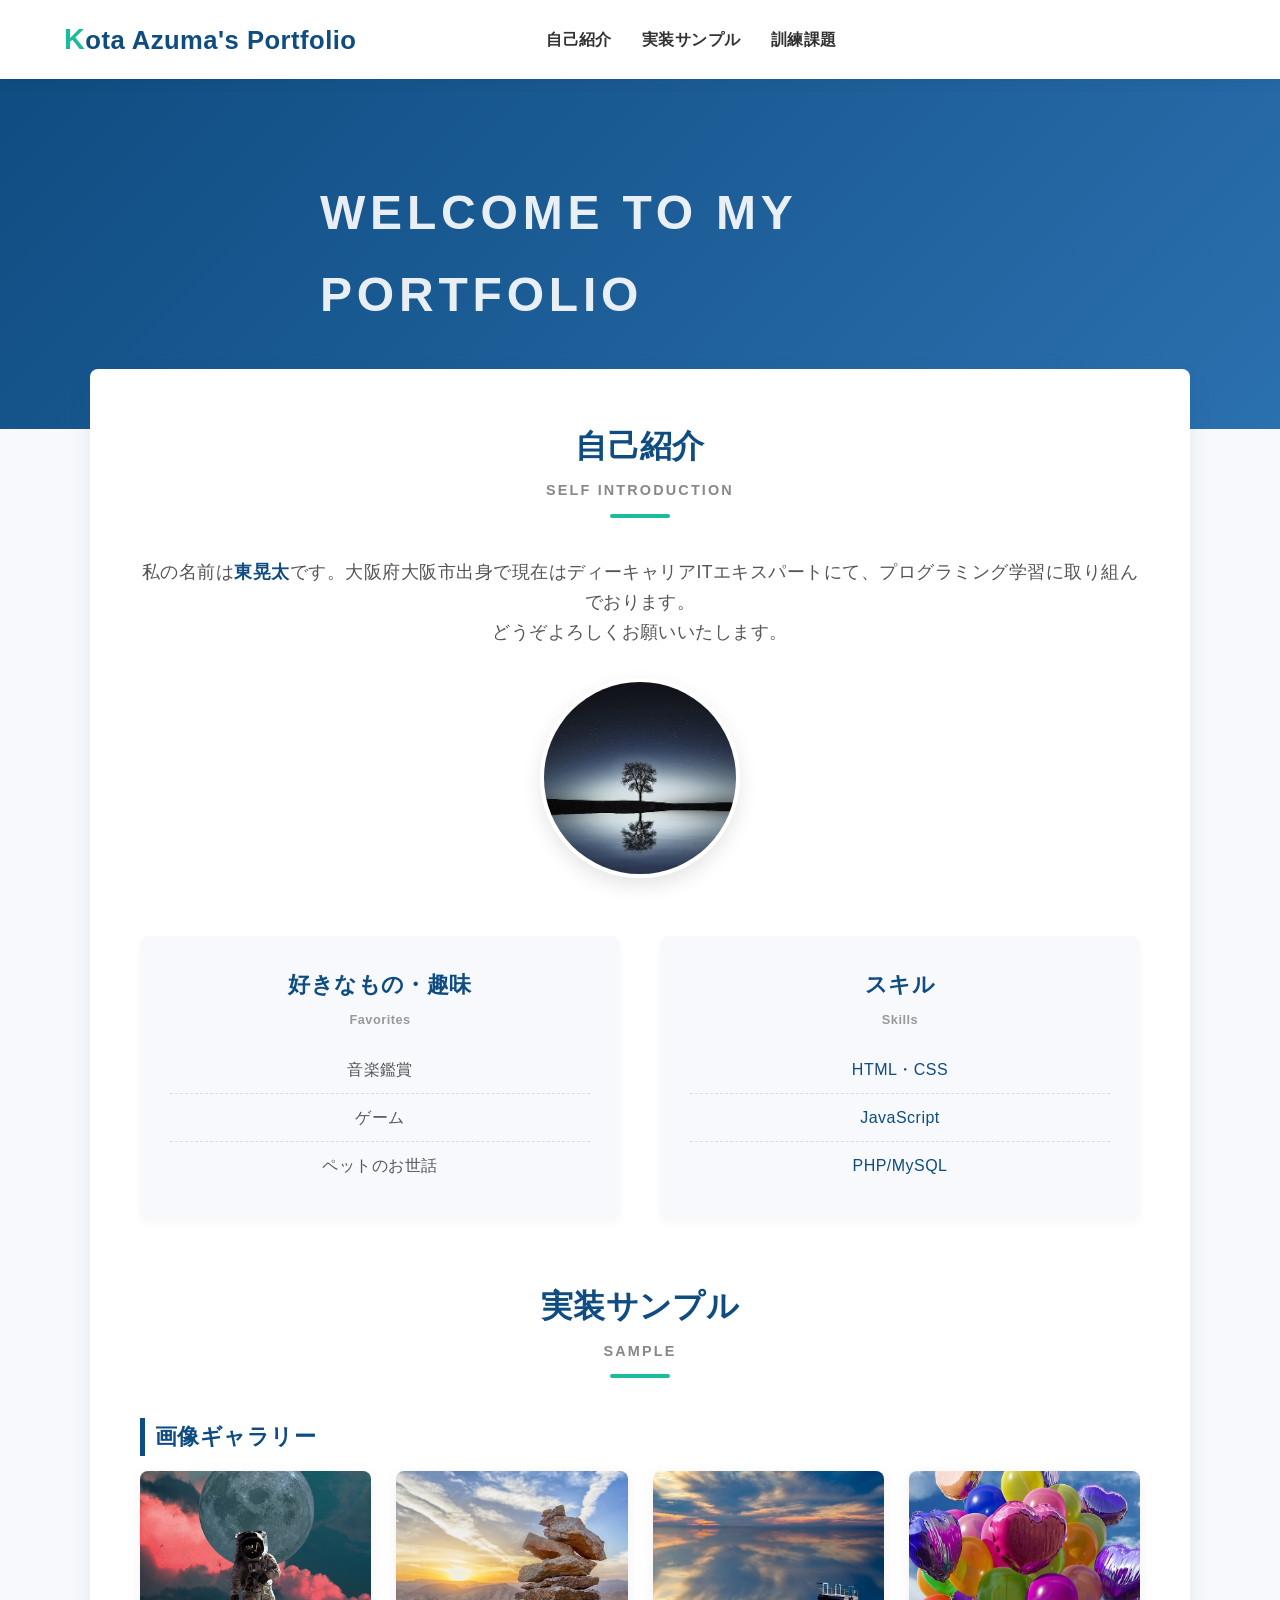
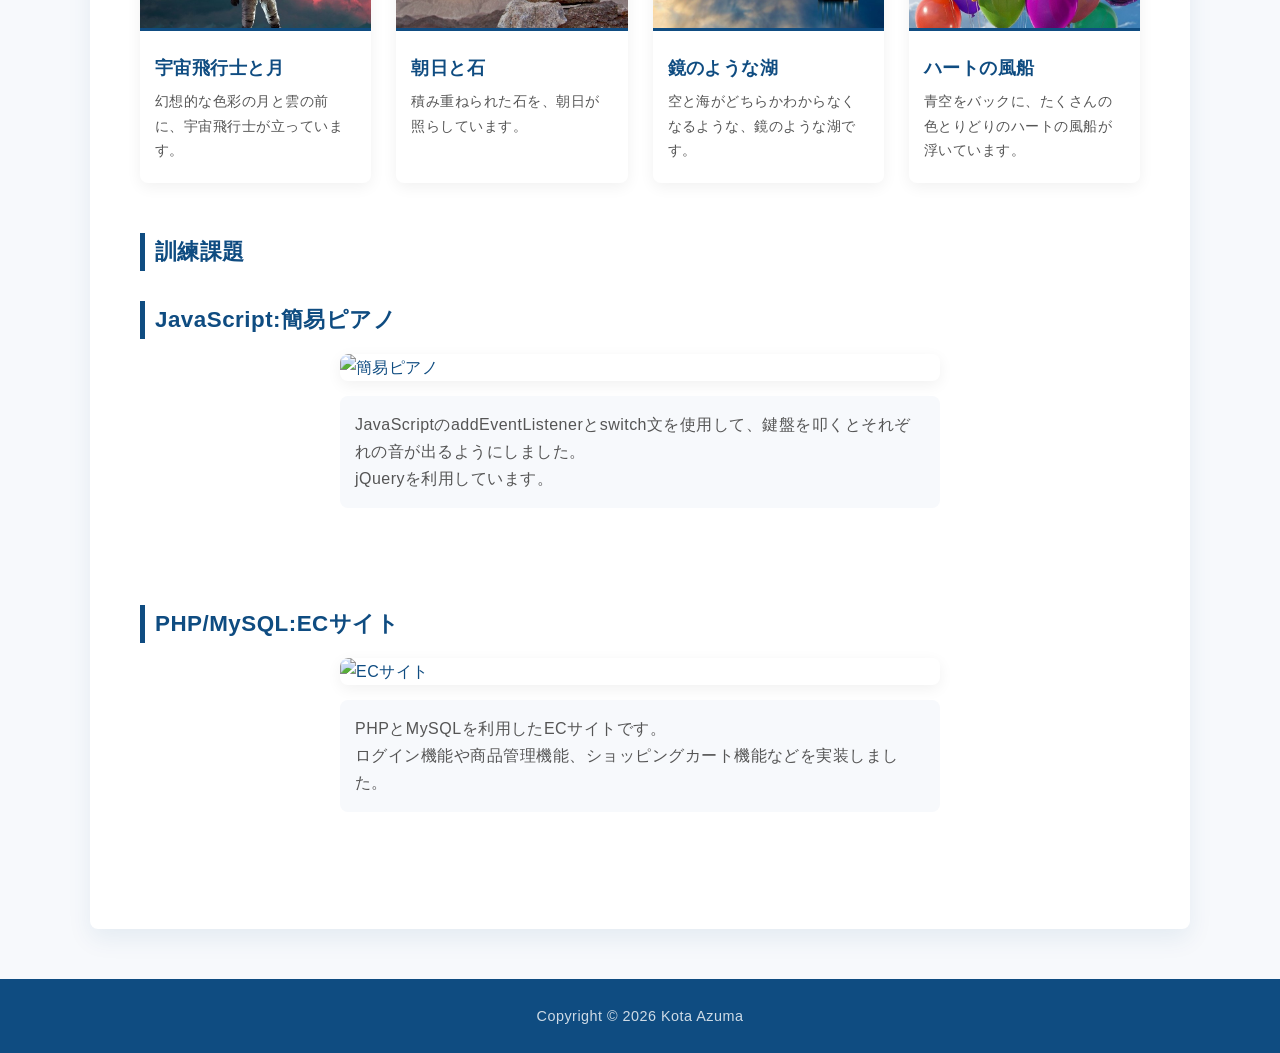
==== htdocs/index.html @ aebb52c9 "2605181500 ポートフォリオの提出に向けて要件の確認及びファイルパスの設定" ====
<!DOCTYPE html>
<html lang="ja">
<head>
  <meta charset="utf-8">
  <title>Kota Azuma's Portfolio</title>
  <meta name="viewport" content="width=device-width, initial-scale=1.0">
  <link rel="stylesheet" href="src/css/style.css">
  <script src="src/js/main.js"></script>
</head>
<body>
  <header class="clearfloat">
    <h1><span>K</span>ota Azuma's Portfolio</h1>
    <!-- ハンバーガーボタンを追加 -->
    <div class="hamburger" id="hamburger">
      <span></span>
      <span></span>
      <span></span>
    </div>
    <!-- メニューにIDを追加 -->
    <ul id="nav-menu">
      <li><a href="#SelfIntroduction">自己紹介</a></li>
      <li><a href="#Sample">実装サンプル</a></li>
      <li><a href="#Training">訓練課題</a></li>
    </ul>
    <div class="clear"></div>
  </header>
  <main>
    <div class="main_img">
    </div>
    <div class="container"> <!-- ここに主要なコンテンツを格納する -->
      <div class="titleSI">
        <h2 class="section-title" id="SelfIntroduction">自己紹介<br>
        <span>Self Introduction</span>
        </h2>
        <p>私の名前は<span>東晃太</span>です。大阪府大阪市出身で現在はディーキャリアITエキスパートにて、プログラミング学習に取り組んでおります。<br>どうぞよろしくお願いいたします。</p>
        <img src="src/images/img01.jpg" alt="木">
      </div>
      <div class="introduction_flexbox">
        <div class="list-card">
          <h3>好きなもの・趣味<br>
          <span>Favorites</span>
          </h3>
          <ul class="Favo">
            <li>音楽鑑賞</li>
            <li>ゲーム</li>
            <li>ペットのお世話</li>
          </ul>
        </div>
        <div class="list-card">
          <h3>スキル<br>
          <span>Skills</span>
          </h3>
          <ul class="Web">
            <li><a href="#">HTML・CSS</a></li>
            <li><a href="#javascript">JavaScript</a></li>
            <li><a href="#php-mysql">PHP/MySQL</a></li>
            <!--
            <li><a href="#wordpress">WordPress</a></li> 
            -->
          </ul>
        </div>
      </div>
      <div class="titleSample">
        <h2 class="section-title" id="Sample">実装サンプル<br>
        <span>Sample</span>
        </h2>
        <h3>画像ギャラリー</h3>
        <div class="gallery_flexbox">
          <div class="image">
            <img src="src/images/gallery01.jpg" alt="宇宙飛行士と月">
            <h4>宇宙飛行士と月</h4>
            <p>幻想的な色彩の月と雲の前に、宇宙飛行士が立っています。</p>
          </div>
          <div class="image">
            <img src="src/images/gallery02.jpg" alt="朝日と石">
            <h4>朝日と石</h4>
            <p>積み重ねられた石を、朝日が照らしています。</p>
          </div>
          <div class="image">
            <img src="src/images/gallery03.jpg" alt="鏡のような湖">
            <h4>鏡のような湖</h4> 
            <p>空と海がどちらかわからなくなるような、鏡のような湖です。</p>
          </div>
          <div class="image">
            <img src="src/images/gallery04.jpg" alt="ハートの風船">
            <h4>ハートの風船</h4>
            <p>青空をバックに、たくさんの色とりどりのハートの風船が浮いています。</p>
          </div>
        </div>
        <h3 id="Training">訓練課題</h3>
        <h3 id="javascript">JavaScript:簡易ピアノ</h3>
        <a href="js/index.html"><img src="src/images/" alt="簡易ピアノ"></a>
        <p>
          JavaScriptのaddEventListenerとswitch文を使用して、鍵盤を叩くとそれぞれの音が出るようにしました。<br>jQueryを利用しています。
        </p>
        <br>  
        <h3 id="php-mysql">PHP/MySQL:ECサイト</h3>
        <a href="ec_site/index.php"><img src="src/images/" alt="ECサイト"></a>
        <p>
          PHPとMySQLを利用したECサイトです。<br>
          ログイン機能や商品管理機能、ショッピングカート機能などを実装しました。
        </p>  
        <br>
        <!--
        <h3 id="wordpress">WordPress</h3>
        <a href="wordpress/index.html"><img src="src/images/" alt="WordPress"></a>
        <p>
          WordPressで作成したサイトです。<br>
          
        </p>  
        <br>
        -->
      </div>
    </div>
  </main>
  <footer>
    <p>Copyright © 2026 Kota Azuma</p>
  </footer>
</body>
</html>
---- htdocs/src/css/style.css ----
@charset "UTF-8";

/* ==========================================================================
   Base & Reset (Stylish Business Theme: Blue & White)
   ========================================================================== */
:root {
  --primary-color: #0f4c81; /* Classic Blue */
  --secondary-color: #2b70af; /* Lighter Blue */
  --accent-color: #1abc9c; /* Subtle Teal */
  --text-main: #333333;
  --text-light: #555555;
  --bg-color: #f7f9fc; /* Very light cool grey */
  --white: #ffffff;
  --border-radius: 8px;
  --box-shadow: 0 10px 25px rgba(15, 76, 129, 0.08);
}

* {
  margin: 0;
  padding: 0;
  box-sizing: border-box;
}

body {
  font-family: "Helvetica Neue", Arial, "Hiragino Kaku Gothic ProN", "Hiragino Sans", Meiryo, sans-serif;
  color: var(--text-main);
  background-color: var(--bg-color);
  line-height: 1.7;
  letter-spacing: 0.03em;
}

a {
  text-decoration: none;
  color: var(--primary-color);
  transition: color 0.3s ease;
}

a:hover {
  color: var(--accent-color);
}

img {
  max-width: 100%;
  height: auto;
  border-radius: var(--border-radius);
}

ul {
  list-style: none;
}

.clearfloat::after {
  content: "";
  display: block;
  clear: both;
}

/* ==========================================================================
   Header & Navigation
   ========================================================================== */
header {
  background-color: var(--white);
  padding: 15px 5%;
  position: sticky;
  top: 0;
  z-index: 999;
  box-shadow: 0 2px 15px rgba(0, 0, 0, 0.05);
  display: flex;
  justify-content: space-between;
  align-items: center;
}

header h1 {
  font-size: 1.6rem;
  font-weight: 700;
  color: var(--primary-color);
}

header h1 span {
  color: var(--accent-color);
  font-size: 1.8rem;
}

header ul {
  display: flex;
  gap: 30px;
}

header ul li a {
  font-size: 1rem;
  font-weight: 600;
  color: var(--text-main);
  position: relative;
}

header ul li a::after {
  content: '';
  position: absolute;
  width: 0;
  height: 2px;
  background-color: var(--primary-color);
  bottom: -5px;
  left: 0;
  transition: width 0.3s ease;
}

header ul li a:hover::after {
  width: 100%;
}

/* ハンバーガーメニュー用のCSS */
.hamburger {
  display: none;
  flex-direction: column;
  cursor: pointer;
  gap: 6px;
}

.hamburger span {
  width: 30px;
  height: 3px;
  background-color: var(--primary-color);
  border-radius: 3px;
  transition: 0.3s;
}

/* ==========================================================================
   Main & Layout Container
   ========================================================================== */
.main_img {
  width: 100%;
  height: 350px;
  background: linear-gradient(135deg, var(--primary-color) 0%, var(--secondary-color) 100%);
  position: relative;
}

.main_img::after {
  content: "Welcome to My Portfolio";
  position: absolute;
  top: 50%;
  left: 50%;
  transform: translate(-50%, -50%);
  color: rgba(255, 255, 255, 0.9);
  font-size: 3rem;
  font-weight: 700;
  letter-spacing: 0.1em;
  text-transform: uppercase;
}

.container {
  max-width: 1100px;
  margin: -60px auto 50px;
  background-color: var(--white);
  padding: 50px;
  border-radius: var(--border-radius);
  box-shadow: var(--box-shadow);
  position: relative;
  z-index: 10;
}

/* ==========================================================================
   Typography & Titles
   ========================================================================== */
.section-title {
  font-size: 2rem;
  text-align: center;
  margin-bottom: 40px;
  color: var(--primary-color);
  position: relative;
  padding-bottom: 15px;
}

.section-title::after {
  content: '';
  width: 60px;
  height: 4px;
  background-color: var(--accent-color);
  position: absolute;
  bottom: 0;
  left: 50%;
  transform: translateX(-50%);
  border-radius: 2px;
}

.section-title span {
  display: block;
  font-size: 0.9rem;
  color: #888;
  text-transform: uppercase;
  margin-top: 5px;
  letter-spacing: 0.15em;
}

h3 {
  font-size: 1.4rem;
  color: var(--primary-color);
  margin-top: 30px;
  margin-bottom: 15px;
  border-left: 5px solid var(--primary-color);
  padding-left: 10px;
}

/* ==========================================================================
   Self Introduction
   ========================================================================== */
.titleSI {
  text-align: center;
  margin-bottom: 50px;
}

.titleSI p {
  font-size: 1.1rem;
  color: var(--text-light);
  margin-bottom: 30px;
}

.titleSI p span {
  font-weight: bold;
  color: var(--primary-color);
}

.titleSI img {
  width: 200px;
  height: 200px;
  object-fit: cover;
  border-radius: 50%;
  box-shadow: 0 8px 20px rgba(0,0,0,0.1);
  border: 4px solid var(--white);
}

/* Flexbox for Lists */
.introduction_flexbox {
  display: flex;
  justify-content: center;
  gap: 40px;
  margin-bottom: 60px;
}

.list-card {
  flex: 1;
  background-color: var(--bg-color);
  padding: 30px;
  border-radius: var(--border-radius);
  box-shadow: 0 4px 10px rgba(0,0,0,0.03);
  text-align: center;
}

.list-card h3 {
  border: none;
  padding: 0;
  margin-top: 0;
}

.list-card h3 span {
  display: block;
  font-size: 0.8rem;
  color: #999;
  margin-top: 5px;
}

.list-card ul li {
  padding: 10px 0;
  border-bottom: 1px dashed #dcdcdc;
  color: var(--text-light);
  font-weight: 500;
}

.list-card ul li:last-child {
  border-bottom: none;
}

/* ==========================================================================
   Gallery (Sample Implementations)
   ========================================================================== */
.gallery_flexbox {
  display: grid;
  grid-template-columns: repeat(auto-fit, minmax(220px, 1fr));
  gap: 25px;
  margin-bottom: 50px;
}

.image {
  background-color: var(--white);
  border-radius: var(--border-radius);
  overflow: hidden;
  box-shadow: 0 4px 15px rgba(0,0,0,0.06);
  transition: transform 0.3s ease, box-shadow 0.3s ease;
}

.image:hover {
  transform: translateY(-5px);
  box-shadow: 0 12px 30px rgba(15, 76, 129, 0.15);
}

.image img {
  width: 100%;
  height: 160px;
  object-fit: cover;
  border-radius: 0;
  border-bottom: 3px solid var(--primary-color);
}

.image h4 {
  padding: 15px 15px 5px;
  font-size: 1.1rem;
  color: var(--primary-color);
}

.image p {
  padding: 0 15px 20px;
  font-size: 0.9rem;
  color: var(--text-light);
}

/* ==========================================================================
   Training (Projects)
   ========================================================================== */
.titleSample > a {
  display: block;
  max-width: 600px;
  margin: 0 auto 15px;
  border-radius: var(--border-radius);
  overflow: hidden;
  box-shadow: 0 4px 15px rgba(0,0,0,0.06);
  transition: transform 0.3s ease;
}

.titleSample > a:hover {
  transform: scale(1.02);
}

.titleSample > a img {
  width: 100%;
  display: block;
}

.titleSample > p {
  max-width: 600px;
  margin: 0 auto 40px;
  padding: 15px;
  background-color: var(--bg-color);
  border-radius: var(--border-radius);
  color: var(--text-light);
}

/* ==========================================================================
   Footer
   ========================================================================== */
footer {
  background-color: var(--primary-color);
  color: rgba(255, 255, 255, 0.8);
  text-align: center;
  padding: 25px 0;
  font-size: 0.9rem;
}

/* ==========================================================================
   Responsive (Mobile)
   ========================================================================== */
@media (max-width: 768px) {
  .hamburger {
    display: flex;
    z-index: 100;
  }
  
  header ul {
    display: none;
    flex-direction: column;
    position: absolute;
    top: 70px;
    right: 0;
    background-color: var(--white);
    width: 100%;
    text-align: center;
    box-shadow: 0 10px 20px rgba(0,0,0,0.1);
    padding: 20px 0;
    gap: 0;
  }
  
  header ul.active {
    display: flex;
  }
  
  header ul li {
    margin: 15px 0;
  }
  
  /* Hamburger Animation */
  .hamburger.active span:nth-child(1) {
    transform: translateY(9px) rotate(45deg);
  }
  .hamburger.active span:nth-child(2) {
    opacity: 0;
  }
  .hamburger.active span:nth-child(3) {
    transform: translateY(-9px) rotate(-45deg);
  }

  .main_img {
    height: 250px;
  }
  .main_img::after {
    font-size: 1.8rem;
  }

  .container {
    margin: -30px 15px 30px;
    padding: 30px 20px;
  }

  .introduction_flexbox {
    flex-direction: column;
    gap: 20px;
  }
}
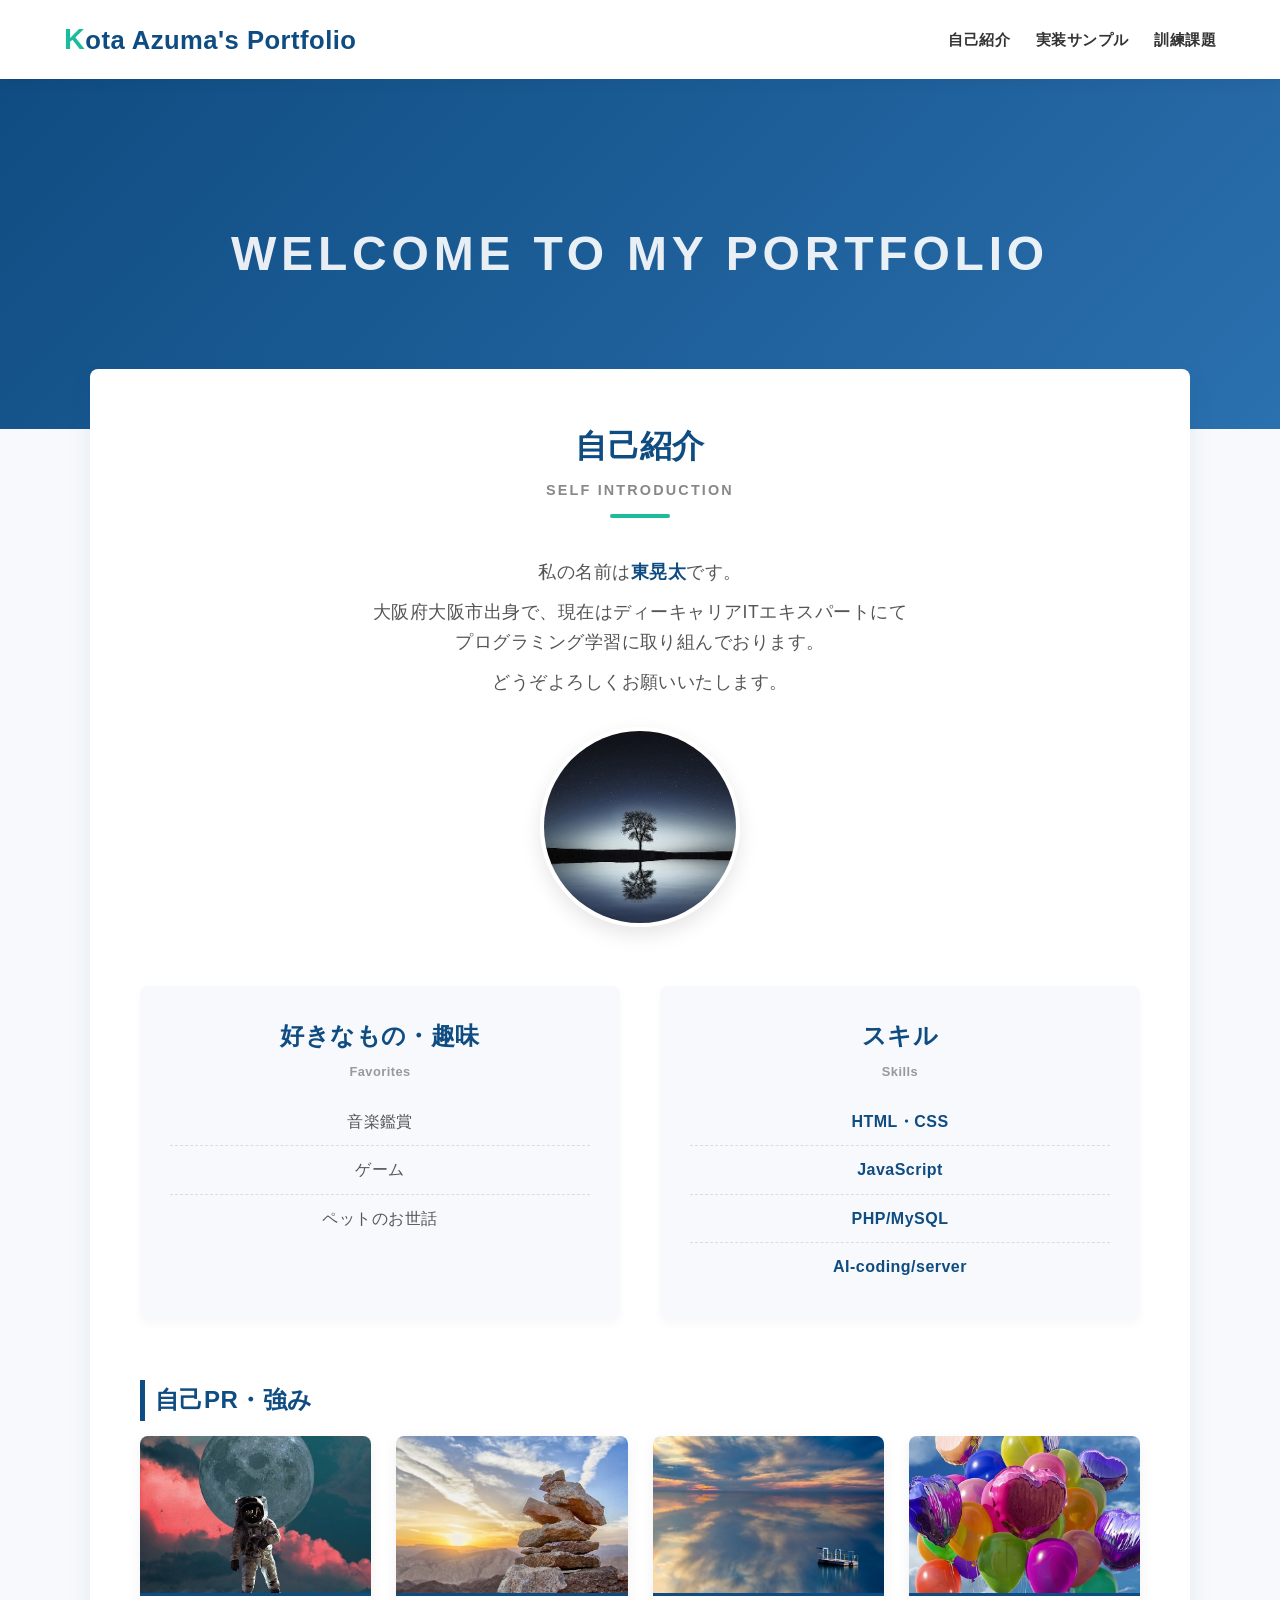
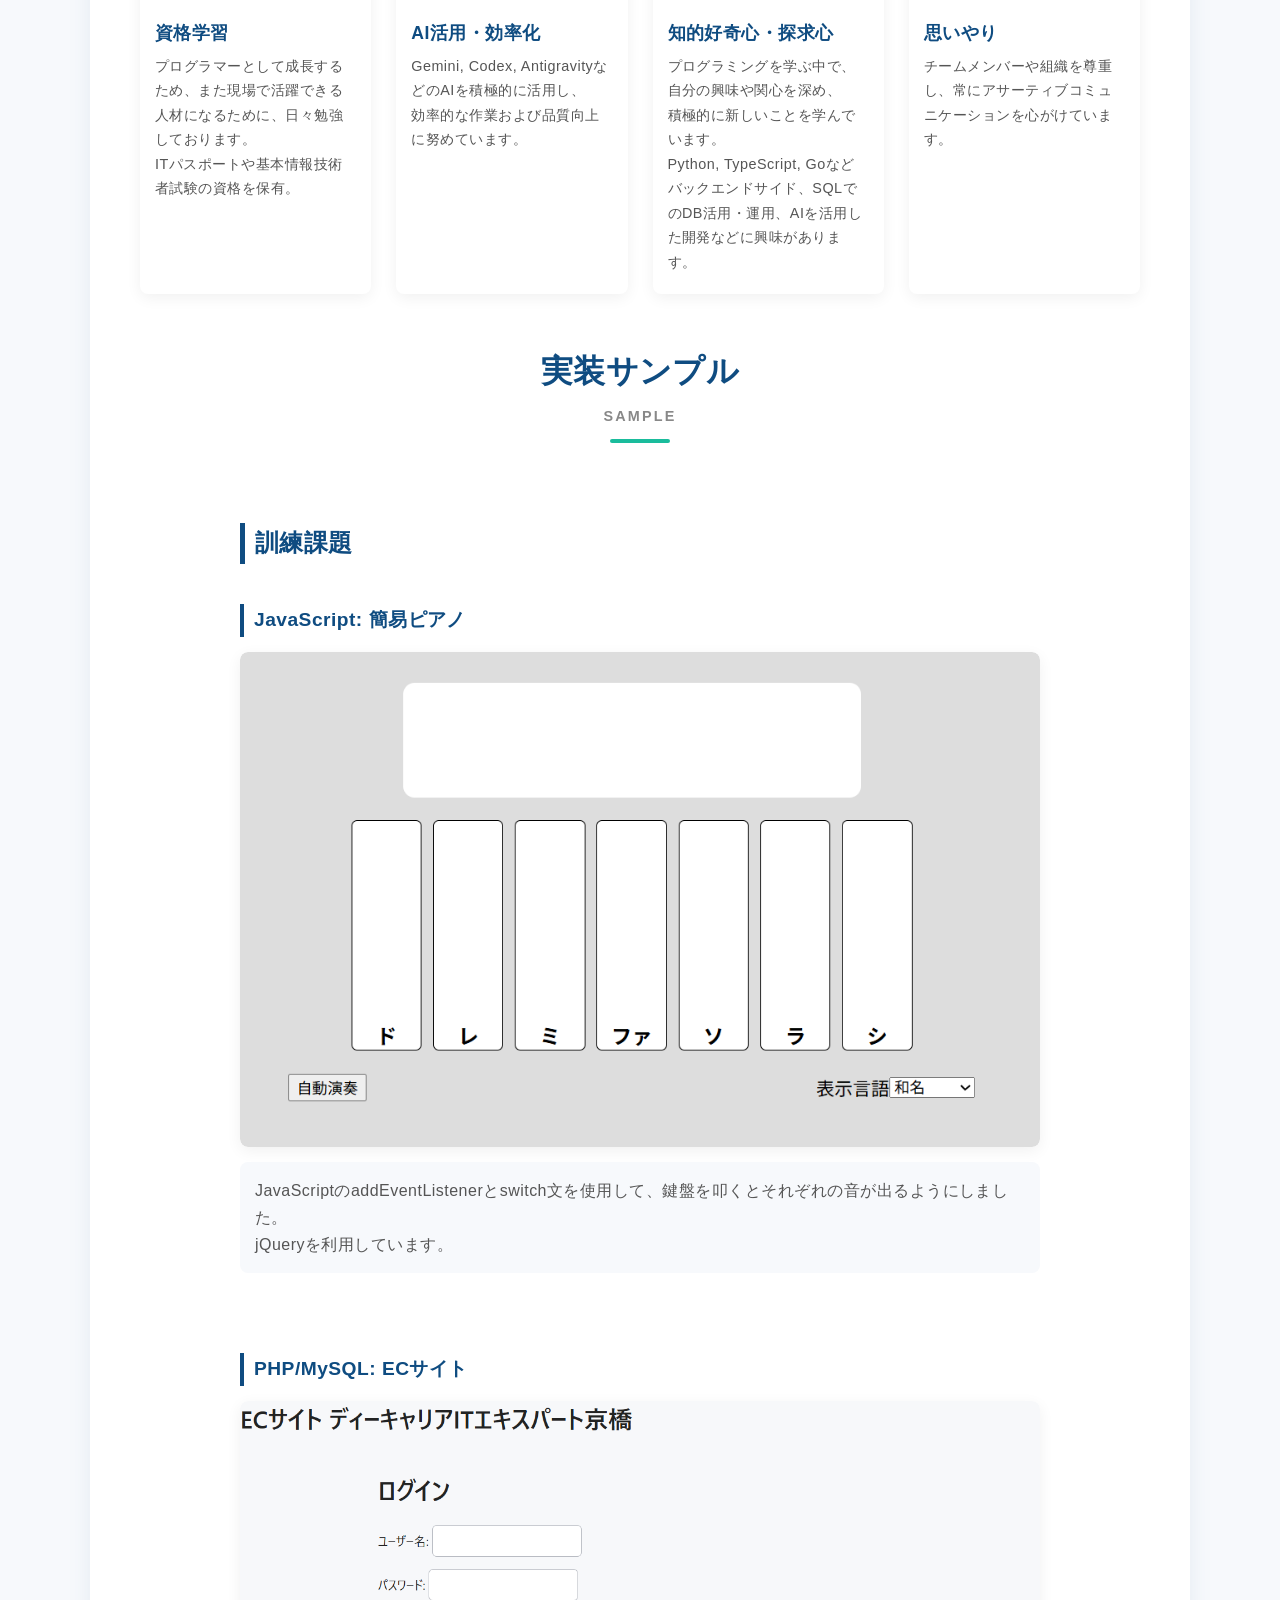
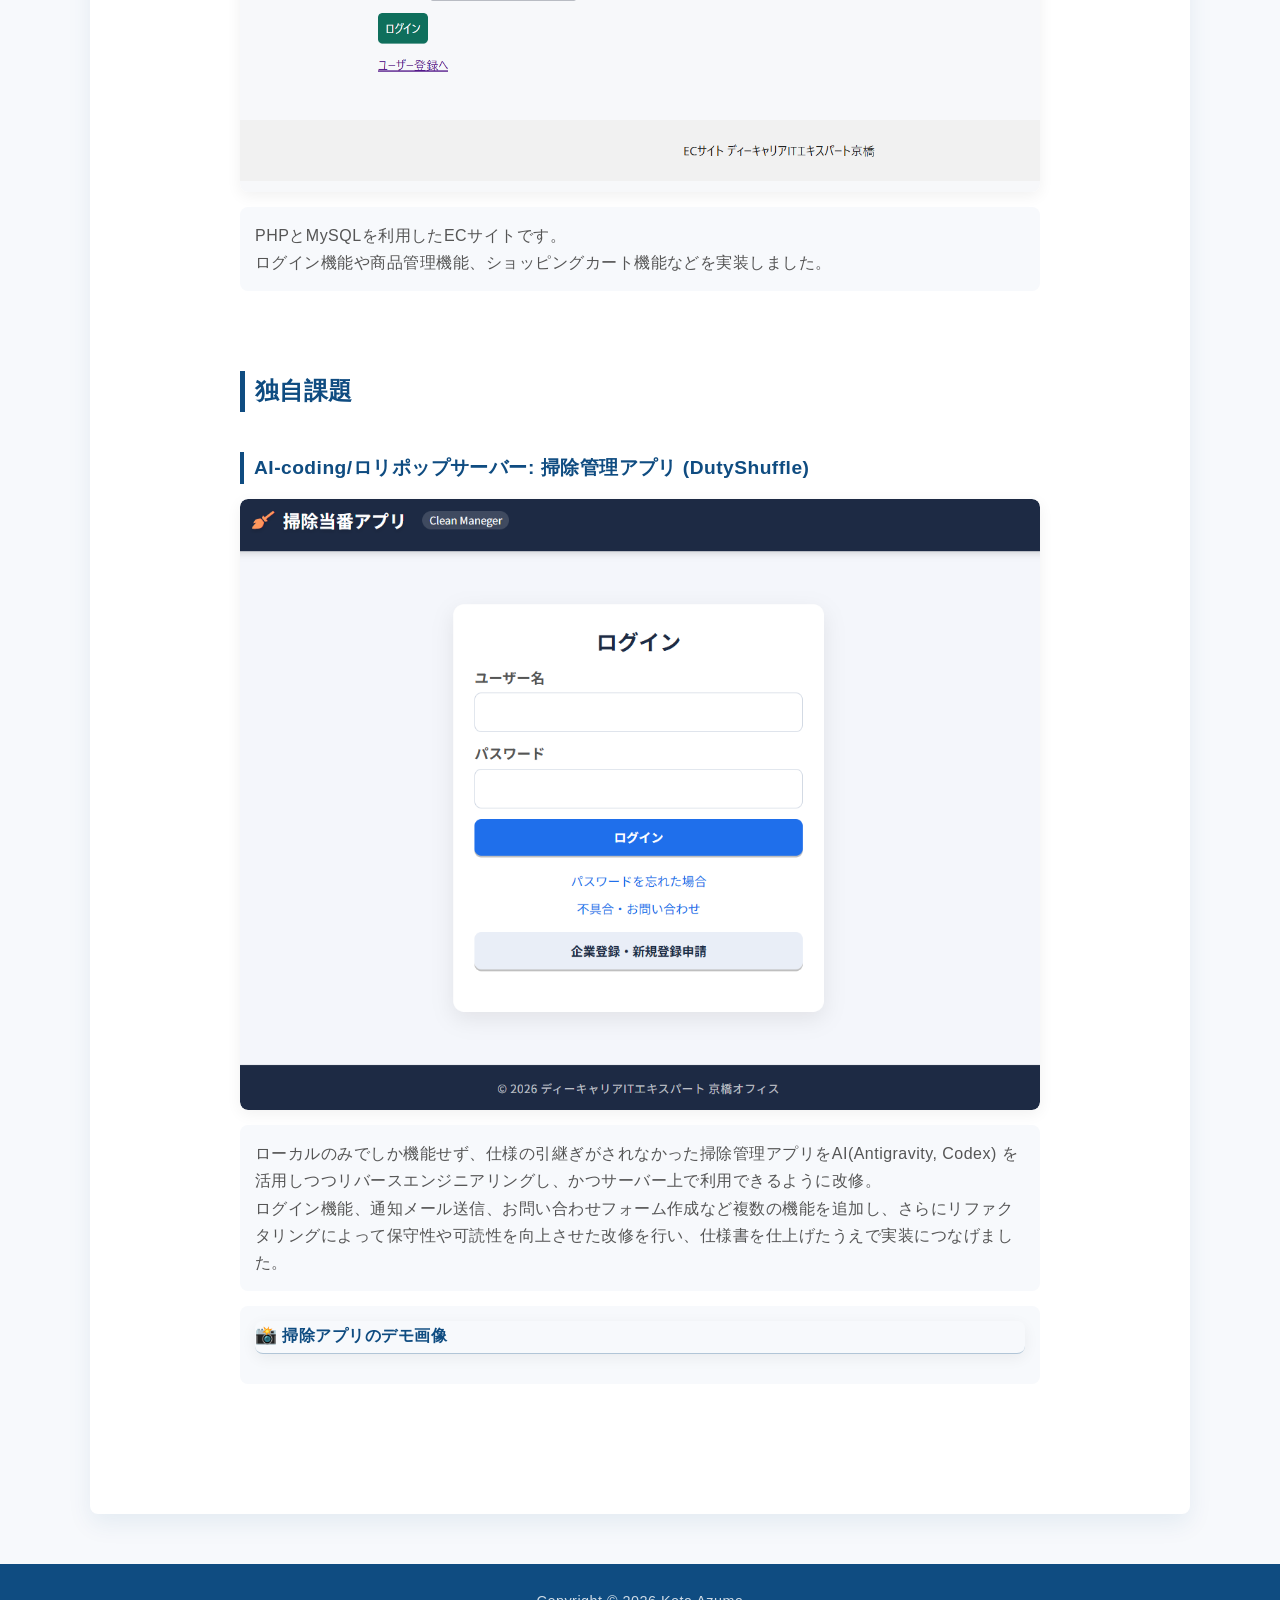
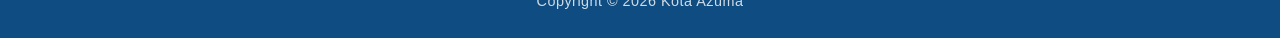
==== commit 2c3a3afd: "2605231600 ポートフォリオ途中" ====
--- a/htdocs/index.html
+++ b/htdocs/index.html
@@ -5,11 +5,11 @@
   <title>Kota Azuma's Portfolio</title>
   <meta name="viewport" content="width=device-width, initial-scale=1.0">
   <link rel="stylesheet" href="src/css/style.css">
-  <script src="src/js/main.js"></script>
+  <script src="src/js/main.js" defer></script>
 </head>
 <body>
-  <header class="clearfloat">
-    <h1><span>K</span>ota Azuma's Portfolio</h1>
+  <header>
+    <h1><a href="#"><span>K</span>ota Azuma's Portfolio</a></h1>
     <!-- ハンバーガーボタンを追加 -->
     <div class="hamburger" id="hamburger">
       <span></span>
@@ -22,7 +22,6 @@
       <li><a href="#Sample">実装サンプル</a></li>
       <li><a href="#Training">訓練課題</a></li>
     </ul>
-    <div class="clear"></div>
   </header>
   <main>
     <div class="main_img">
@@ -32,7 +31,9 @@
         <h2 class="section-title" id="SelfIntroduction">自己紹介<br>
         <span>Self Introduction</span>
         </h2>
-        <p>私の名前は<span>東晃太</span>です。大阪府大阪市出身で現在はディーキャリアITエキスパートにて、プログラミング学習に取り組んでおります。<br>どうぞよろしくお願いいたします。</p>
+        <p>私の名前は<span>東晃太</span>です。</p>
+        <p>大阪府大阪市出身で、現在はディーキャリアITエキスパートにて<br>プログラミング学習に取り組んでおります。</p>
+        <p>どうぞよろしくお願いいたします。</p>
         <img src="src/images/img01.jpg" alt="木">
       </div>
       <div class="introduction_flexbox">
@@ -54,67 +55,103 @@
             <li><a href="#">HTML・CSS</a></li>
             <li><a href="#javascript">JavaScript</a></li>
             <li><a href="#php-mysql">PHP/MySQL</a></li>
+            <li><a href="#clean-manager">AI-coding/server</a></li>
             <!--
             <li><a href="#wordpress">WordPress</a></li> 
             -->
           </ul>
         </div>
       </div>
+      <h3>自己PR・強み</h3>
+        <div class="gallery_flexbox">
+          <div class="image">
+            <img src="src/images/gallery01.jpg" alt="資格学習">
+            <h4>資格学習</h4>
+            <p>プログラマーとして成長するため、また現場で活躍できる人材になるために、日々勉強しております。<br>
+              ITパスポートや基本情報技術者試験の資格を保有。  
+            </p>
+          </div>
+          <div class="image">
+            <img src="src/images/gallery02.jpg" alt="AI">
+            <h4>AI活用・効率化</h4>
+            <p>Gemini, Codex, AntigravityなどのAIを積極的に活用し、<br>効率的な作業および品質向上に努めています。</p>
+          </div>  
+          <div class="image">
+            <img src="src/images/gallery03.jpg" alt="知識欲">
+            <h4>知的好奇心・探求心</h4> 
+            <p>プログラミングを学ぶ中で、自分の興味や関心を深め、<br>積極的に新しいことを学んでいます。
+              <br>
+              Python, TypeScript, Goなどバックエンドサイド、SQLでのDB活用・運用、AIを活用した開発などに興味があります。
+            </p>
+          </div>
+          <div class="image">
+            <img src="src/images/gallery04.jpg" alt="思いやり">
+            <h4>思いやり</h4>
+            <p>チームメンバーや組織を尊重し、常にアサーティブコミュニケーションを心がけています。</p>
+          </div>
+        </div>
       <div class="titleSample">
         <h2 class="section-title" id="Sample">実装サンプル<br>
         <span>Sample</span>
         </h2>
-        <h3>画像ギャラリー</h3>
-        <div class="gallery_flexbox">
-          <div class="image">
-            <img src="src/images/gallery01.jpg" alt="宇宙飛行士と月">
-            <h4>宇宙飛行士と月</h4>
-            <p>幻想的な色彩の月と雲の前に、宇宙飛行士が立っています。</p>
-          </div>
-          <div class="image">
-            <img src="src/images/gallery02.jpg" alt="朝日と石">
-            <h4>朝日と石</h4>
-            <p>積み重ねられた石を、朝日が照らしています。</p>
-          </div>
-          <div class="image">
-            <img src="src/images/gallery03.jpg" alt="鏡のような湖">
-            <h4>鏡のような湖</h4> 
-            <p>空と海がどちらかわからなくなるような、鏡のような湖です。</p>
-          </div>
-          <div class="image">
-            <img src="src/images/gallery04.jpg" alt="ハートの風船">
-            <h4>ハートの風船</h4>
-            <p>青空をバックに、たくさんの色とりどりのハートの風船が浮いています。</p>
-          </div>
+        <h3 id="Training">訓練課題</h3>
+
+        <div class="project-item" id="javascript">
+          <h4>JavaScript: 簡易ピアノ</h4>
+          <a href="js/index.html"><img src="src/images/piano_demo.png" alt="簡易ピアノ"></a>
+          <p>
+            JavaScriptのaddEventListenerとswitch文を使用して、鍵盤を叩くとそれぞれの音が出るようにしました。<br>jQueryを利用しています。
+          </p>
         </div>
-        <h3 id="Training">訓練課題</h3>
-        <h3 id="javascript">JavaScript:簡易ピアノ</h3>
-        <a href="js/index.html"><img src="src/images/" alt="簡易ピアノ"></a>
-        <p>
-          JavaScriptのaddEventListenerとswitch文を使用して、鍵盤を叩くとそれぞれの音が出るようにしました。<br>jQueryを利用しています。
-        </p>
-        <br>  
-        <h3 id="php-mysql">PHP/MySQL:ECサイト</h3>
-        <a href="ec_site/index.php"><img src="src/images/" alt="ECサイト"></a>
-        <p>
-          PHPとMySQLを利用したECサイトです。<br>
-          ログイン機能や商品管理機能、ショッピングカート機能などを実装しました。
-        </p>  
-        <br>
+
+        <div class="project-item" id="php-mysql">
+          <h4>PHP/MySQL: ECサイト</h4>
+          <a href="ec_site/index.php"><img src="src/images/ec_demo.png" alt="ECサイト"></a>
+          <p>
+            PHPとMySQLを利用したECサイトです。<br>
+            ログイン機能や商品管理機能、ショッピングカート機能などを実装しました。
+          </p>
+        </div>
         <!--
-        <h3 id="wordpress">WordPress</h3>
-        <a href="wordpress/index.html"><img src="src/images/" alt="WordPress"></a>
-        <p>
-          WordPressで作成したサイトです。<br>
-          
-        </p>  
-        <br>
+        <div class="project-item" id="wordpress">
+          <h4>WordPress: </h4>
+          <a href="wordpress/index.html"><img src="src/images/" alt="WordPress"></a>
+          <p>
+            WordPressで作成したサイトです。<br>
+            
+          </p>  
+        </div>
         -->
+        <h3 id="originalTraining">独自課題</h3>
+        <div class="project-item" id="clean-manager">
+          <h4>AI-coding/ロリポップサーバー: 掃除管理アプリ (DutyShuffle)</h4>
+          <a href="http://cleanmaneger-release.joinus-dc-kyobashi.com/" target="_blank" rel="noopener noreferrer"><img src="src/images/clean_manager_login.png" alt="掃除管理アプリ Clean Manager"></a>
+          <p>
+            ローカルのみでしか機能せず、仕様の引継ぎがされなかった掃除管理アプリをAI(Antigravity, Codex)
+            を活用しつつリバースエンジニアリングし、かつサーバー上で利用できるように改修。<br>
+            ログイン機能、通知メール送信、お問い合わせフォーム作成など複数の機能を追加し、さらにリファクタリングによって保守性や可読性を向上させた改修を行い、仕様書を仕上げたうえで実装につなげました。
+          </p>
+          <p class="demo-link-wrapper">
+            <a href="src/images/clean_manager_demo.png" class="popup-trigger" data-caption="掃除管理アプリ デモ画面 (DutyShuffle)">
+              <span class="icon-image">📸</span> 掃除アプリのデモ画像
+            </a>
+          </p>
+        </div>
       </div>
     </div>
   </main>
   <footer>
     <p>Copyright © 2026 Kota Azuma</p>
   </footer>
+  <!-- Image Popup Modal -->
+  <div id="imageModal" class="modal" aria-hidden="true" role="dialog">
+    <div class="modal-content-wrapper">
+      <div class="image-container">
+        <span class="modal-close" id="modalClose" aria-label="閉じる">&times;</span>
+        <img class="modal-content" id="modalImg" src="" alt="デモ画像">
+      </div>
+      <div id="modalCaption" class="modal-caption"></div>
+    </div>
+  </div>
 </body>
 </html>
--- a/htdocs/src/css/style.css
+++ b/htdocs/src/css/style.css
@@ -49,11 +49,6 @@
   list-style: none;
 }
 
-.clearfloat::after {
-  content: "";
-  display: block;
-  clear: both;
-}
 
 /* ==========================================================================
    Header & Navigation
@@ -71,26 +66,39 @@
 }
 
 header h1 {
-  font-size: 1.6rem;
+  font-size: clamp(1.25rem, 2.5vw, 1.6rem);
   font-weight: 700;
   color: var(--primary-color);
+  white-space: nowrap;
 }
 
 header h1 span {
   color: var(--accent-color);
-  font-size: 1.8rem;
+  font-size: clamp(1.4rem, 2.8vw, 1.8rem);
+}
+
+/* タイトルリンクのスタイル（色を継承し、下線を消す） */
+header h1 a {
+  color: inherit;
+}
+
+header h1 a:hover {
+  color: inherit;
+  opacity: 0.8;
 }
 
 header ul {
   display: flex;
-  gap: 30px;
+  gap: clamp(15px, 2vw, 30px);
+  margin-left: auto; /* 右寄せを強制 */
 }
 
 header ul li a {
-  font-size: 1rem;
+  font-size: clamp(0.9rem, 1.2vw, 1rem);
   font-weight: 600;
   color: var(--text-main);
   position: relative;
+  white-space: nowrap;
 }
 
 header ul li a::after {
@@ -114,6 +122,7 @@
   flex-direction: column;
   cursor: pointer;
   gap: 6px;
+  margin-left: auto; /* 右端へ寄せる */
 }
 
 .hamburger span {
@@ -141,17 +150,21 @@
   left: 50%;
   transform: translate(-50%, -50%);
   color: rgba(255, 255, 255, 0.9);
-  font-size: 3rem;
+  font-size: clamp(1.8rem, 5vw, 3rem); /* 画面幅に合わせて文字サイズを自動調整 */
   font-weight: 700;
   letter-spacing: 0.1em;
   text-transform: uppercase;
+  text-align: center;
+  width: 90%; /* 画面幅を超えないように制限 */
+  line-height: 1.3;
 }
 
 .container {
   max-width: 1100px;
+  width: calc(100% - 40px); /* 1100px未満の画面で左右に20pxずつの安全余白を確保 */
   margin: -60px auto 50px;
   background-color: var(--white);
-  padding: 50px;
+  padding: clamp(30px, 5vw, 50px); /* コンテナの余白を 30px〜50px で流動化 */
   border-radius: var(--border-radius);
   box-shadow: var(--box-shadow);
   position: relative;
@@ -172,6 +185,7 @@
 
 .section-title::after {
   content: '';
+  display: block; /* 疑似要素を確実にブロック表示する */
   width: 60px;
   height: 4px;
   background-color: var(--accent-color);
@@ -192,7 +206,7 @@
 }
 
 h3 {
-  font-size: 1.4rem;
+  font-size: 1.5rem;
   color: var(--primary-color);
   margin-top: 30px;
   margin-bottom: 15px;
@@ -211,7 +225,11 @@
 .titleSI p {
   font-size: 1.1rem;
   color: var(--text-light);
-  margin-bottom: 30px;
+  margin-bottom: 10px; /* 3つのpタグの間隔を自然に */
+}
+
+.titleSI p:last-of-type {
+  margin-bottom: 30px; /* 最後のp（挨拶文）の後だけ広めに */
 }
 
 .titleSI p span {
@@ -232,14 +250,14 @@
 .introduction_flexbox {
   display: flex;
   justify-content: center;
-  gap: 40px;
+  gap: clamp(20px, 4vw, 40px); /* カード同士の隙間を 20px〜40px で流動化 */
   margin-bottom: 60px;
 }
 
 .list-card {
   flex: 1;
   background-color: var(--bg-color);
-  padding: 30px;
+  padding: clamp(20px, 3vw, 30px); /* カード内側余白を 20px〜30px で流動化 */
   border-radius: var(--border-radius);
   box-shadow: 0 4px 10px rgba(0,0,0,0.03);
   text-align: center;
@@ -267,6 +285,23 @@
 
 .list-card ul li:last-child {
   border-bottom: none;
+}
+
+/* Revert skill links to standard text links with overflow protection */
+.list-card ul.Web {
+  margin-top: 15px;
+}
+
+.list-card ul.Web li a {
+  display: inline-block;
+  max-width: 100%;
+  font-weight: 600;
+  word-break: break-all; /* Prevent overflow of long words like AI-coding/server */
+  transition: color 0.3s ease;
+}
+
+.list-card ul.Web li a:hover {
+  color: var(--accent-color);
 }
 
 /* ==========================================================================
@@ -315,32 +350,64 @@
 /* ==========================================================================
    Training (Projects)
    ========================================================================== */
-.titleSample > a {
+/* ==========================================================================
+   Project Items (Sample & Training)
+   ========================================================================== */
+.titleSample {
+  max-width: 80%;
+  margin: 0 auto;
+}
+
+.project-item {
+  width: 100%;
+  margin-bottom: 80px; /* Increase gap between items for visual breathing room */
+  text-align: left;
+}
+
+.project-item h4 {
+  font-size: 1.2rem;
+  color: var(--primary-color);
+  margin-top: 0;
+  margin-bottom: 15px;
+  border-left: 4px solid var(--primary-color);
+  padding-left: 10px;
+}
+
+.project-item a {
   display: block;
-  max-width: 600px;
-  margin: 0 auto 15px;
+  margin-bottom: 15px;
   border-radius: var(--border-radius);
   overflow: hidden;
   box-shadow: 0 4px 15px rgba(0,0,0,0.06);
   transition: transform 0.3s ease;
 }
 
-.titleSample > a:hover {
+.project-item a:hover {
   transform: scale(1.02);
 }
 
-.titleSample > a img {
+.project-item a img {
   width: 100%;
   display: block;
 }
 
-.titleSample > p {
-  max-width: 600px;
-  margin: 0 auto 40px;
+.project-item p {
   padding: 15px;
   background-color: var(--bg-color);
   border-radius: var(--border-radius);
   color: var(--text-light);
+  font-size: 1rem;
+  line-height: 1.7;
+}
+
+/* Spacing for h3 in training & original training section */
+#Training,
+#originalTraining {
+  font-size: 1.5rem;
+  color: var(--primary-color);
+  margin: 80px 0 40px; /* Increase margins and keep aligned with wrapper width */
+  border-left: 5px solid var(--primary-color);
+  padding-left: 10px;
 }
 
 /* ==========================================================================
@@ -370,11 +437,13 @@
     top: 70px;
     right: 0;
     background-color: var(--white);
-    width: 100%;
-    text-align: center;
-    box-shadow: 0 10px 20px rgba(0,0,0,0.1);
-    padding: 20px 0;
+    width: max-content; /* 文字がはみ出ないピッタリのサイズに自動調整 */
+    min-width: 160px; /* 最低限の幅を確保 */
+    text-align: right; /* テキストも右寄せ */
+    box-shadow: -5px 10px 20px rgba(0,0,0,0.1); /* 影の方向を左下へ */
+    padding: 20px 25px;
     gap: 0;
+    border-radius: 0 0 0 var(--border-radius); /* 左下だけ角丸 */
   }
   
   header ul.active {
@@ -383,6 +452,10 @@
   
   header ul li {
     margin: 15px 0;
+  }
+
+  header ul li a {
+    font-size: 0.95rem; /* モバイルドロップダウン内リンクの文字サイズ微調整 */
   }
   
   /* Hamburger Animation */
@@ -399,12 +472,10 @@
   .main_img {
     height: 250px;
   }
-  .main_img::after {
-    font-size: 1.8rem;
-  }
 
   .container {
-    margin: -30px 15px 30px;
+    width: calc(100% - 30px); /* 画面幅768px以下で左右に15pxずつのマージンを確保 */
+    margin: -30px auto 30px; /* 中央寄せ */
     padding: 30px 20px;
   }
 
@@ -412,4 +483,169 @@
     flex-direction: column;
     gap: 20px;
   }
-}
+
+  .list-card {
+    padding: 20px; /* 375px画面の圧迫感を減らすため余白をスリム化 */
+  }
+
+  .list-card ul.Web li a {
+    font-size: 0.9rem; /* Adjusted font size for mobile text links */
+  }
+
+  .titleSample {
+    max-width: 100%;
+  }
+
+  .project-item {
+    margin-bottom: 50px; /* Reduce vertical spacing on mobile screens */
+  }
+
+  #Training,
+  #originalTraining {
+    margin: 40px 0 20px;
+  }
+
+  footer {
+    /* 端末やブラウザの下部操作バー被りを防ぐ動的セーフエリア対応（未対応環境では 60px 相当の余白） */
+    padding: 25px 0 calc(35px + env(safe-area-inset-bottom, 25px));
+  }
+}
+
+/* ==========================================================================
+   Image Lightbox / Modal Popup
+   ========================================================================== */
+.demo-link-wrapper {
+  margin-top: 15px;
+}
+
+.popup-trigger {
+  display: inline-flex;
+  align-items: center;
+  gap: 8px;
+  font-weight: 600;
+  color: var(--primary-color);
+  text-decoration: none;
+  border-bottom: 1.5px solid rgba(15, 76, 129, 0.3);
+  padding-bottom: 2px;
+  transition: all 0.3s ease;
+}
+
+.popup-trigger:hover {
+  color: var(--accent-color);
+  border-color: var(--accent-color);
+  transform: translateY(-1px);
+}
+
+.popup-trigger .icon-image {
+  font-size: 1.1rem;
+}
+
+/* Lightbox overlay background */
+.modal {
+  display: none; /* Hidden by default */
+  position: fixed;
+  z-index: 10000; /* Sit on top of everything, including sticky header */
+  left: 0;
+  top: 0;
+  width: 100%;
+  height: 100%;
+  overflow: auto; /* Enable scroll if needed */
+  background-color: rgba(15, 23, 42, 0.85); /* Modern dark slate backdrop */
+  backdrop-filter: blur(8px); /* Smooth background blur for premium styling */
+  opacity: 0;
+  transition: opacity 0.3s ease;
+  align-items: center;
+  justify-content: center;
+}
+
+/* Show class for modal transition */
+.modal.show {
+  display: flex;
+  opacity: 1;
+}
+
+/* Modal content wrapper to align image and caption */
+.modal-content-wrapper {
+  display: flex;
+  flex-direction: column;
+  align-items: center;
+  max-width: 90%;
+  max-height: 85vh;
+  margin: auto;
+}
+
+/* Dedicated container that shrink-wraps exactly to the image's actual size */
+.image-container {
+  position: relative;
+  display: inline-block;
+  max-width: 100%;
+}
+
+/* The Modal Image */
+.modal-content {
+  display: block;
+  max-width: 100%;
+  max-height: 75vh;
+  object-fit: contain;
+  border-radius: var(--border-radius);
+  box-shadow: 0 25px 50px -12px rgba(0, 0, 0, 0.5);
+  transform: scale(0.95);
+  transition: transform 0.3s ease;
+  border: 4px solid var(--white);
+}
+
+.modal.show .modal-content {
+  transform: scale(1);
+}
+
+/* Caption of Modal Image */
+.modal-caption {
+  margin-top: 15px;
+  color: var(--white);
+  font-size: 1rem;
+  font-weight: 500;
+  text-align: center;
+  letter-spacing: 0.05em;
+  text-shadow: 0 2px 4px rgba(0,0,0,0.5);
+}
+
+/* The Close Button */
+.modal-close {
+  position: absolute;
+  top: -22px;
+  right: -22px;
+  color: var(--primary-color);
+  background-color: var(--white);
+  font-size: 26px;
+  font-weight: bold;
+  cursor: pointer;
+  z-index: 10005; /* Sit above the image frame */
+  width: 44px;
+  height: 44px;
+  display: flex;
+  align-items: center;
+  justify-content: center;
+  border-radius: 50%;
+  box-shadow: 0 4px 15px rgba(0, 0, 0, 0.2);
+  transition: all 0.3s cubic-bezier(0.25, 0.8, 0.25, 1);
+}
+
+.modal-close:hover,
+.modal-close:focus {
+  background-color: var(--primary-color);
+  color: var(--white);
+  transform: rotate(90deg) scale(1.1);
+  box-shadow: 0 6px 20px rgba(15, 76, 129, 0.35);
+}
+
+/* Close button mobile responsive overrides */
+@media (max-width: 768px) {
+  .modal-close {
+    top: 10px;
+    right: 10px;
+    width: 38px;
+    height: 38px;
+    font-size: 22px;
+    box-shadow: 0 2px 10px rgba(0, 0, 0, 0.15);
+  }
+}
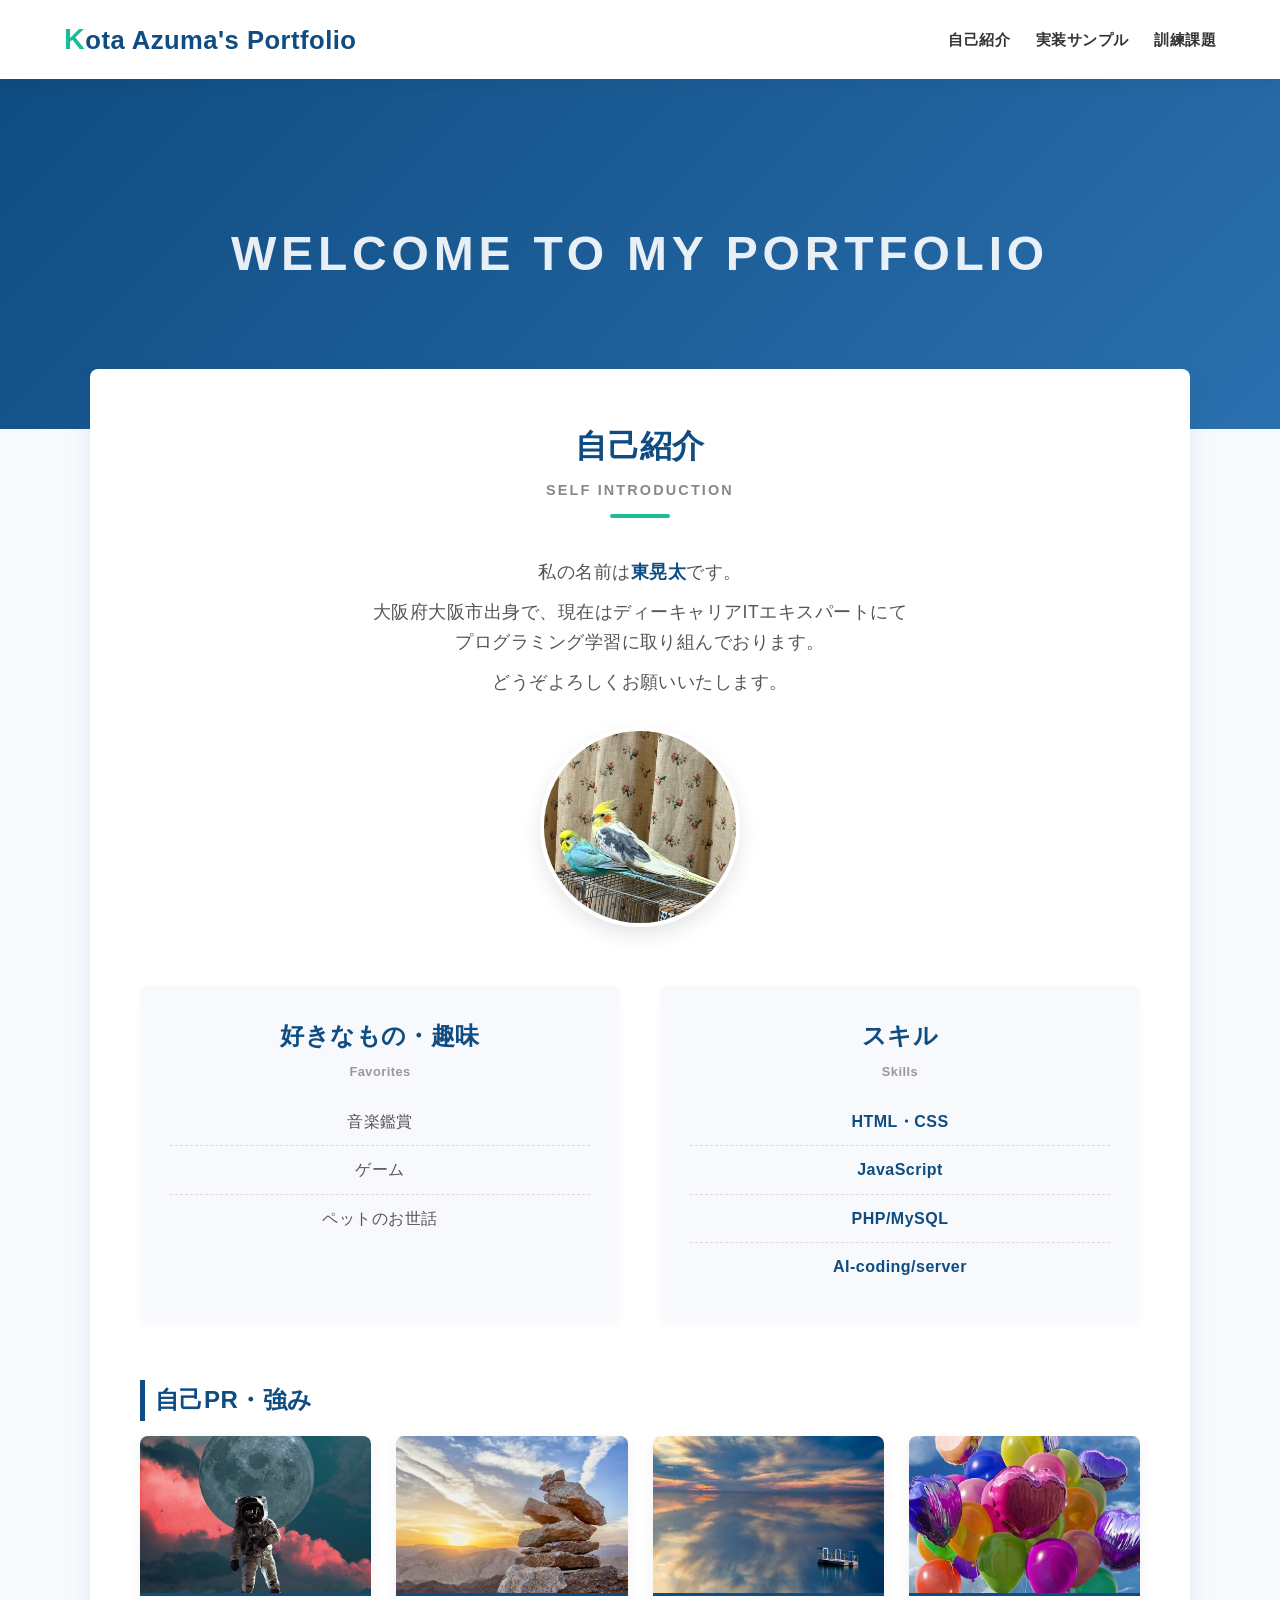
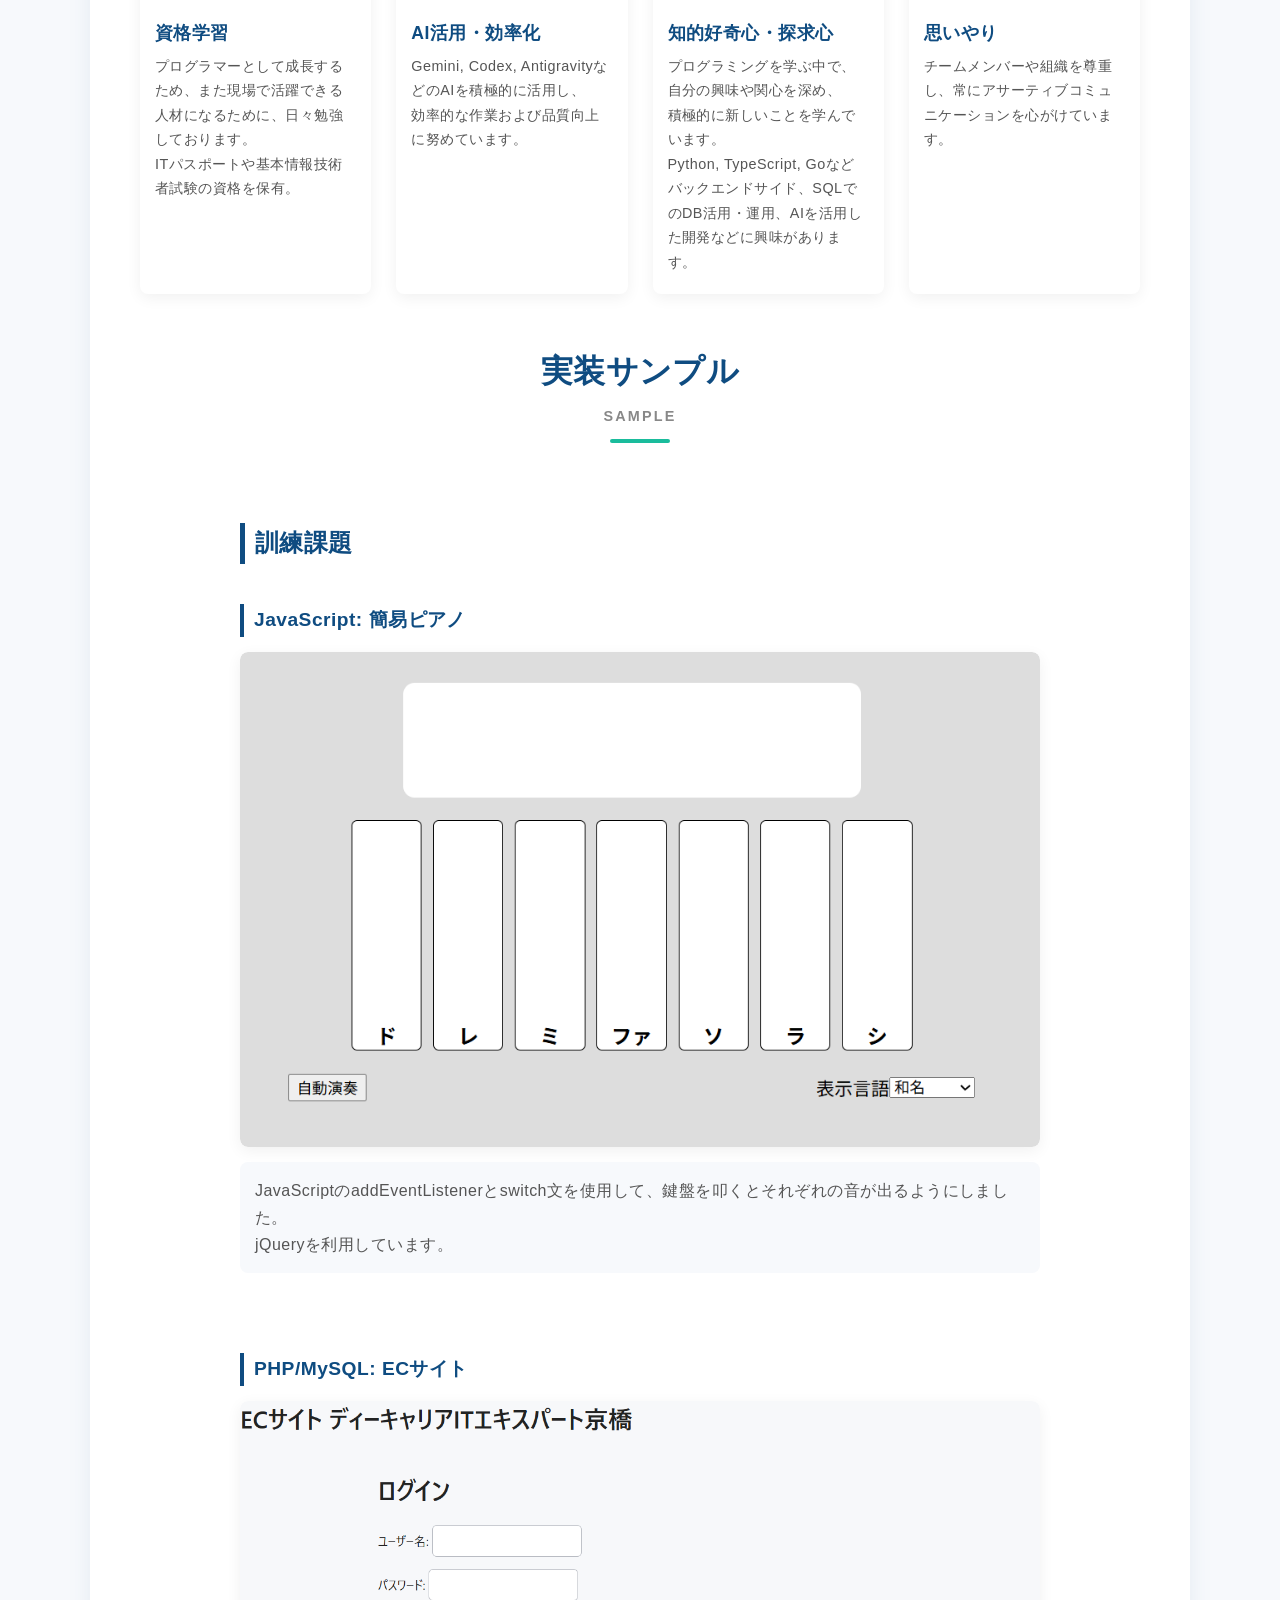
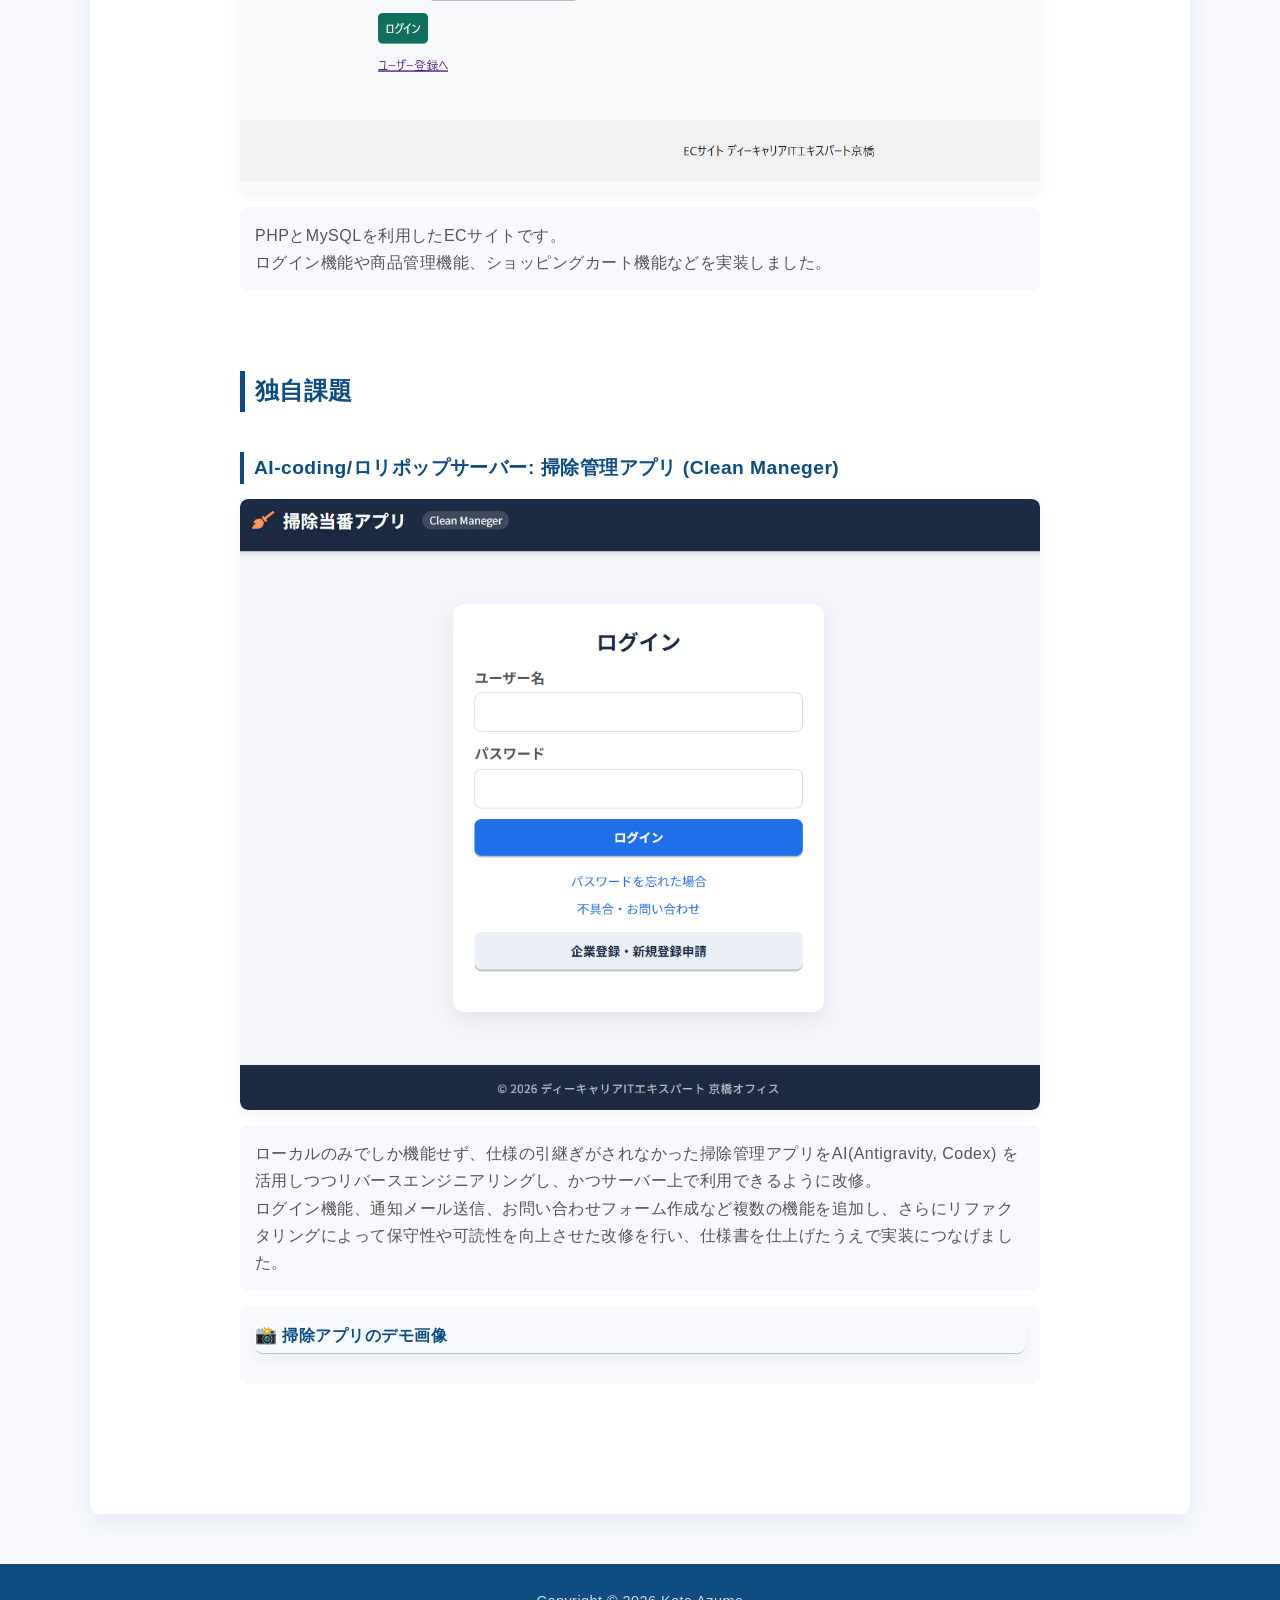
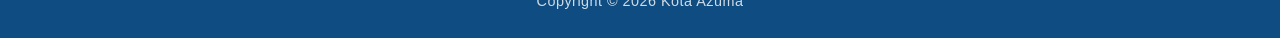
==== commit f90b008c: "2605261040-portfolio ポートフォリオ：画像置きかえ" ====
--- a/htdocs/index.html
+++ b/htdocs/index.html
@@ -34,7 +34,7 @@
         <p>私の名前は<span>東晃太</span>です。</p>
         <p>大阪府大阪市出身で、現在はディーキャリアITエキスパートにて<br>プログラミング学習に取り組んでおります。</p>
         <p>どうぞよろしくお願いいたします。</p>
-        <img src="src/images/img01.jpg" alt="木">
+        <img src="src/images/img01.jpeg" alt="木">
       </div>
       <div class="introduction_flexbox">
         <div class="list-card">
@@ -124,7 +124,7 @@
         -->
         <h3 id="originalTraining">独自課題</h3>
         <div class="project-item" id="clean-manager">
-          <h4>AI-coding/ロリポップサーバー: 掃除管理アプリ (DutyShuffle)</h4>
+          <h4>AI-coding/ロリポップサーバー: 掃除管理アプリ (Clean Maneger)</h4>
           <a href="http://cleanmaneger-release.joinus-dc-kyobashi.com/" target="_blank" rel="noopener noreferrer"><img src="src/images/clean_manager_login.png" alt="掃除管理アプリ Clean Manager"></a>
           <p>
             ローカルのみでしか機能せず、仕様の引継ぎがされなかった掃除管理アプリをAI(Antigravity, Codex)
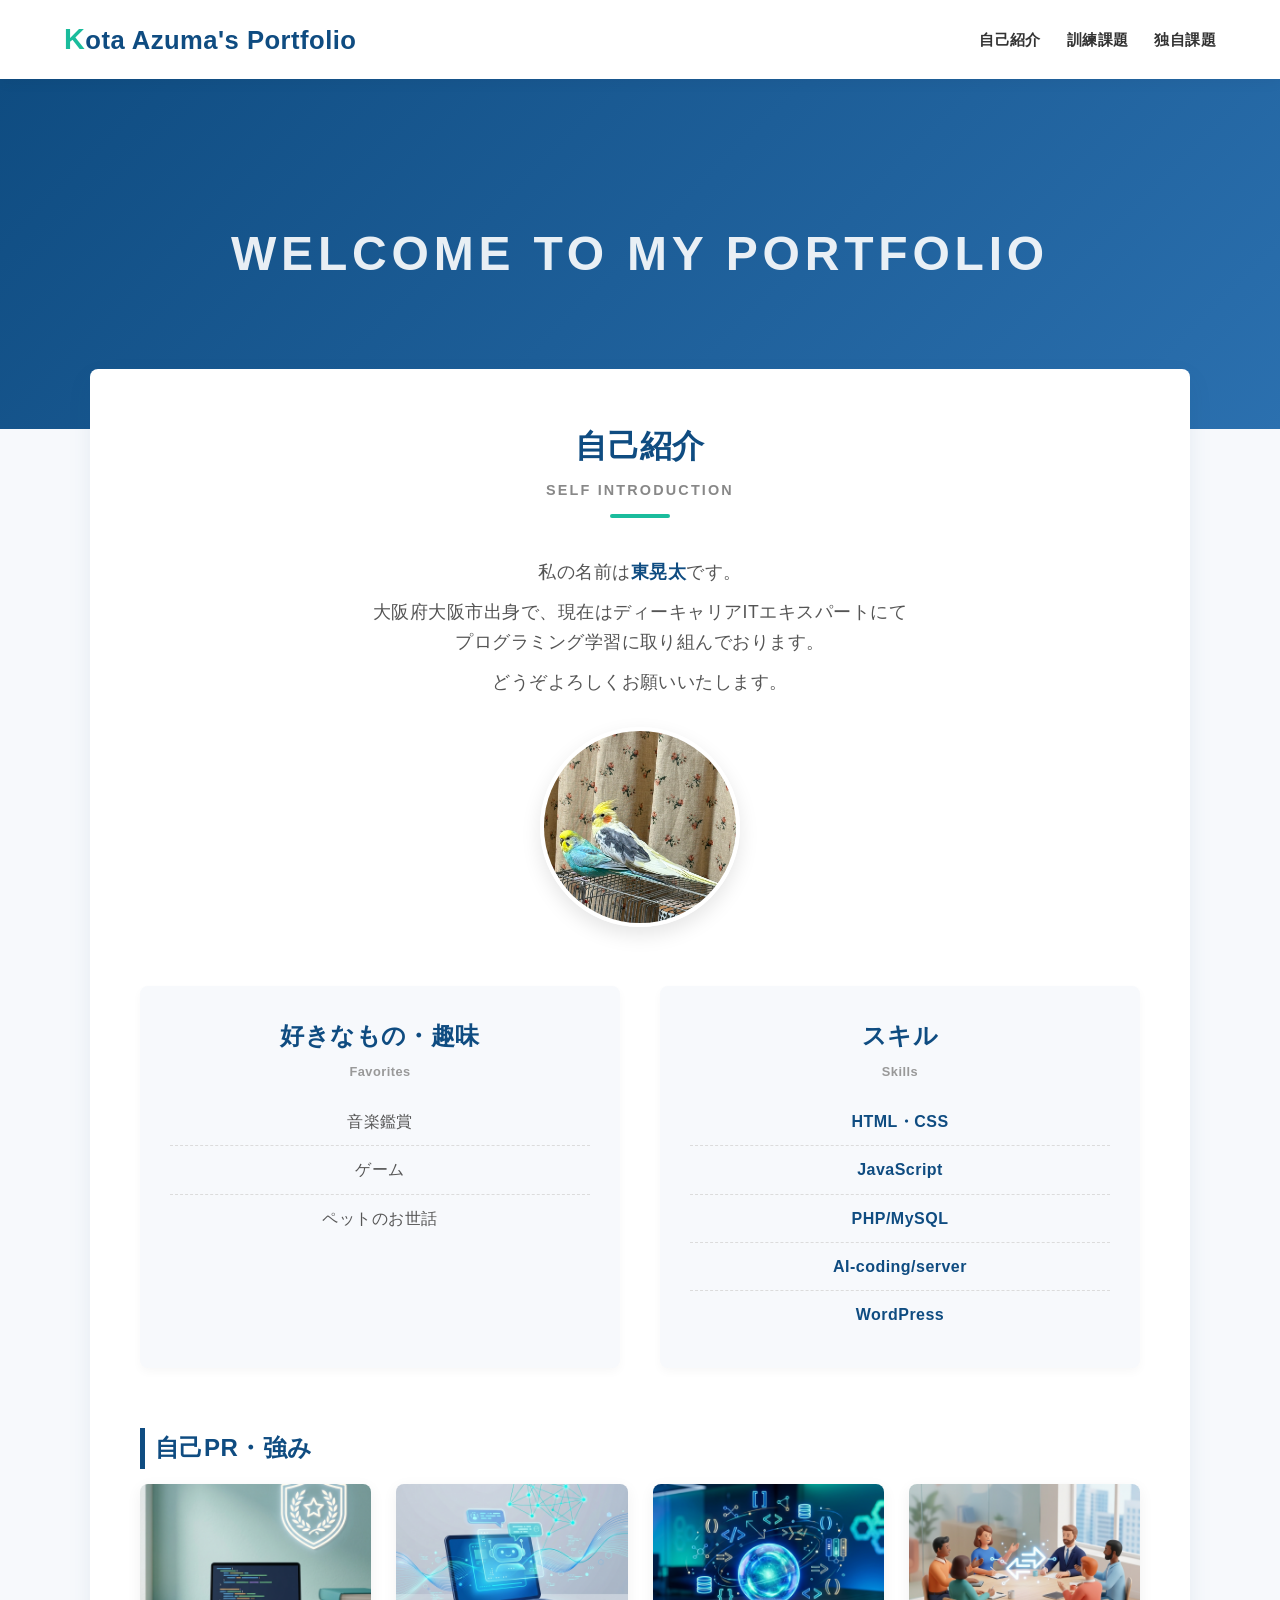
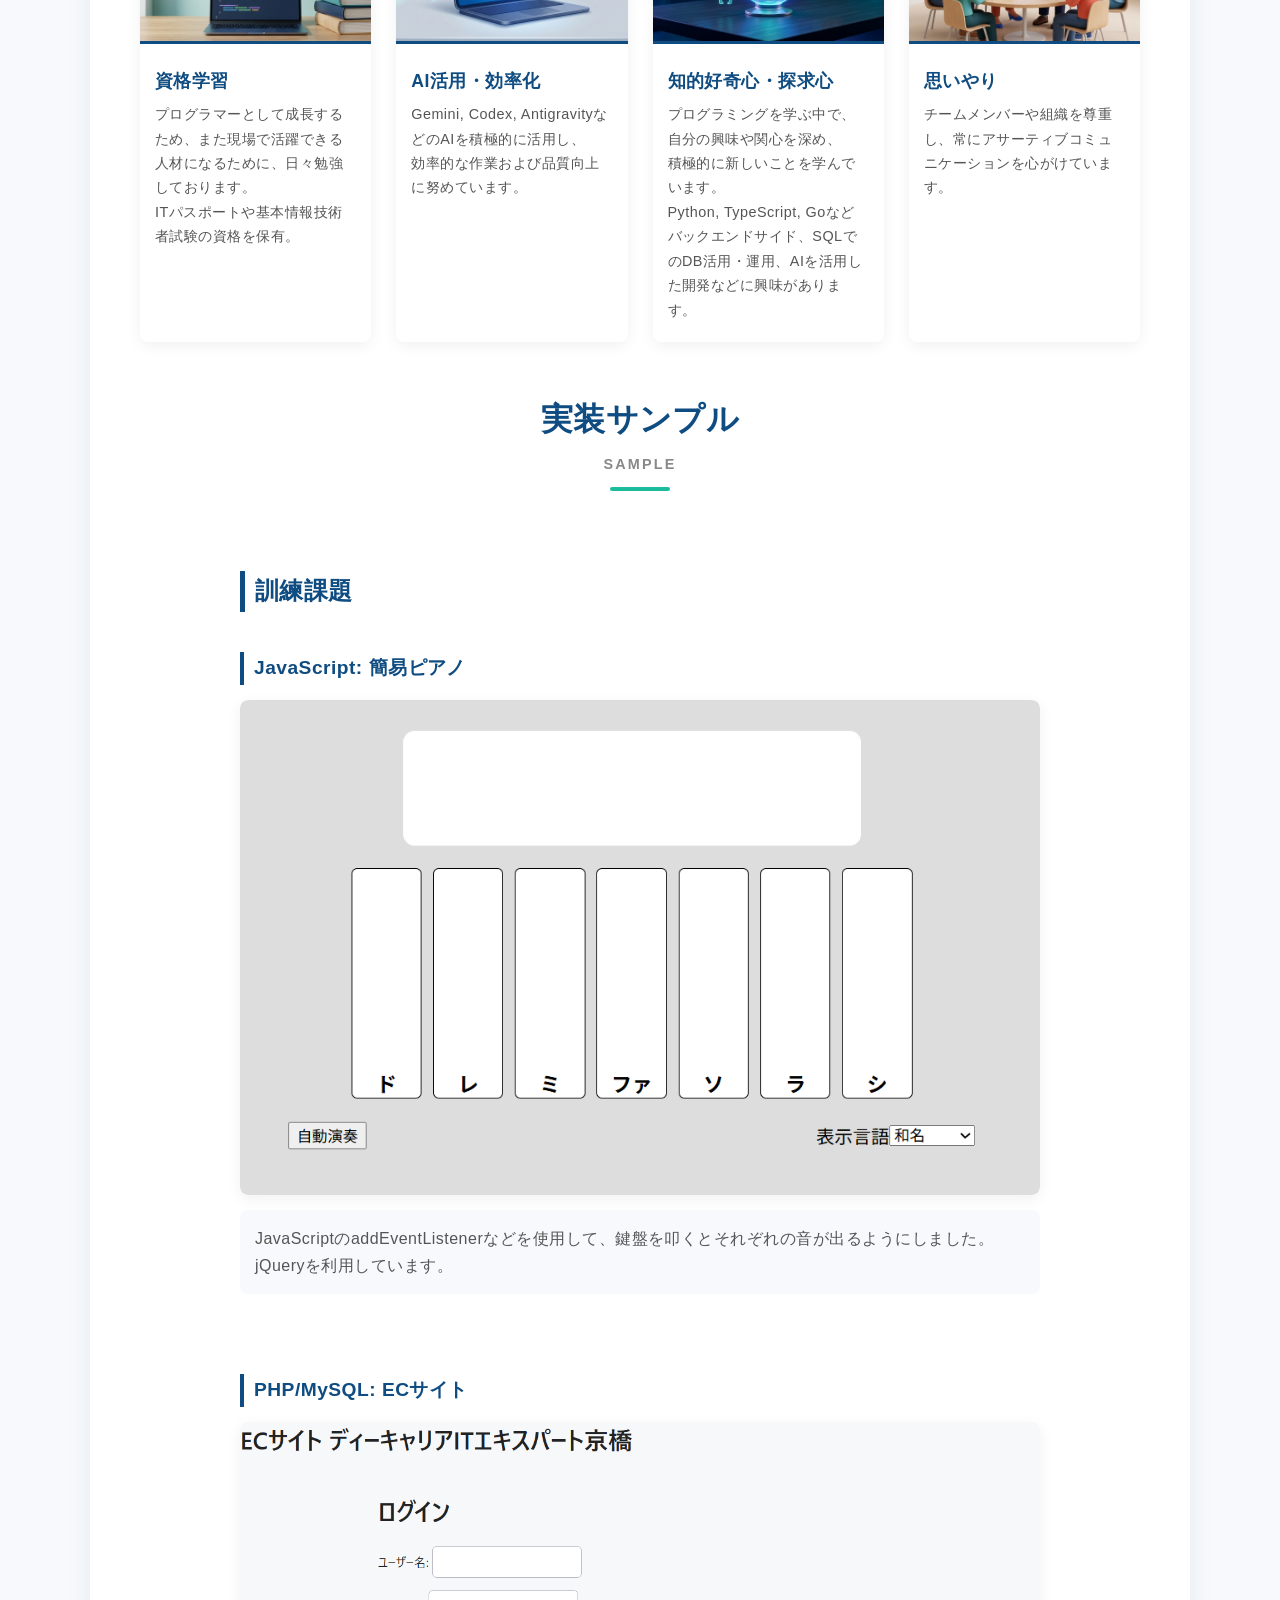
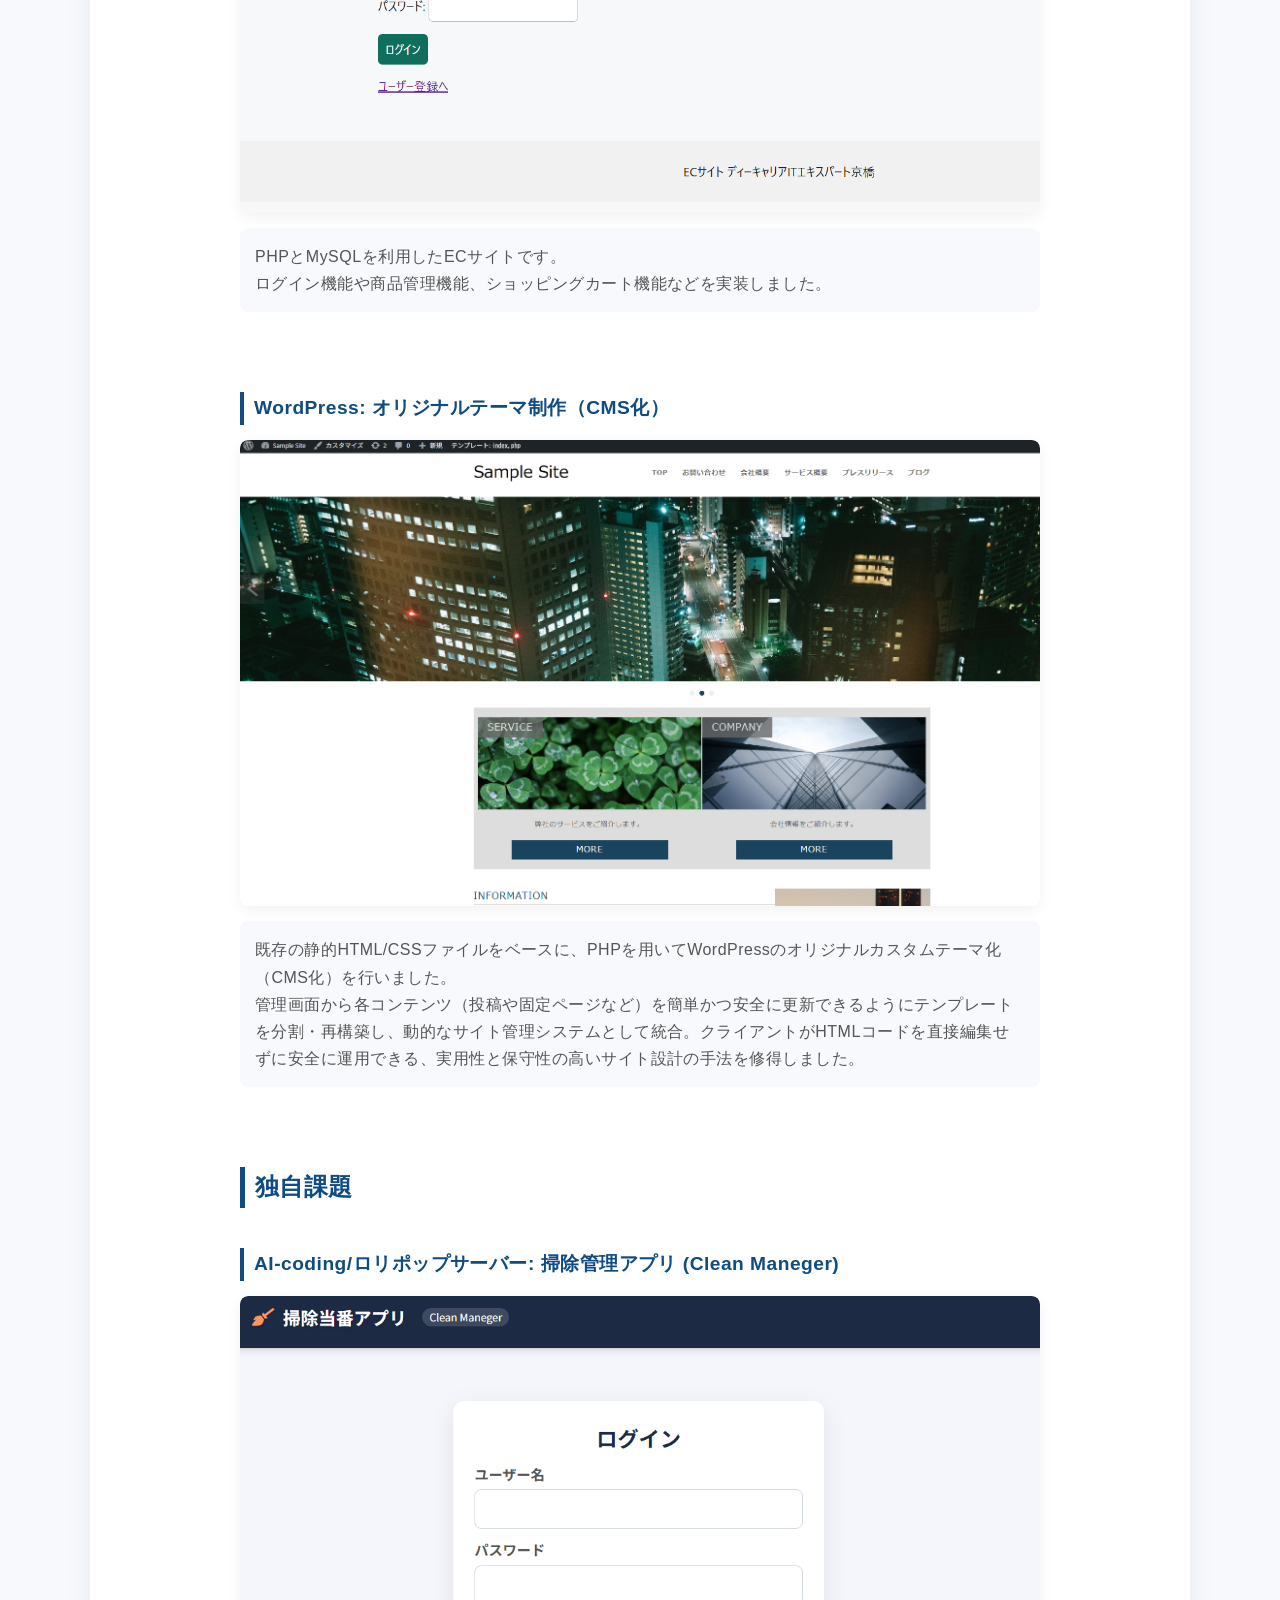
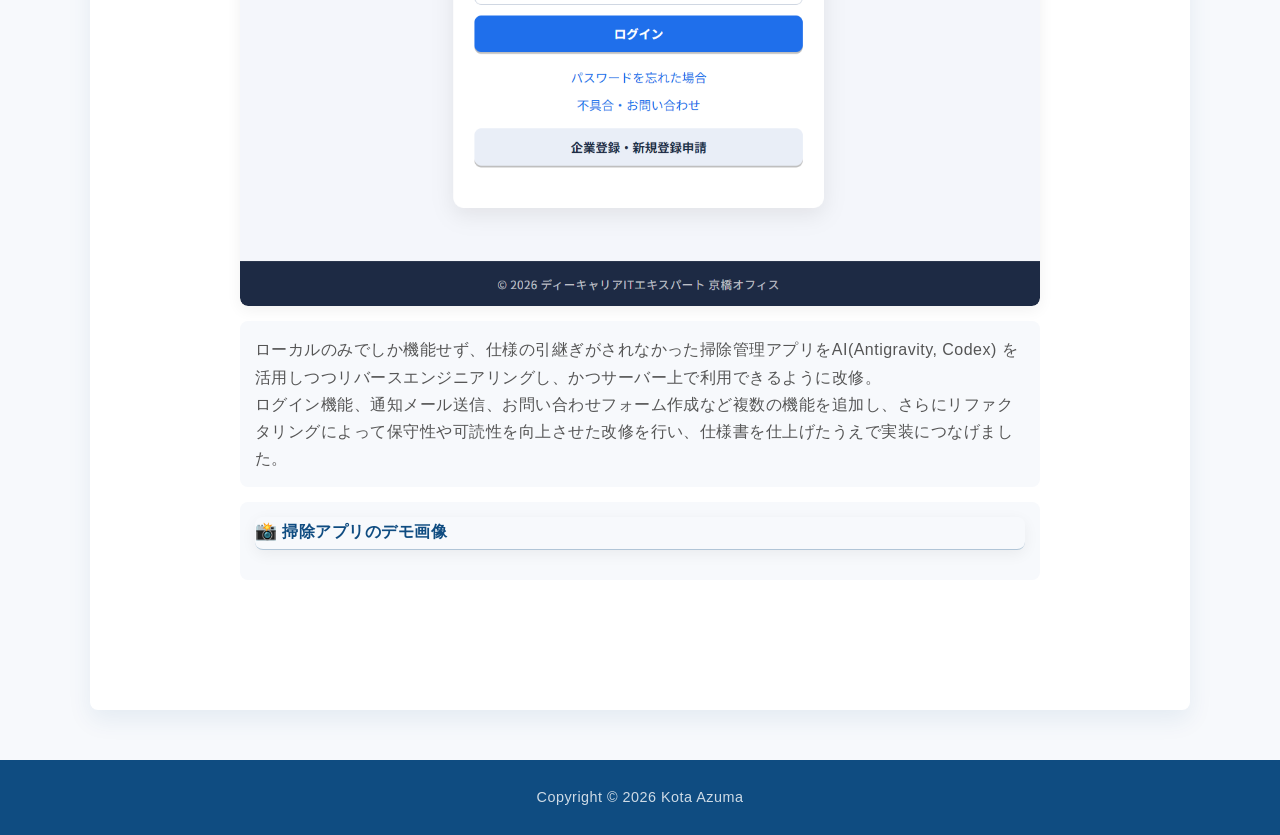
==== commit 2dd40d80: "2605281300-portfolio ポートフォリオ：画像置きかえ、WP更新" ====
--- a/htdocs/index.html
+++ b/htdocs/index.html
@@ -19,8 +19,8 @@
     <!-- メニューにIDを追加 -->
     <ul id="nav-menu">
       <li><a href="#SelfIntroduction">自己紹介</a></li>
-      <li><a href="#Sample">実装サンプル</a></li>
       <li><a href="#Training">訓練課題</a></li>
+      <li><a href="#originalTraining">独自課題</a></li>
     </ul>
   </header>
   <main>
@@ -56,28 +56,26 @@
             <li><a href="#javascript">JavaScript</a></li>
             <li><a href="#php-mysql">PHP/MySQL</a></li>
             <li><a href="#clean-manager">AI-coding/server</a></li>
-            <!--
-            <li><a href="#wordpress">WordPress</a></li> 
-            -->
+            <li><a href="#wordpress">WordPress</a></li>
           </ul>
         </div>
       </div>
       <h3>自己PR・強み</h3>
         <div class="gallery_flexbox">
           <div class="image">
-            <img src="src/images/gallery01.jpg" alt="資格学習">
+            <img src="src/images/gallery01.png" alt="資格学習">
             <h4>資格学習</h4>
             <p>プログラマーとして成長するため、また現場で活躍できる人材になるために、日々勉強しております。<br>
               ITパスポートや基本情報技術者試験の資格を保有。  
             </p>
           </div>
           <div class="image">
-            <img src="src/images/gallery02.jpg" alt="AI">
+            <img src="src/images/gallery02.png" alt="AI">
             <h4>AI活用・効率化</h4>
             <p>Gemini, Codex, AntigravityなどのAIを積極的に活用し、<br>効率的な作業および品質向上に努めています。</p>
           </div>  
           <div class="image">
-            <img src="src/images/gallery03.jpg" alt="知識欲">
+            <img src="src/images/gallery03.png" alt="知識欲">
             <h4>知的好奇心・探求心</h4> 
             <p>プログラミングを学ぶ中で、自分の興味や関心を深め、<br>積極的に新しいことを学んでいます。
               <br>
@@ -85,7 +83,7 @@
             </p>
           </div>
           <div class="image">
-            <img src="src/images/gallery04.jpg" alt="思いやり">
+            <img src="src/images/gallery04.png" alt="思いやり">
             <h4>思いやり</h4>
             <p>チームメンバーや組織を尊重し、常にアサーティブコミュニケーションを心がけています。</p>
           </div>
@@ -100,7 +98,7 @@
           <h4>JavaScript: 簡易ピアノ</h4>
           <a href="js/index.html"><img src="src/images/piano_demo.png" alt="簡易ピアノ"></a>
           <p>
-            JavaScriptのaddEventListenerとswitch文を使用して、鍵盤を叩くとそれぞれの音が出るようにしました。<br>jQueryを利用しています。
+            JavaScriptのaddEventListenerなどを使用して、鍵盤を叩くとそれぞれの音が出るようにしました。<br>jQueryを利用しています。
           </p>
         </div>
 
@@ -112,16 +110,15 @@
             ログイン機能や商品管理機能、ショッピングカート機能などを実装しました。
           </p>
         </div>
-        <!--
+
         <div class="project-item" id="wordpress">
-          <h4>WordPress: </h4>
-          <a href="wordpress/index.html"><img src="src/images/" alt="WordPress"></a>
+          <h4>WordPress: オリジナルテーマ制作（CMS化）</h4>
+          <a href="wp/"><img src="src/images/wordpress_demo.png" alt="WordPressテーマ作成"></a>
           <p>
-            WordPressで作成したサイトです。<br>
-            
-          </p>  
+            既存の静的HTML/CSSファイルをベースに、PHPを用いてWordPressのオリジナルカスタムテーマ化（CMS化）を行いました。<br>
+            管理画面から各コンテンツ（投稿や固定ページなど）を簡単かつ安全に更新できるようにテンプレートを分割・再構築し、動的なサイト管理システムとして統合。クライアントがHTMLコードを直接編集せずに安全に運用できる、実用性と保守性の高いサイト設計の手法を修得しました。
+          </p>
         </div>
-        -->
         <h3 id="originalTraining">独自課題</h3>
         <div class="project-item" id="clean-manager">
           <h4>AI-coding/ロリポップサーバー: 掃除管理アプリ (Clean Maneger)</h4>
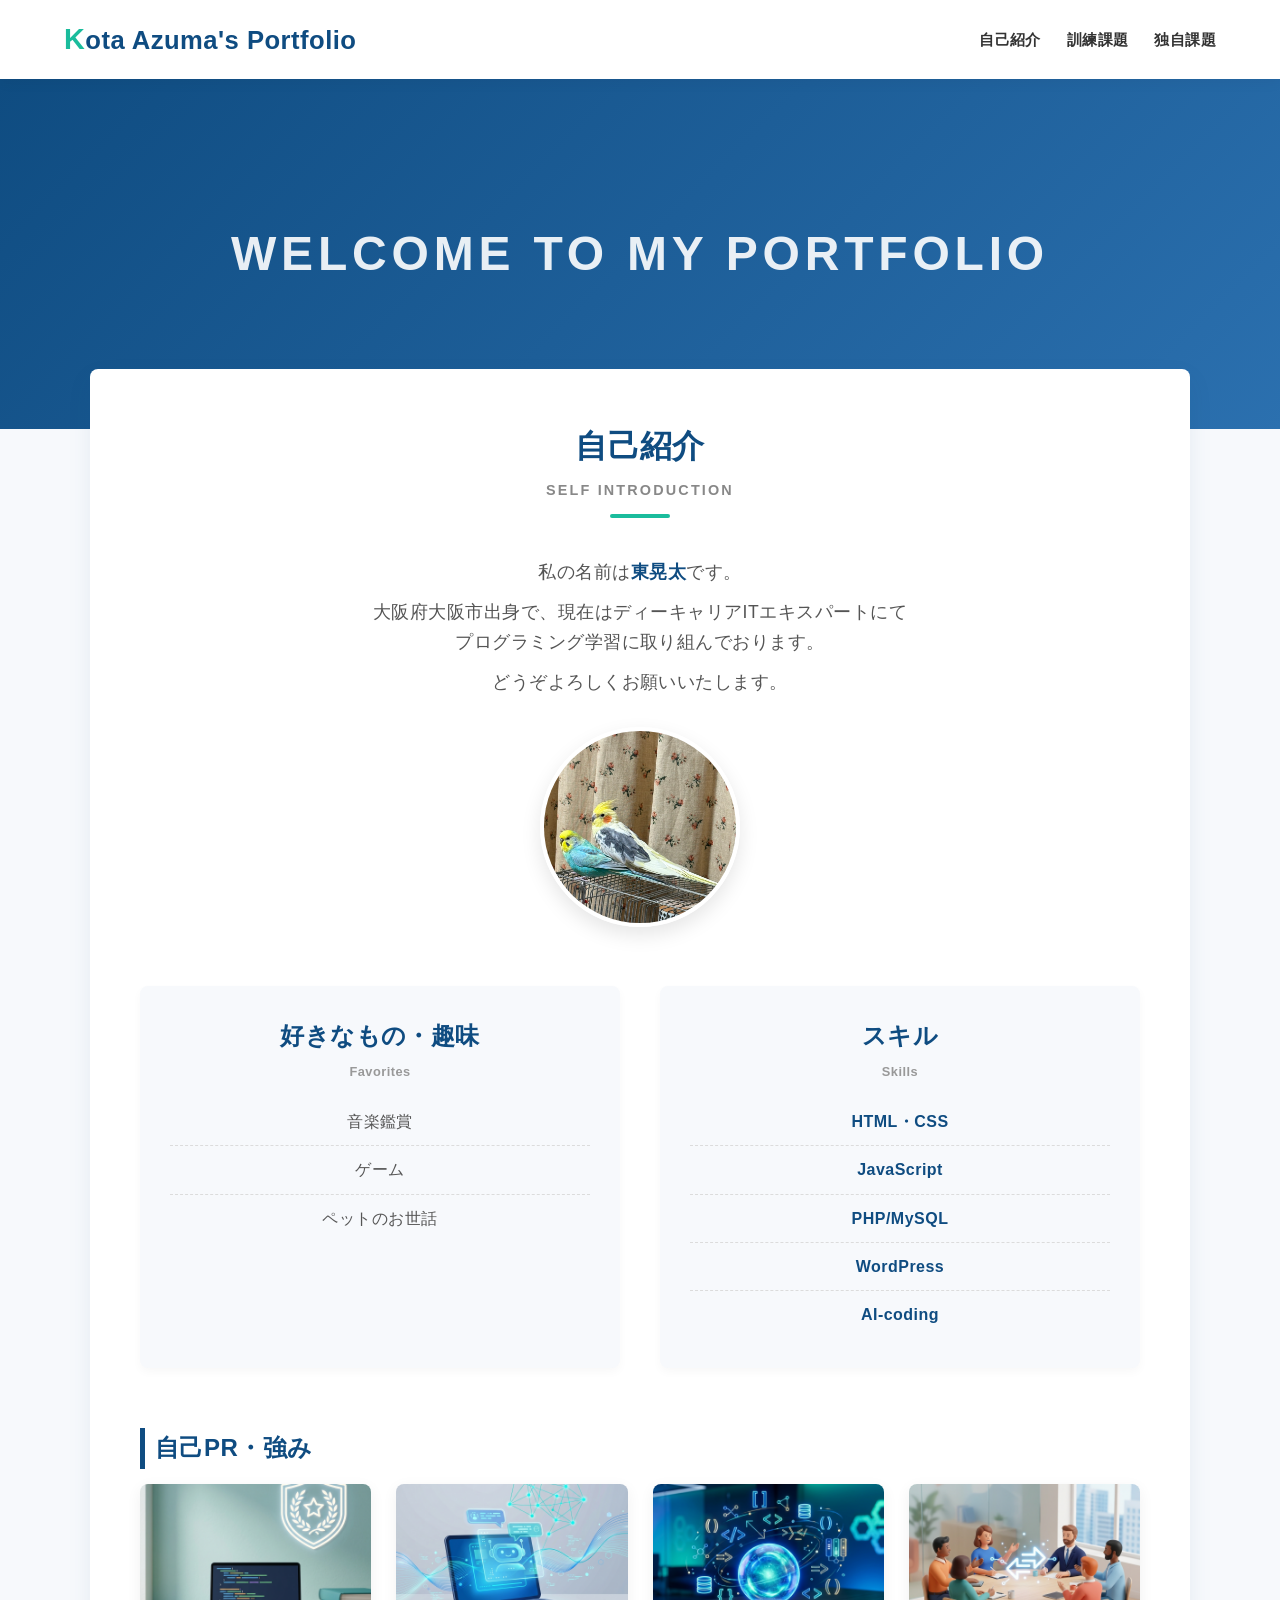
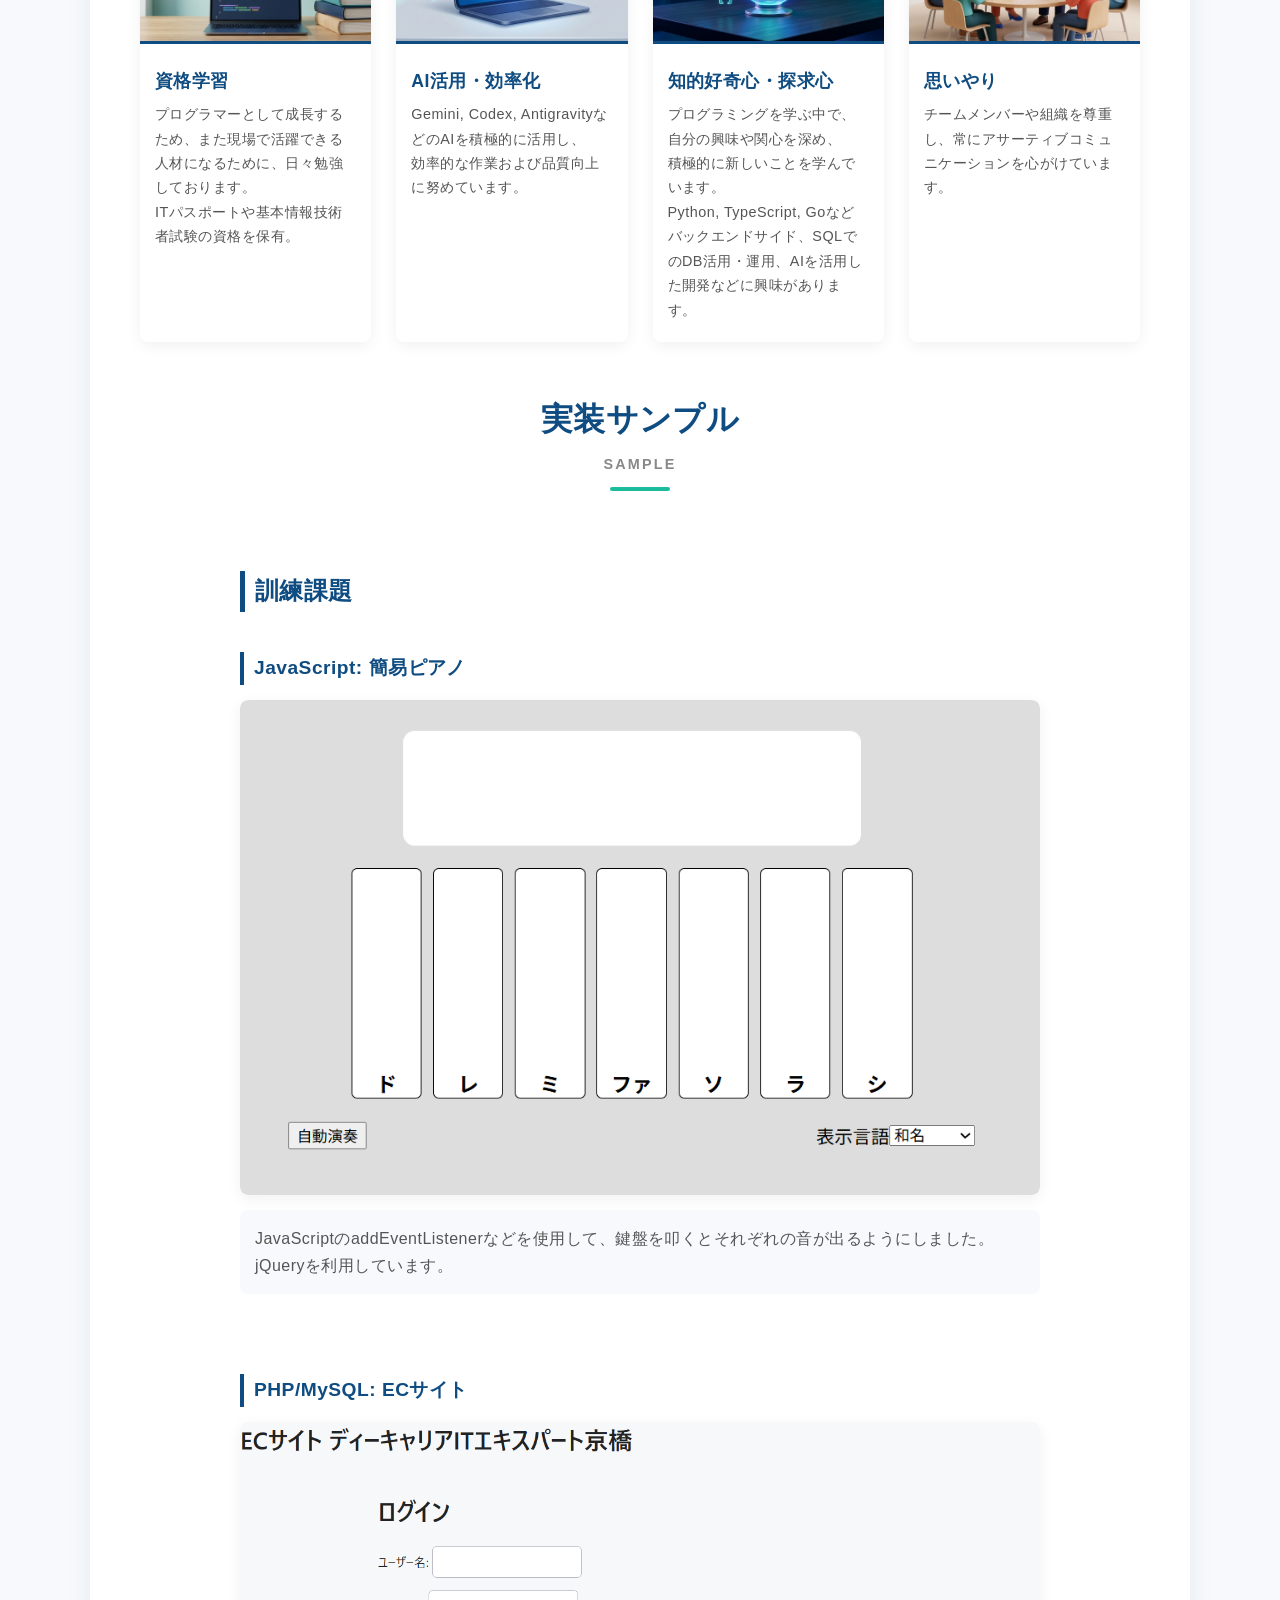
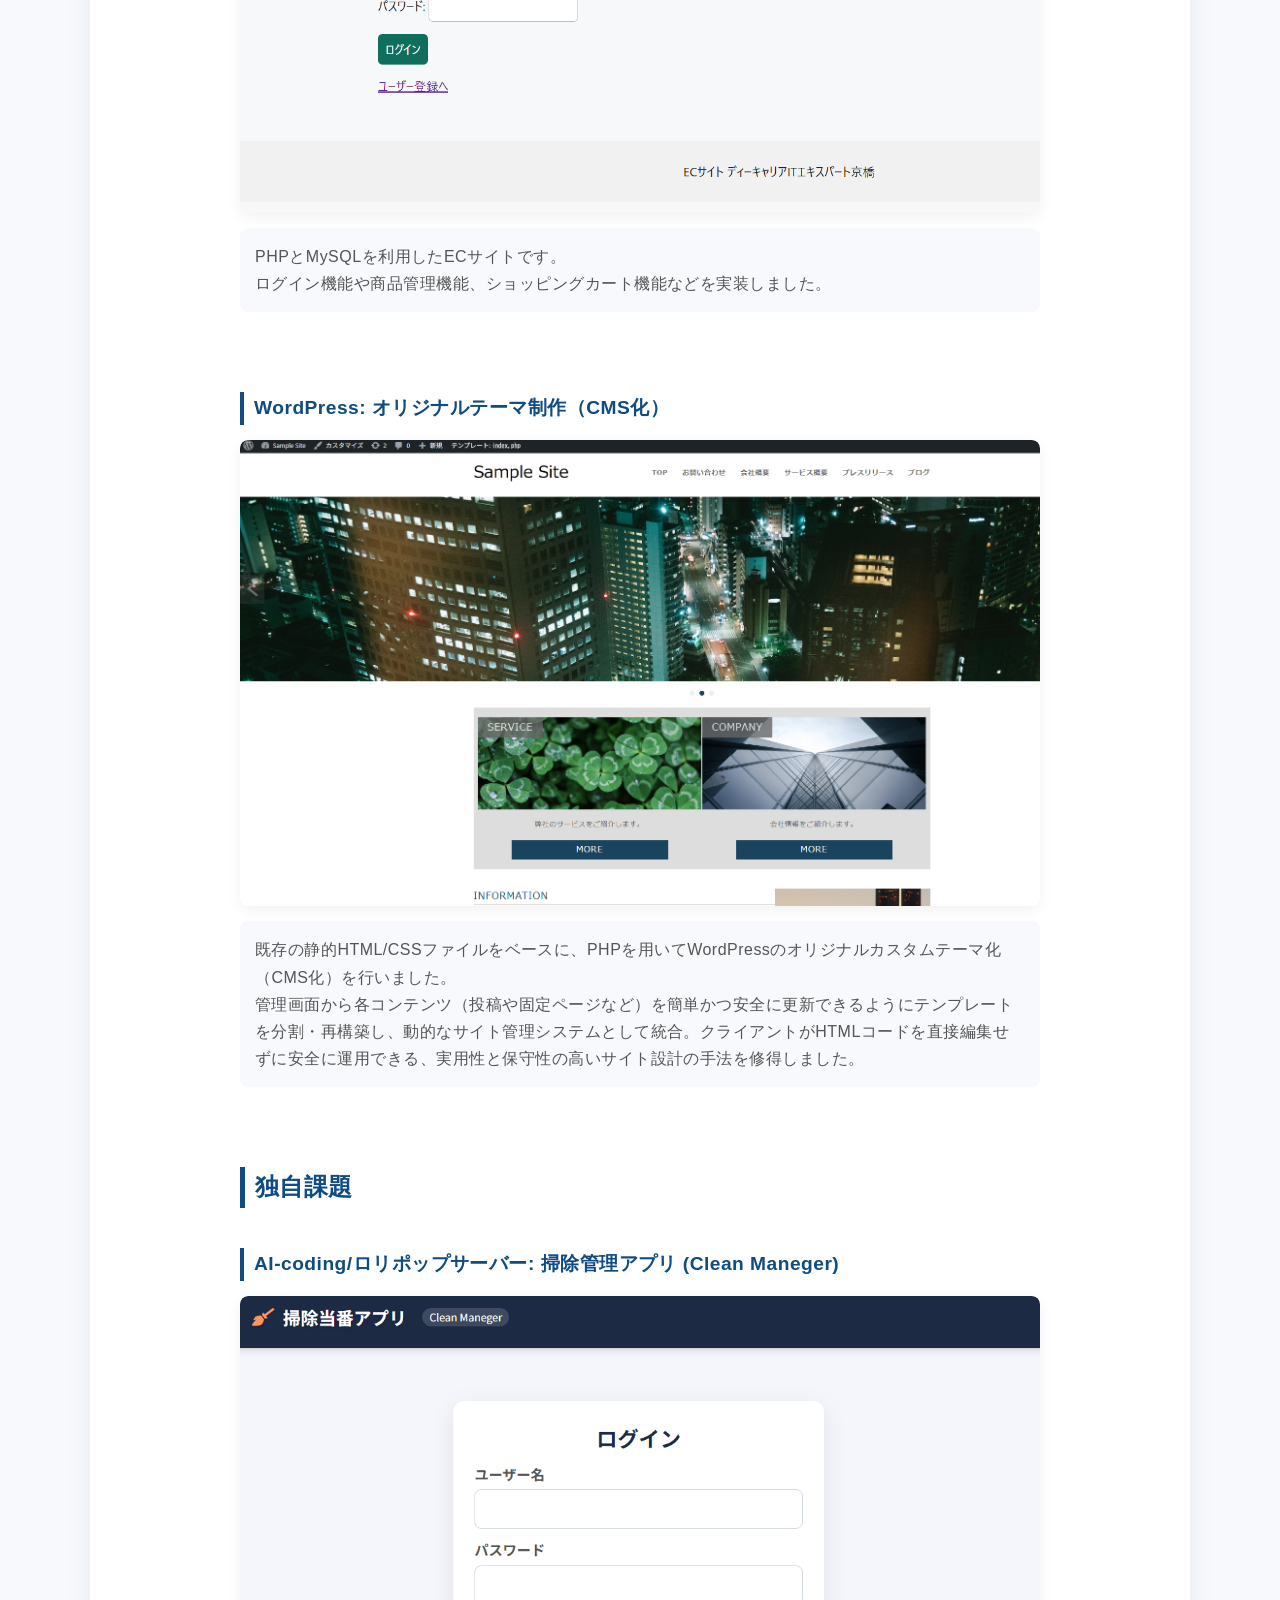
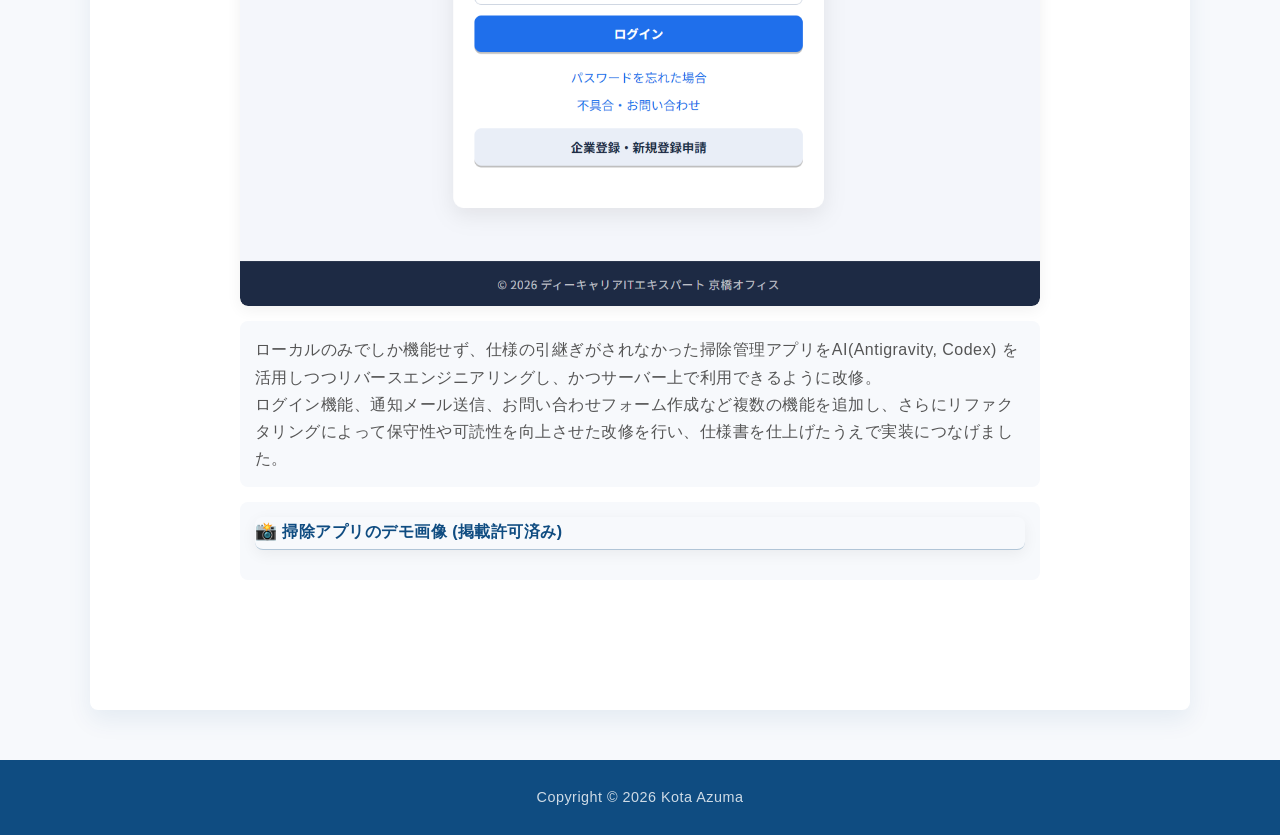
==== commit 513c8845: "2605261400-portfolio ポートフォリオ：スクロールの調整など" ====
--- a/htdocs/index.html
+++ b/htdocs/index.html
@@ -55,8 +55,8 @@
             <li><a href="#">HTML・CSS</a></li>
             <li><a href="#javascript">JavaScript</a></li>
             <li><a href="#php-mysql">PHP/MySQL</a></li>
-            <li><a href="#clean-manager">AI-coding/server</a></li>
             <li><a href="#wordpress">WordPress</a></li>
+            <li><a href="#clean-manager">AI-coding</a></li>
           </ul>
         </div>
       </div>
@@ -130,7 +130,7 @@
           </p>
           <p class="demo-link-wrapper">
             <a href="src/images/clean_manager_demo.png" class="popup-trigger" data-caption="掃除管理アプリ デモ画面 (DutyShuffle)">
-              <span class="icon-image">📸</span> 掃除アプリのデモ画像
+              <span class="icon-image">📸</span> 掃除アプリのデモ画像 (掲載許可済み)
             </a>
           </p>
         </div>
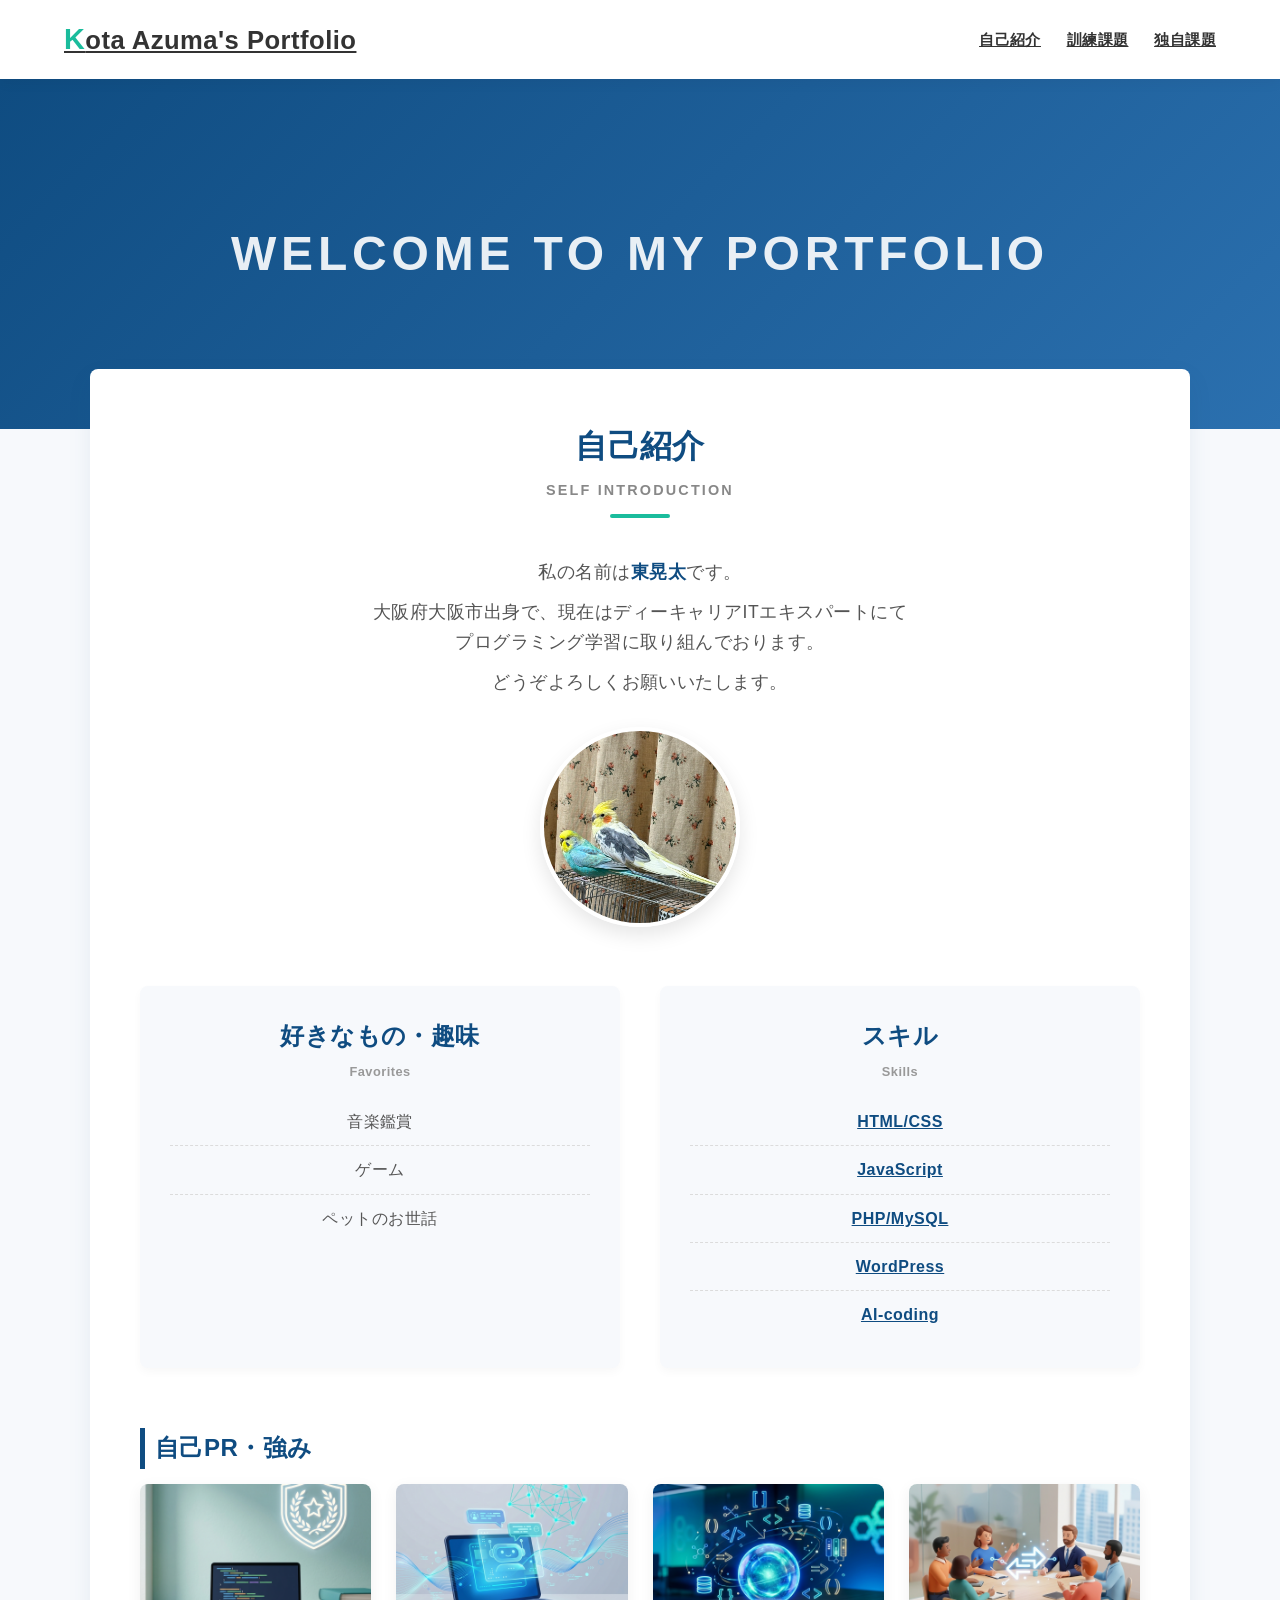
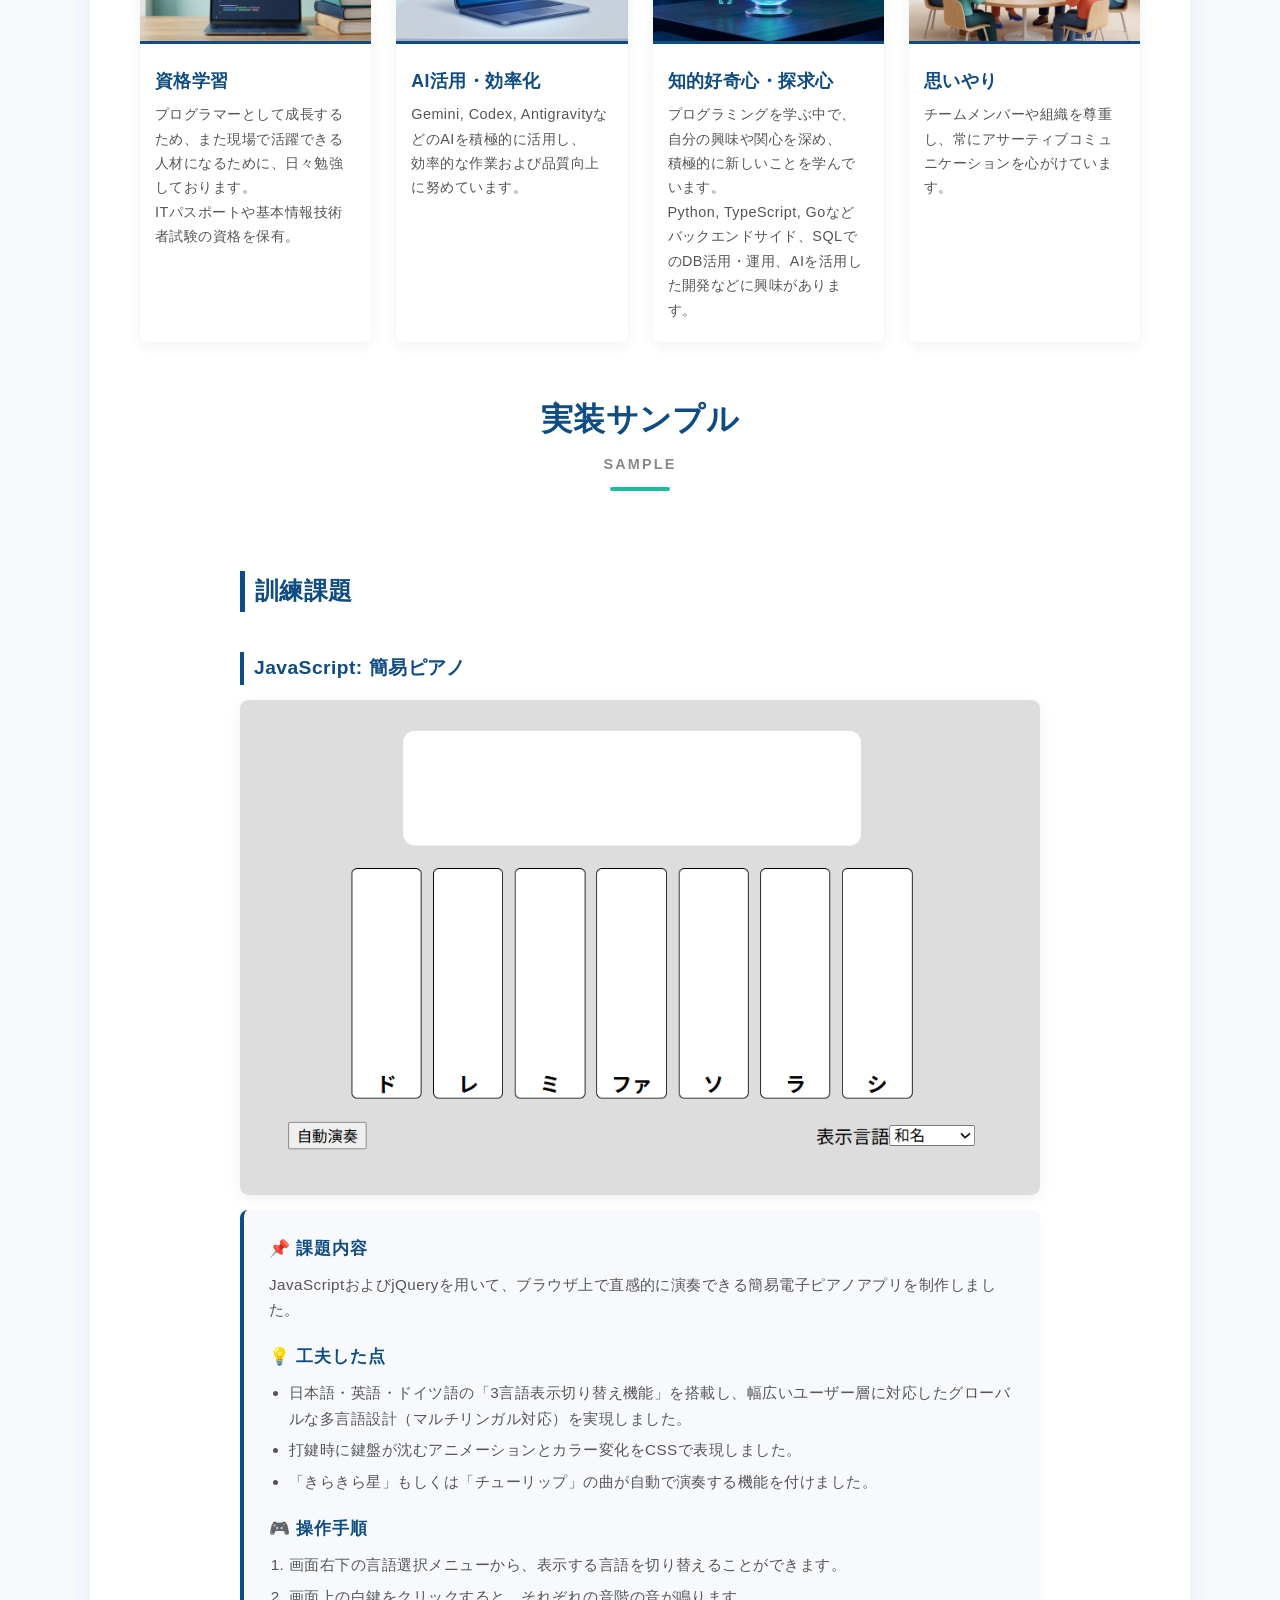
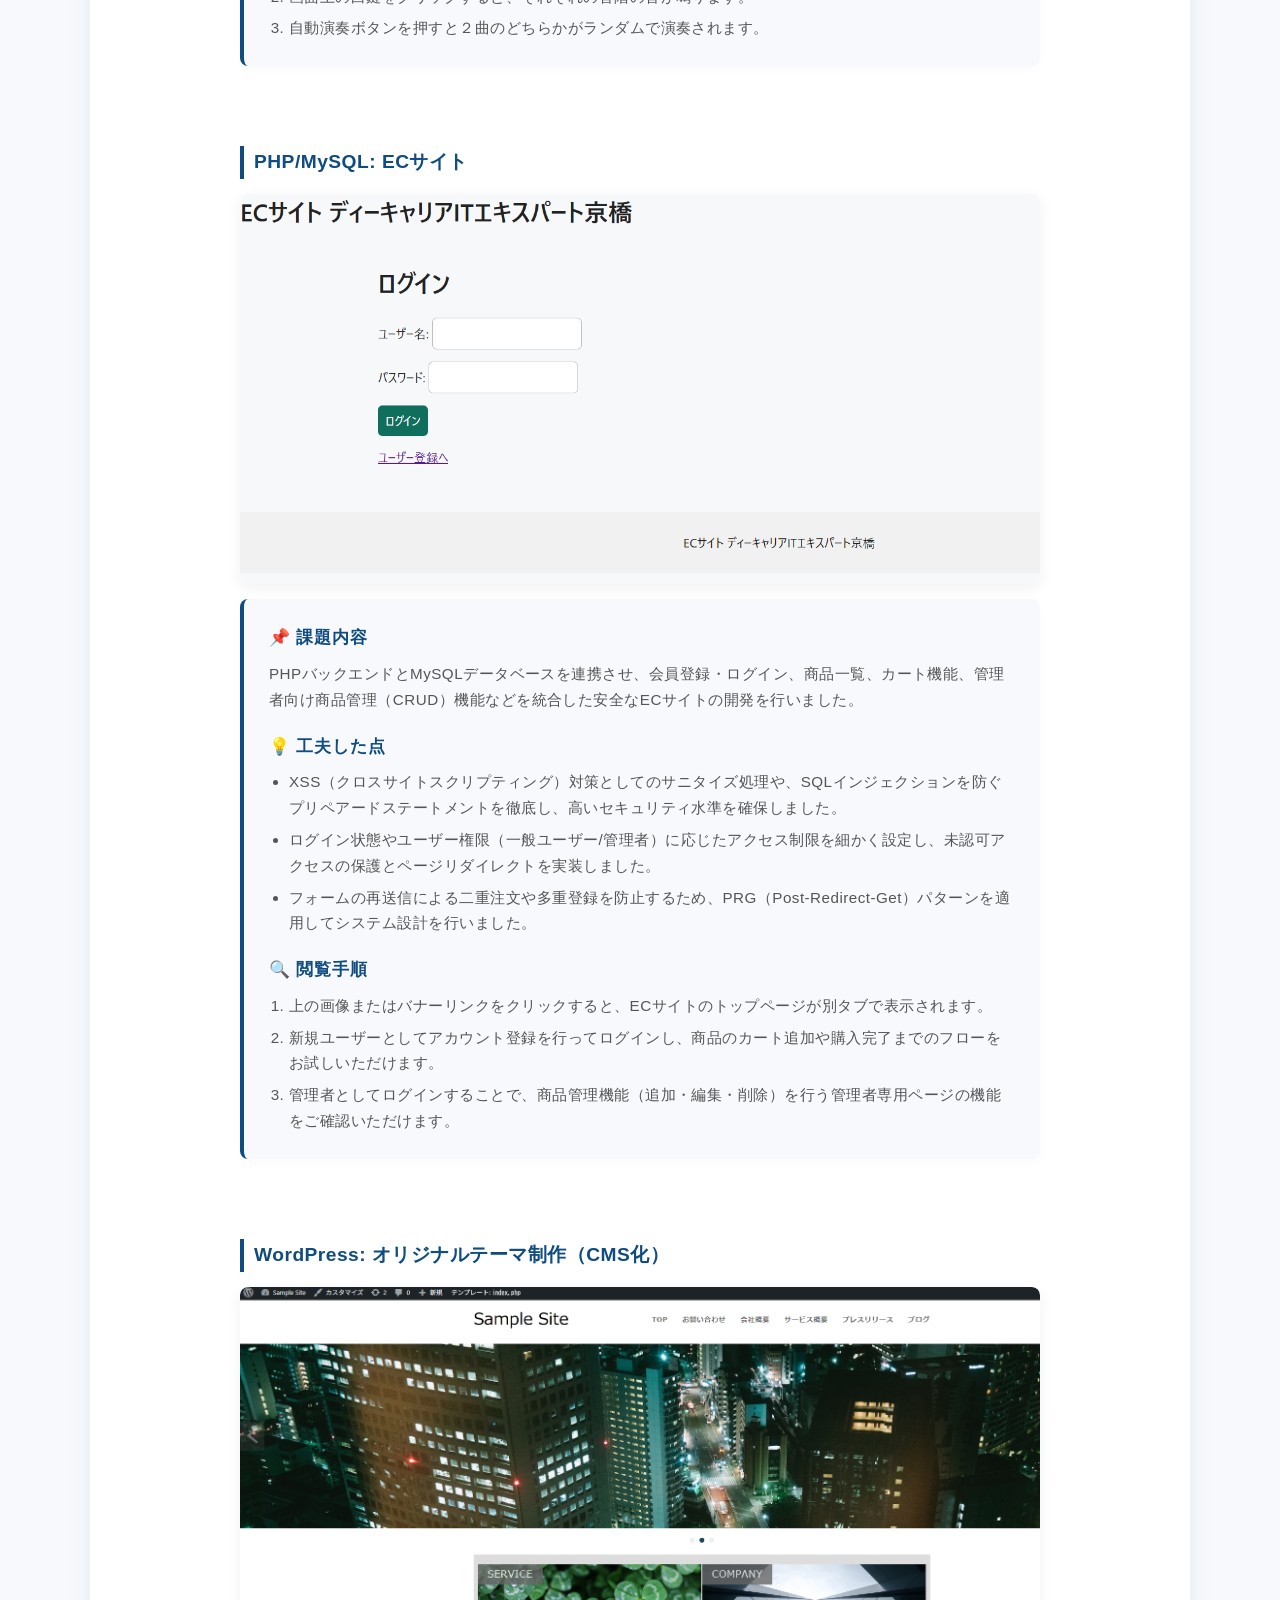
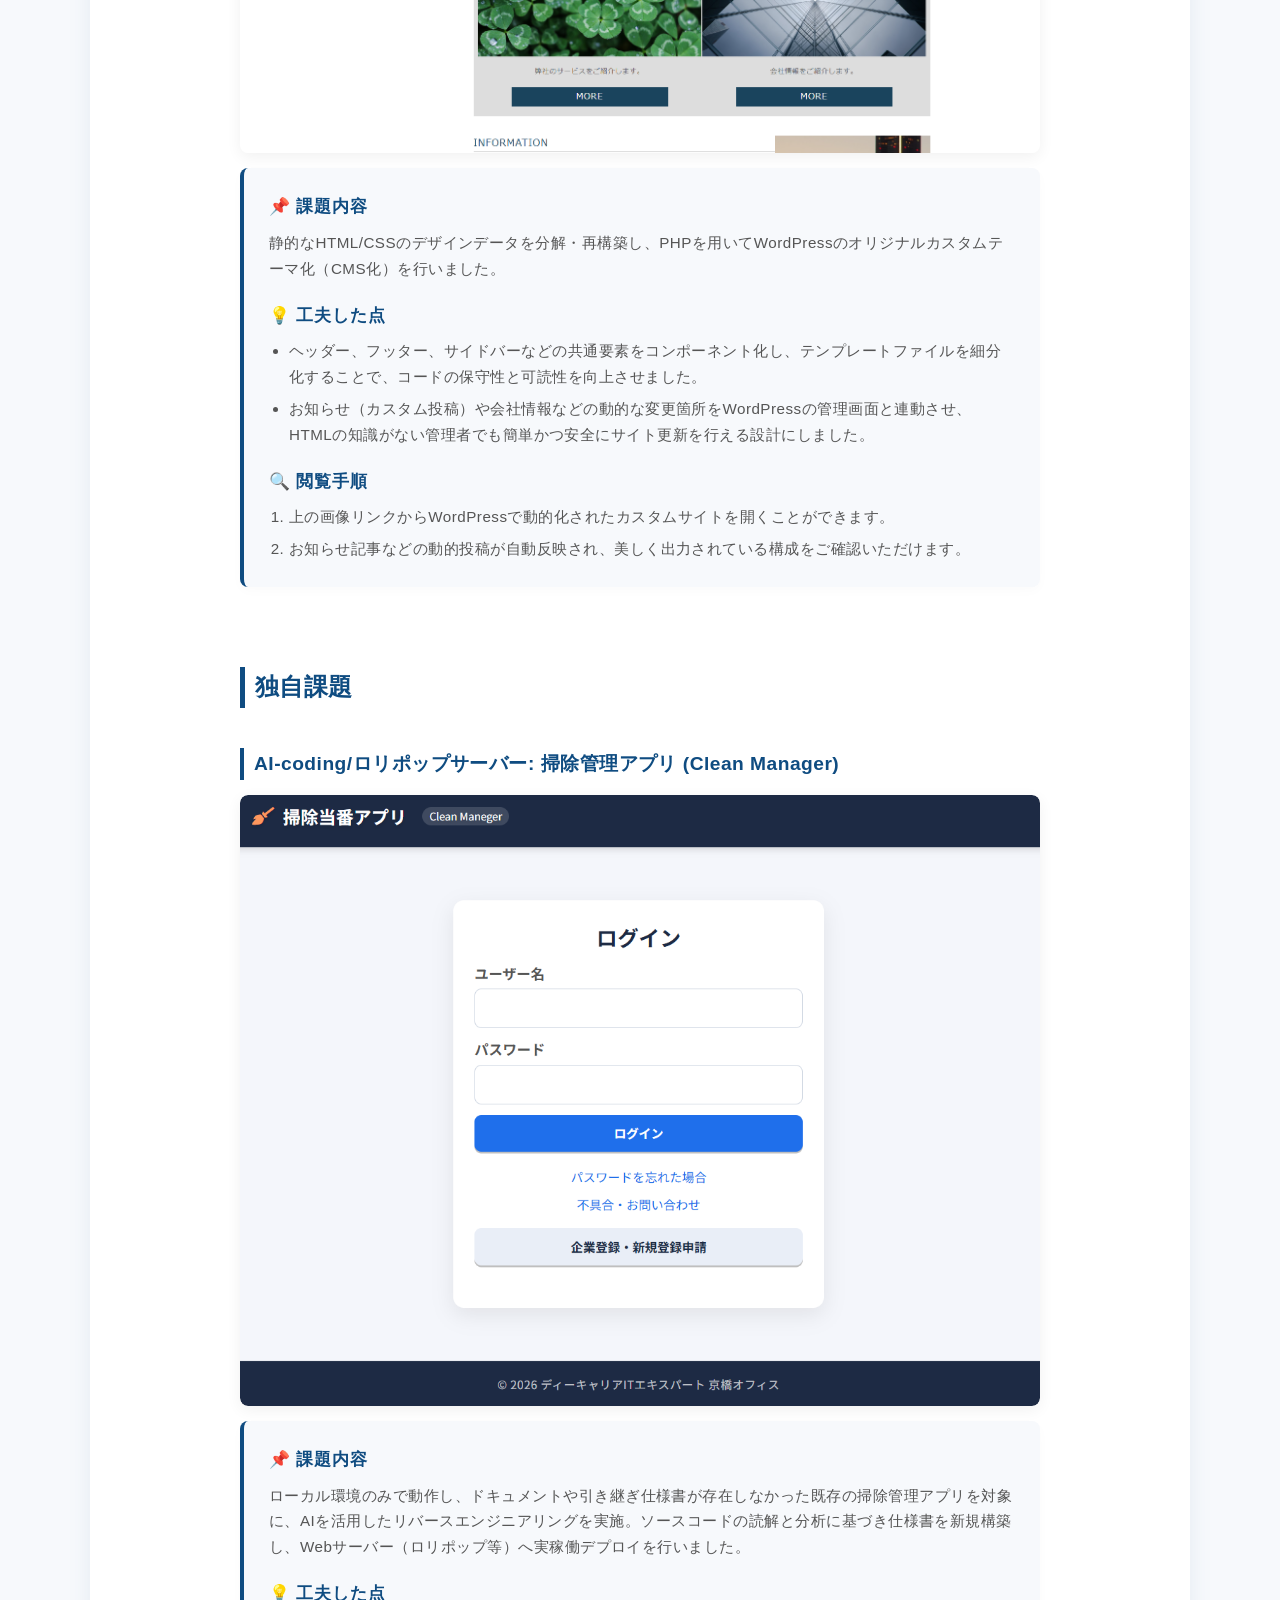
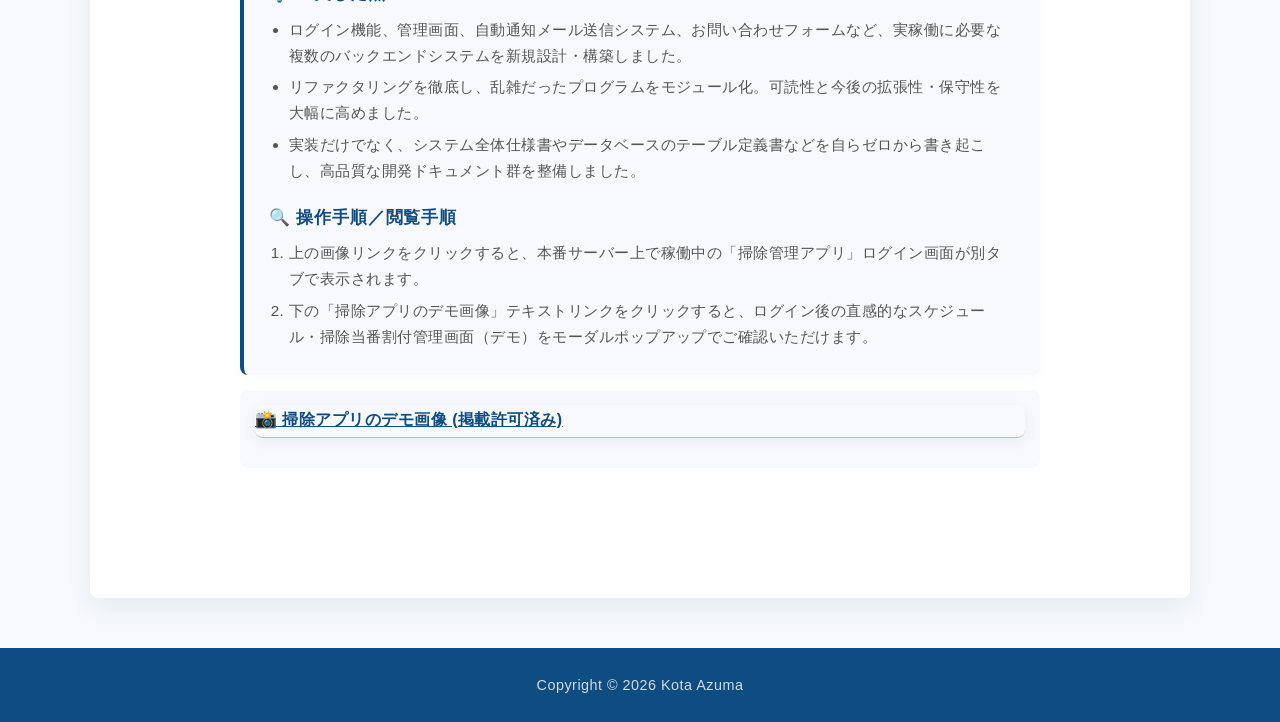
==== commit 6d497517: "2606021000-portfolio ポートフォリオ： 上スクロール追加、各課題の説明、別タブ開き、CSSリファクタリング" ====
--- a/htdocs/index.html
+++ b/htdocs/index.html
@@ -52,7 +52,7 @@
           <span>Skills</span>
           </h3>
           <ul class="Web">
-            <li><a href="#">HTML・CSS</a></li>
+            <li><a href="#">HTML/CSS</a></li>
             <li><a href="#javascript">JavaScript</a></li>
             <li><a href="#php-mysql">PHP/MySQL</a></li>
             <li><a href="#wordpress">WordPress</a></li>
@@ -96,38 +96,115 @@
 
         <div class="project-item" id="javascript">
           <h4>JavaScript: 簡易ピアノ</h4>
-          <a href="js/index.html"><img src="src/images/piano_demo.png" alt="簡易ピアノ"></a>
-          <p>
-            JavaScriptのaddEventListenerなどを使用して、鍵盤を叩くとそれぞれの音が出るようにしました。<br>jQueryを利用しています。
-          </p>
+          <a href="js/index.html" target="_blank" rel="noopener noreferrer">
+            <img src="src/images/piano_demo.png" alt="簡易ピアノ">
+          </a>
+          <div class="project-desc">
+            <dl class="desc-list">
+              <dt>📌 課題内容</dt>
+              <dd>JavaScriptおよびjQueryを用いて、ブラウザ上で直感的に演奏できる簡易電子ピアノアプリを制作しました。</dd>
+              <dt>💡 工夫した点</dt>
+              <dd>
+                <ul>
+                  <li>日本語・英語・ドイツ語の「3言語表示切り替え機能」を搭載し、幅広いユーザー層に対応したグローバルな多言語設計（マルチリンガル対応）を実現しました。</li>
+                  <li>打鍵時に鍵盤が沈むアニメーションとカラー変化をCSSで表現しました。</li>
+                  <li>「きらきら星」もしくは「チューリップ」の曲が自動で演奏する機能を付けました。</li>
+                </ul>
+              </dd>
+              <dt>🎮 操作手順</dt>
+              <dd>
+                <ol>
+                  <li>画面右下の言語選択メニューから、表示する言語を切り替えることができます。</li>
+                  <li>画面上の白鍵をクリックすると、それぞれの音階の音が鳴ります。</li>
+                  <li>自動演奏ボタンを押すと２曲のどちらかがランダムで演奏されます。</li>
+                </ol>
+              </dd>
+            </dl>
+          </div>
         </div>
 
         <div class="project-item" id="php-mysql">
           <h4>PHP/MySQL: ECサイト</h4>
-          <a href="ec_site/index.php"><img src="src/images/ec_demo.png" alt="ECサイト"></a>
-          <p>
-            PHPとMySQLを利用したECサイトです。<br>
-            ログイン機能や商品管理機能、ショッピングカート機能などを実装しました。
-          </p>
+          <a href="ec_site/index.php" target="_blank" rel="noopener noreferrer">
+            <img src="src/images/ec_demo.png" alt="ECサイト">
+          </a>
+          <div class="project-desc">
+            <dl class="desc-list">
+              <dt>📌 課題内容</dt>
+              <dd>PHPバックエンドとMySQLデータベースを連携させ、会員登録・ログイン、商品一覧、カート機能、管理者向け商品管理（CRUD）機能などを統合した安全なECサイトの開発を行いました。</dd>
+              <dt>💡 工夫した点</dt>
+              <dd>
+                <ul>
+                  <li>XSS（クロスサイトスクリプティング）対策としてのサニタイズ処理や、SQLインジェクションを防ぐプリペアードステートメントを徹底し、高いセキュリティ水準を確保しました。</li>
+                  <li>ログイン状態やユーザー権限（一般ユーザー/管理者）に応じたアクセス制限を細かく設定し、未認可アクセスの保護とページリダイレクトを実装しました。</li>
+                  <li>フォームの再送信による二重注文や多重登録を防止するため、PRG（Post-Redirect-Get）パターンを適用してシステム設計を行いました。</li>
+                </ul>
+              </dd>
+              <dt>🔍 閲覧手順</dt>
+              <dd>
+                <ol>
+                  <li>上の画像またはバナーリンクをクリックすると、ECサイトのトップページが別タブで表示されます。</li>
+                  <li>新規ユーザーとしてアカウント登録を行ってログインし、商品のカート追加や購入完了までのフローをお試しいただけます。</li>
+                  <li>管理者としてログインすることで、商品管理機能（追加・編集・削除）を行う管理者専用ページの機能をご確認いただけます。</li>
+                </ol>
+              </dd>
+            </dl>
+          </div>
         </div>
 
         <div class="project-item" id="wordpress">
           <h4>WordPress: オリジナルテーマ制作（CMS化）</h4>
-          <a href="wp/"><img src="src/images/wordpress_demo.png" alt="WordPressテーマ作成"></a>
-          <p>
-            既存の静的HTML/CSSファイルをベースに、PHPを用いてWordPressのオリジナルカスタムテーマ化（CMS化）を行いました。<br>
-            管理画面から各コンテンツ（投稿や固定ページなど）を簡単かつ安全に更新できるようにテンプレートを分割・再構築し、動的なサイト管理システムとして統合。クライアントがHTMLコードを直接編集せずに安全に運用できる、実用性と保守性の高いサイト設計の手法を修得しました。
-          </p>
+          <a href="wp/" target="_blank" rel="noopener noreferrer">
+            <img src="src/images/wordpress_demo.png" alt="WordPressテーマ作成">
+          </a>
+          <div class="project-desc">
+            <dl class="desc-list">
+              <dt>📌 課題内容</dt>
+              <dd>静的なHTML/CSSのデザインデータを分解・再構築し、PHPを用いてWordPressのオリジナルカスタムテーマ化（CMS化）を行いました。</dd>
+              <dt>💡 工夫した点</dt>
+              <dd>
+                <ul>
+                  <li>ヘッダー、フッター、サイドバーなどの共通要素をコンポーネント化し、テンプレートファイルを細分化することで、コードの保守性と可読性を向上させました。</li>
+                  <li>お知らせ（カスタム投稿）や会社情報などの動的な変更箇所をWordPressの管理画面と連動させ、HTMLの知識がない管理者でも簡単かつ安全にサイト更新を行える設計にしました。</li>
+                </ul>
+              </dd>
+              <dt>🔍 閲覧手順</dt>
+              <dd>
+                <ol>
+                  <li>上の画像リンクからWordPressで動的化されたカスタムサイトを開くことができます。</li>
+                  <li>お知らせ記事などの動的投稿が自動反映され、美しく出力されている構成をご確認いただけます。</li>
+                </ol>
+              </dd>
+            </dl>
+          </div>
         </div>
         <h3 id="originalTraining">独自課題</h3>
         <div class="project-item" id="clean-manager">
-          <h4>AI-coding/ロリポップサーバー: 掃除管理アプリ (Clean Maneger)</h4>
-          <a href="http://cleanmaneger-release.joinus-dc-kyobashi.com/" target="_blank" rel="noopener noreferrer"><img src="src/images/clean_manager_login.png" alt="掃除管理アプリ Clean Manager"></a>
-          <p>
-            ローカルのみでしか機能せず、仕様の引継ぎがされなかった掃除管理アプリをAI(Antigravity, Codex)
-            を活用しつつリバースエンジニアリングし、かつサーバー上で利用できるように改修。<br>
-            ログイン機能、通知メール送信、お問い合わせフォーム作成など複数の機能を追加し、さらにリファクタリングによって保守性や可読性を向上させた改修を行い、仕様書を仕上げたうえで実装につなげました。
-          </p>
+          <h4>AI-coding/ロリポップサーバー: 掃除管理アプリ (Clean Manager)</h4>
+          <a href="http://cleanmaneger-release.joinus-dc-kyobashi.com/" target="_blank" rel="noopener noreferrer">
+            <img src="src/images/clean_manager_login.png" alt="掃除管理アプリ Clean Manager">
+          </a>
+          <div class="project-desc">
+            <dl class="desc-list">
+              <dt>📌 課題内容</dt>
+              <dd>ローカル環境のみで動作し、ドキュメントや引き継ぎ仕様書が存在しなかった既存の掃除管理アプリを対象に、AIを活用したリバースエンジニアリングを実施。ソースコードの読解と分析に基づき仕様書を新規構築し、Webサーバー（ロリポップ等）へ実稼働デプロイを行いました。</dd>
+              <dt>💡 工夫した点</dt>
+              <dd>
+                <ul>
+                  <li>ログイン機能、管理画面、自動通知メール送信システム、お問い合わせフォームなど、実稼働に必要な複数のバックエンドシステムを新規設計・構築しました。</li>
+                  <li>リファクタリングを徹底し、乱雑だったプログラムをモジュール化。可読性と今後の拡張性・保守性を大幅に高めました。</li>
+                  <li>実装だけでなく、システム全体仕様書やデータベースのテーブル定義書などを自らゼロから書き起こし、高品質な開発ドキュメント群を整備しました。</li>
+                </ul>
+              </dd>
+              <dt>🔍 操作手順／閲覧手順</dt>
+              <dd>
+                <ol>
+                  <li>上の画像リンクをクリックすると、本番サーバー上で稼働中の「掃除管理アプリ」ログイン画面が別タブで表示されます。</li>
+                  <li>下の「掃除アプリのデモ画像」テキストリンクをクリックすると、ログイン後の直感的なスケジュール・掃除当番割付管理画面（デモ）をモーダルポップアップでご確認いただけます。</li>
+                </ol>
+              </dd>
+            </dl>
+          </div>
           <p class="demo-link-wrapper">
             <a href="src/images/clean_manager_demo.png" class="popup-trigger" data-caption="掃除管理アプリ デモ画面 (DutyShuffle)">
               <span class="icon-image">📸</span> 掃除アプリのデモ画像 (掲載許可済み)
@@ -150,5 +227,9 @@
       <div id="modalCaption" class="modal-caption"></div>
     </div>
   </div>
+  <!-- Topに戻るボタン -->
+  <a href="#" id="page-top" class="page-top-btn" aria-label="ページトップへ戻る">
+    <span class="arrow"></span>
+  </a>
 </body>
 </html>
--- a/htdocs/src/css/style.css
+++ b/htdocs/src/css/style.css
@@ -1,18 +1,27 @@
 @charset "UTF-8";
 
+/* スムーススクロール & 追従ヘッダー被り防止 */
+html {
+  scroll-behavior: smooth;
+  scroll-padding-top: 80px;
+}
+
 /* ==========================================================================
    Base & Reset (Stylish Business Theme: Blue & White)
    ========================================================================== */
 :root {
-  --primary-color: #0f4c81; /* Classic Blue */
-  --secondary-color: #2b70af; /* Lighter Blue */
-  --accent-color: #1abc9c; /* Subtle Teal */
-  --text-main: #333333;
-  --text-light: #555555;
-  --bg-color: #f7f9fc; /* Very light cool grey */
+  --primary-color: #0f4c81; /* メインカラー (Classic Blue) */
+  --secondary-color: #2b70af; /* サブカラー (Lighter Blue) */
+  --accent-color: #1abc9c; /* アクセントカラー (Subtle Teal) */
+  --text-main: #333333; /* 主要テキスト色 */
+  --text-light: #555555; /* 補足テキスト色 */
+  --bg-color: #f7f9fc; /* 全体背景色 (薄いクールグレー) */
   --white: #ffffff;
-  --border-radius: 8px;
-  --box-shadow: 0 10px 25px rgba(15, 76, 129, 0.08);
+  --border-radius: 8px; /* 共通の角丸 */
+  --box-shadow: 0 10px 25px rgba(15, 76, 129, 0.08); /* コンテナ用シャドウ */
+  --shadow-sm: 0 4px 15px rgba(0, 0, 0, 0.06); /* カード用シャドウ */
+  --transition: all 0.3s ease; /* 標準のトランジション */
+  --transition-bezier: all 0.3s cubic-bezier(0.25, 0.8, 0.25, 1); /* プレミアムな動き用 */
 }
 
 * {
@@ -30,9 +39,8 @@
 }
 
 a {
-  text-decoration: none;
-  color: var(--primary-color);
-  transition: color 0.3s ease;
+  color: var(--primary-color);
+  transition: var(--transition);
 }
 
 a:hover {
@@ -49,14 +57,13 @@
   list-style: none;
 }
 
-
 /* ==========================================================================
    Header & Navigation
    ========================================================================== */
 header {
   background-color: var(--white);
   padding: 15px 5%;
-  position: sticky;
+  position: sticky; /* 追従ヘッダー */
   top: 0;
   z-index: 999;
   box-shadow: 0 2px 15px rgba(0, 0, 0, 0.05);
@@ -66,9 +73,8 @@
 }
 
 header h1 {
-  font-size: clamp(1.25rem, 2.5vw, 1.6rem);
+  font-size: clamp(1.25rem, 2.5vw, 1.6rem); /* 画面幅に合わせて自動縮小 */
   font-weight: 700;
-  color: var(--primary-color);
   white-space: nowrap;
 }
 
@@ -77,20 +83,18 @@
   font-size: clamp(1.4rem, 2.8vw, 1.8rem);
 }
 
-/* タイトルリンクのスタイル（色を継承し、下線を消す） */
 header h1 a {
-  color: inherit;
+  color: inherit; /* ロゴリンクの色をヘッダーと統合 */
 }
 
 header h1 a:hover {
-  color: inherit;
   opacity: 0.8;
 }
 
 header ul {
   display: flex;
-  gap: clamp(15px, 2vw, 30px);
-  margin-left: auto; /* 右寄せを強制 */
+  gap: clamp(15px, 2vw, 30px); /* 画面幅に合わせた流動的な間隔 */
+  margin-left: auto; /* ナビゲーションの右寄せ */
 }
 
 header ul li a {
@@ -101,6 +105,7 @@
   white-space: nowrap;
 }
 
+/* ナビゲーションのホバー時に下線が広がるアニメーション */
 header ul li a::after {
   content: '';
   position: absolute;
@@ -116,13 +121,13 @@
   width: 100%;
 }
 
-/* ハンバーガーメニュー用のCSS */
+/* ハンバーガーボタン (スマホ専用表示) */
 .hamburger {
   display: none;
   flex-direction: column;
   cursor: pointer;
   gap: 6px;
-  margin-left: auto; /* 右端へ寄せる */
+  margin-left: auto;
 }
 
 .hamburger span {
@@ -130,12 +135,13 @@
   height: 3px;
   background-color: var(--primary-color);
   border-radius: 3px;
-  transition: 0.3s;
+  transition: var(--transition);
 }
 
 /* ==========================================================================
    Main & Layout Container
    ========================================================================== */
+/* メインビジュアルグラデーション */
 .main_img {
   width: 100%;
   height: 350px;
@@ -143,6 +149,7 @@
   position: relative;
 }
 
+/* メインビジュアル中央テキスト */
 .main_img::after {
   content: "Welcome to My Portfolio";
   position: absolute;
@@ -150,21 +157,22 @@
   left: 50%;
   transform: translate(-50%, -50%);
   color: rgba(255, 255, 255, 0.9);
-  font-size: clamp(1.8rem, 5vw, 3rem); /* 画面幅に合わせて文字サイズを自動調整 */
+  font-size: clamp(1.8rem, 5vw, 3rem);
   font-weight: 700;
   letter-spacing: 0.1em;
   text-transform: uppercase;
   text-align: center;
-  width: 90%; /* 画面幅を超えないように制限 */
+  width: 90%;
   line-height: 1.3;
 }
 
+/* 主要コンテンツコンテナ (スマホ時でも安全余白を自動確保) */
 .container {
   max-width: 1100px;
-  width: calc(100% - 40px); /* 1100px未満の画面で左右に20pxずつの安全余白を確保 */
+  width: calc(100% - 40px);
   margin: -60px auto 50px;
   background-color: var(--white);
-  padding: clamp(30px, 5vw, 50px); /* コンテナの余白を 30px〜50px で流動化 */
+  padding: clamp(30px, 5vw, 50px);
   border-radius: var(--border-radius);
   box-shadow: var(--box-shadow);
   position: relative;
@@ -174,6 +182,7 @@
 /* ==========================================================================
    Typography & Titles
    ========================================================================== */
+/* 各セクション共通タイトル (アクセント線付き) */
 .section-title {
   font-size: 2rem;
   text-align: center;
@@ -185,7 +194,7 @@
 
 .section-title::after {
   content: '';
-  display: block; /* 疑似要素を確実にブロック表示する */
+  display: block;
   width: 60px;
   height: 4px;
   background-color: var(--accent-color);
@@ -205,6 +214,7 @@
   letter-spacing: 0.15em;
 }
 
+/* セクション小見出し */
 h3 {
   font-size: 1.5rem;
   color: var(--primary-color);
@@ -225,11 +235,11 @@
 .titleSI p {
   font-size: 1.1rem;
   color: var(--text-light);
-  margin-bottom: 10px; /* 3つのpタグの間隔を自然に */
+  margin-bottom: 10px;
 }
 
 .titleSI p:last-of-type {
-  margin-bottom: 30px; /* 最後のp（挨拶文）の後だけ広めに */
+  margin-bottom: 30px;
 }
 
 .titleSI p span {
@@ -246,18 +256,18 @@
   border: 4px solid var(--white);
 }
 
-/* Flexbox for Lists */
 .introduction_flexbox {
   display: flex;
   justify-content: center;
-  gap: clamp(20px, 4vw, 40px); /* カード同士の隙間を 20px〜40px で流動化 */
+  gap: clamp(20px, 4vw, 40px);
   margin-bottom: 60px;
 }
 
+/* 自己紹介・スキル紹介カード */
 .list-card {
   flex: 1;
   background-color: var(--bg-color);
-  padding: clamp(20px, 3vw, 30px); /* カード内側余白を 20px〜30px で流動化 */
+  padding: clamp(20px, 3vw, 30px);
   border-radius: var(--border-radius);
   box-shadow: 0 4px 10px rgba(0,0,0,0.03);
   text-align: center;
@@ -287,7 +297,6 @@
   border-bottom: none;
 }
 
-/* Revert skill links to standard text links with overflow protection */
 .list-card ul.Web {
   margin-top: 15px;
 }
@@ -296,17 +305,13 @@
   display: inline-block;
   max-width: 100%;
   font-weight: 600;
-  word-break: break-all; /* Prevent overflow of long words like AI-coding/server */
-  transition: color 0.3s ease;
-}
-
-.list-card ul.Web li a:hover {
-  color: var(--accent-color);
+  word-break: break-all; /* 長い単語のはみ出し防止 */
 }
 
 /* ==========================================================================
    Gallery (Sample Implementations)
    ========================================================================== */
+/* 自己PR・強みセクションのグリッド配置 */
 .gallery_flexbox {
   display: grid;
   grid-template-columns: repeat(auto-fit, minmax(220px, 1fr));
@@ -314,11 +319,12 @@
   margin-bottom: 50px;
 }
 
+/* 自己PRカード (ホバー時に上にスッと浮き上がるアニメーション) */
 .image {
   background-color: var(--white);
   border-radius: var(--border-radius);
   overflow: hidden;
-  box-shadow: 0 4px 15px rgba(0,0,0,0.06);
+  box-shadow: var(--shadow-sm);
   transition: transform 0.3s ease, box-shadow 0.3s ease;
 }
 
@@ -348,9 +354,6 @@
 }
 
 /* ==========================================================================
-   Training (Projects)
-   ========================================================================== */
-/* ==========================================================================
    Project Items (Sample & Training)
    ========================================================================== */
 .titleSample {
@@ -358,9 +361,10 @@
   margin: 0 auto;
 }
 
+/* 各実績カードレイアウト */
 .project-item {
   width: 100%;
-  margin-bottom: 80px; /* Increase gap between items for visual breathing room */
+  margin-bottom: 80px;
   text-align: left;
 }
 
@@ -373,12 +377,13 @@
   padding-left: 10px;
 }
 
+/* バナー画像枠 (ホバー時に若干拡大しクリック感を提供) */
 .project-item a {
   display: block;
   margin-bottom: 15px;
   border-radius: var(--border-radius);
   overflow: hidden;
-  box-shadow: 0 4px 15px rgba(0,0,0,0.06);
+  box-shadow: var(--shadow-sm);
   transition: transform 0.3s ease;
 }
 
@@ -400,14 +405,71 @@
   line-height: 1.7;
 }
 
-/* Spacing for h3 in training & original training section */
 #Training,
 #originalTraining {
   font-size: 1.5rem;
   color: var(--primary-color);
-  margin: 80px 0 40px; /* Increase margins and keep aligned with wrapper width */
+  margin: 80px 0 40px;
   border-left: 5px solid var(--primary-color);
   padding-left: 10px;
+}
+
+/* ==========================================================================
+   Structured Project Descriptions
+   ========================================================================== */
+/* 実績用の3項目（課題内容・工夫・手順）構造化定義リストコンテナ */
+.project-desc {
+  background-color: var(--bg-color);
+  border-radius: var(--border-radius);
+  padding: clamp(15px, 3vw, 25px);
+  margin-top: 15px;
+  text-align: left;
+  border-left: 4px solid var(--primary-color);
+  box-shadow: 0 4px 12px rgba(0, 0, 0, 0.02);
+}
+
+.desc-list dt {
+  font-weight: 700;
+  color: var(--primary-color);
+  font-size: 1.05rem;
+  margin-top: 20px;
+  margin-bottom: 8px;
+  display: flex;
+  align-items: center;
+  letter-spacing: 0.05em;
+}
+
+.desc-list dt:first-of-type {
+  margin-top: 0;
+}
+
+.desc-list dd {
+  margin-left: 0;
+  color: var(--text-light);
+  font-size: 0.95rem;
+  line-height: 1.7;
+}
+
+.desc-list dd ul,
+.desc-list dd ol {
+  padding-left: 20px;
+  margin-top: 5px;
+}
+
+.desc-list dd li {
+  margin-bottom: 6px;
+}
+
+.desc-list dd li:last-child {
+  margin-bottom: 0;
+}
+
+.desc-list dd ul {
+  list-style-type: disc;
+}
+
+.desc-list dd ol {
+  list-style-type: decimal;
 }
 
 /* ==========================================================================
@@ -422,96 +484,6 @@
 }
 
 /* ==========================================================================
-   Responsive (Mobile)
-   ========================================================================== */
-@media (max-width: 768px) {
-  .hamburger {
-    display: flex;
-    z-index: 100;
-  }
-  
-  header ul {
-    display: none;
-    flex-direction: column;
-    position: absolute;
-    top: 70px;
-    right: 0;
-    background-color: var(--white);
-    width: max-content; /* 文字がはみ出ないピッタリのサイズに自動調整 */
-    min-width: 160px; /* 最低限の幅を確保 */
-    text-align: right; /* テキストも右寄せ */
-    box-shadow: -5px 10px 20px rgba(0,0,0,0.1); /* 影の方向を左下へ */
-    padding: 20px 25px;
-    gap: 0;
-    border-radius: 0 0 0 var(--border-radius); /* 左下だけ角丸 */
-  }
-  
-  header ul.active {
-    display: flex;
-  }
-  
-  header ul li {
-    margin: 15px 0;
-  }
-
-  header ul li a {
-    font-size: 0.95rem; /* モバイルドロップダウン内リンクの文字サイズ微調整 */
-  }
-  
-  /* Hamburger Animation */
-  .hamburger.active span:nth-child(1) {
-    transform: translateY(9px) rotate(45deg);
-  }
-  .hamburger.active span:nth-child(2) {
-    opacity: 0;
-  }
-  .hamburger.active span:nth-child(3) {
-    transform: translateY(-9px) rotate(-45deg);
-  }
-
-  .main_img {
-    height: 250px;
-  }
-
-  .container {
-    width: calc(100% - 30px); /* 画面幅768px以下で左右に15pxずつのマージンを確保 */
-    margin: -30px auto 30px; /* 中央寄せ */
-    padding: 30px 20px;
-  }
-
-  .introduction_flexbox {
-    flex-direction: column;
-    gap: 20px;
-  }
-
-  .list-card {
-    padding: 20px; /* 375px画面の圧迫感を減らすため余白をスリム化 */
-  }
-
-  .list-card ul.Web li a {
-    font-size: 0.9rem; /* Adjusted font size for mobile text links */
-  }
-
-  .titleSample {
-    max-width: 100%;
-  }
-
-  .project-item {
-    margin-bottom: 50px; /* Reduce vertical spacing on mobile screens */
-  }
-
-  #Training,
-  #originalTraining {
-    margin: 40px 0 20px;
-  }
-
-  footer {
-    /* 端末やブラウザの下部操作バー被りを防ぐ動的セーフエリア対応（未対応環境では 60px 相当の余白） */
-    padding: 25px 0 calc(35px + env(safe-area-inset-bottom, 25px));
-  }
-}
-
-/* ==========================================================================
    Image Lightbox / Modal Popup
    ========================================================================== */
 .demo-link-wrapper {
@@ -524,10 +496,9 @@
   gap: 8px;
   font-weight: 600;
   color: var(--primary-color);
-  text-decoration: none;
   border-bottom: 1.5px solid rgba(15, 76, 129, 0.3);
   padding-bottom: 2px;
-  transition: all 0.3s ease;
+  transition: var(--transition);
 }
 
 .popup-trigger:hover {
@@ -540,31 +511,29 @@
   font-size: 1.1rem;
 }
 
-/* Lightbox overlay background */
+/* モーダル背景オーバーレイ (ぼかし効果を適用) */
 .modal {
-  display: none; /* Hidden by default */
+  display: none;
   position: fixed;
-  z-index: 10000; /* Sit on top of everything, including sticky header */
+  z-index: 10000;
   left: 0;
   top: 0;
   width: 100%;
   height: 100%;
-  overflow: auto; /* Enable scroll if needed */
-  background-color: rgba(15, 23, 42, 0.85); /* Modern dark slate backdrop */
-  backdrop-filter: blur(8px); /* Smooth background blur for premium styling */
+  overflow: auto;
+  background-color: rgba(15, 23, 42, 0.85);
+  backdrop-filter: blur(8px);
   opacity: 0;
   transition: opacity 0.3s ease;
   align-items: center;
   justify-content: center;
 }
 
-/* Show class for modal transition */
 .modal.show {
   display: flex;
   opacity: 1;
 }
 
-/* Modal content wrapper to align image and caption */
 .modal-content-wrapper {
   display: flex;
   flex-direction: column;
@@ -574,14 +543,13 @@
   margin: auto;
 }
 
-/* Dedicated container that shrink-wraps exactly to the image's actual size */
 .image-container {
   position: relative;
   display: inline-block;
   max-width: 100%;
 }
 
-/* The Modal Image */
+/* 拡大ポップアップ画像枠 */
 .modal-content {
   display: block;
   max-width: 100%;
@@ -590,7 +558,7 @@
   border-radius: var(--border-radius);
   box-shadow: 0 25px 50px -12px rgba(0, 0, 0, 0.5);
   transform: scale(0.95);
-  transition: transform 0.3s ease;
+  transition: var(--transition);
   border: 4px solid var(--white);
 }
 
@@ -598,7 +566,6 @@
   transform: scale(1);
 }
 
-/* Caption of Modal Image */
 .modal-caption {
   margin-top: 15px;
   color: var(--white);
@@ -609,7 +576,7 @@
   text-shadow: 0 2px 4px rgba(0,0,0,0.5);
 }
 
-/* The Close Button */
+/* モーダルを閉じるボタン (画像の右上角に吸着) */
 .modal-close {
   position: absolute;
   top: -22px;
@@ -619,7 +586,7 @@
   font-size: 26px;
   font-weight: bold;
   cursor: pointer;
-  z-index: 10005; /* Sit above the image frame */
+  z-index: 10005;
   width: 44px;
   height: 44px;
   display: flex;
@@ -627,19 +594,152 @@
   justify-content: center;
   border-radius: 50%;
   box-shadow: 0 4px 15px rgba(0, 0, 0, 0.2);
-  transition: all 0.3s cubic-bezier(0.25, 0.8, 0.25, 1);
-}
-
-.modal-close:hover,
-.modal-close:focus {
+  transition: var(--transition-bezier);
+}
+
+.modal-close:hover {
   background-color: var(--primary-color);
   color: var(--white);
   transform: rotate(90deg) scale(1.1);
   box-shadow: 0 6px 20px rgba(15, 76, 129, 0.35);
 }
 
-/* Close button mobile responsive overrides */
+/* ==========================================================================
+   Back to Top Button
+   ========================================================================== */
+/* 浮遊式（Floating）トップに戻るボタン */
+.page-top-btn {
+  position: fixed;
+  right: 30px;
+  bottom: 30px;
+  width: 50px;
+  height: 50px;
+  background-color: var(--primary-color);
+  border-radius: 50%;
+  display: flex;
+  align-items: center;
+  justify-content: center;
+  box-shadow: 0 4px 15px rgba(0, 0, 0, 0.15);
+  z-index: 9999;
+  transition: var(--transition-bezier);
+  opacity: 0;
+  visibility: hidden;
+  transform: translateY(20px); /* 初期状態で微かに下がった位置に配置 */
+}
+
+.page-top-btn.show {
+  opacity: 1;
+  visibility: visible;
+  transform: translateY(0); /* スクロール時に定位置にスライドイン */
+}
+
+.page-top-btn:hover {
+  background-color: var(--accent-color);
+  transform: translateY(-5px);
+  box-shadow: 0 8px 25px rgba(26, 188, 156, 0.35);
+}
+
+.page-top-btn .arrow {
+  width: 12px;
+  height: 12px;
+  border-top: 3px solid var(--white);
+  border-right: 3px solid var(--white);
+  transform: translateY(2px) rotate(-45deg);
+}
+
+/* ==========================================================================
+   Responsive (Mobile)
+   ========================================================================== */
+/* スマートフォン・タブレット用 (最大幅768pxに完全集約) */
 @media (max-width: 768px) {
+  .hamburger {
+    display: flex;
+    z-index: 100;
+  }
+  
+  /* スマホ用ドロップダウンメニュー */
+  header ul {
+    display: none;
+    flex-direction: column;
+    position: absolute;
+    top: 70px;
+    right: 0;
+    background-color: var(--white);
+    width: max-content;
+    min-width: 160px;
+    text-align: right;
+    box-shadow: -5px 10px 20px rgba(0,0,0,0.1);
+    padding: 20px 25px;
+    gap: 0;
+    border-radius: 0 0 0 var(--border-radius);
+  }
+  
+  header ul.active {
+    display: flex;
+  }
+  
+  header ul li {
+    margin: 15px 0;
+  }
+ 
+  header ul li a {
+    font-size: 0.95rem;
+  }
+  
+  .hamburger.active span:nth-child(1) {
+    transform: translateY(9px) rotate(45deg);
+  }
+  
+  .hamburger.active span:nth-child(2) {
+    opacity: 0;
+  }
+  
+  .hamburger.active span:nth-child(3) {
+    transform: translateY(-9px) rotate(-45deg);
+  }
+ 
+  .main_img {
+    height: 250px;
+  }
+ 
+  .container {
+    width: calc(100% - 30px);
+    margin: -30px auto 30px;
+    padding: 30px 20px;
+  }
+ 
+  .introduction_flexbox {
+    flex-direction: column;
+    gap: 20px;
+  }
+ 
+  .list-card {
+    padding: 20px;
+  }
+ 
+  .list-card ul.Web li a {
+    font-size: 0.9rem;
+  }
+ 
+  .titleSample {
+    max-width: 100%;
+  }
+ 
+  .project-item {
+    margin-bottom: 50px;
+  }
+ 
+  #Training,
+  #originalTraining {
+    margin: 40px 0 20px;
+  }
+ 
+  footer {
+    /* 画面下部操作バーとの被りを防ぐセーフエリア余白対応 */
+    padding: 25px 0 calc(35px + env(safe-area-inset-bottom, 25px));
+  }
+
+  /* スマホ用モーダル閉じるボタン配置調整 */
   .modal-close {
     top: 10px;
     right: 10px;
@@ -648,4 +748,19 @@
     font-size: 22px;
     box-shadow: 0 2px 10px rgba(0, 0, 0, 0.15);
   }
-}
+
+  /* スマホ用ページトップに戻るボタン調整 */
+  .page-top-btn {
+    right: 20px;
+    bottom: calc(20px + env(safe-area-inset-bottom, 25px));
+    width: 44px;
+    height: 44px;
+  }
+  
+  .page-top-btn .arrow {
+    width: 10px;
+    height: 10px;
+    border-top: 2.5px solid var(--white);
+    border-right: 2.5px solid var(--white);
+  }
+}
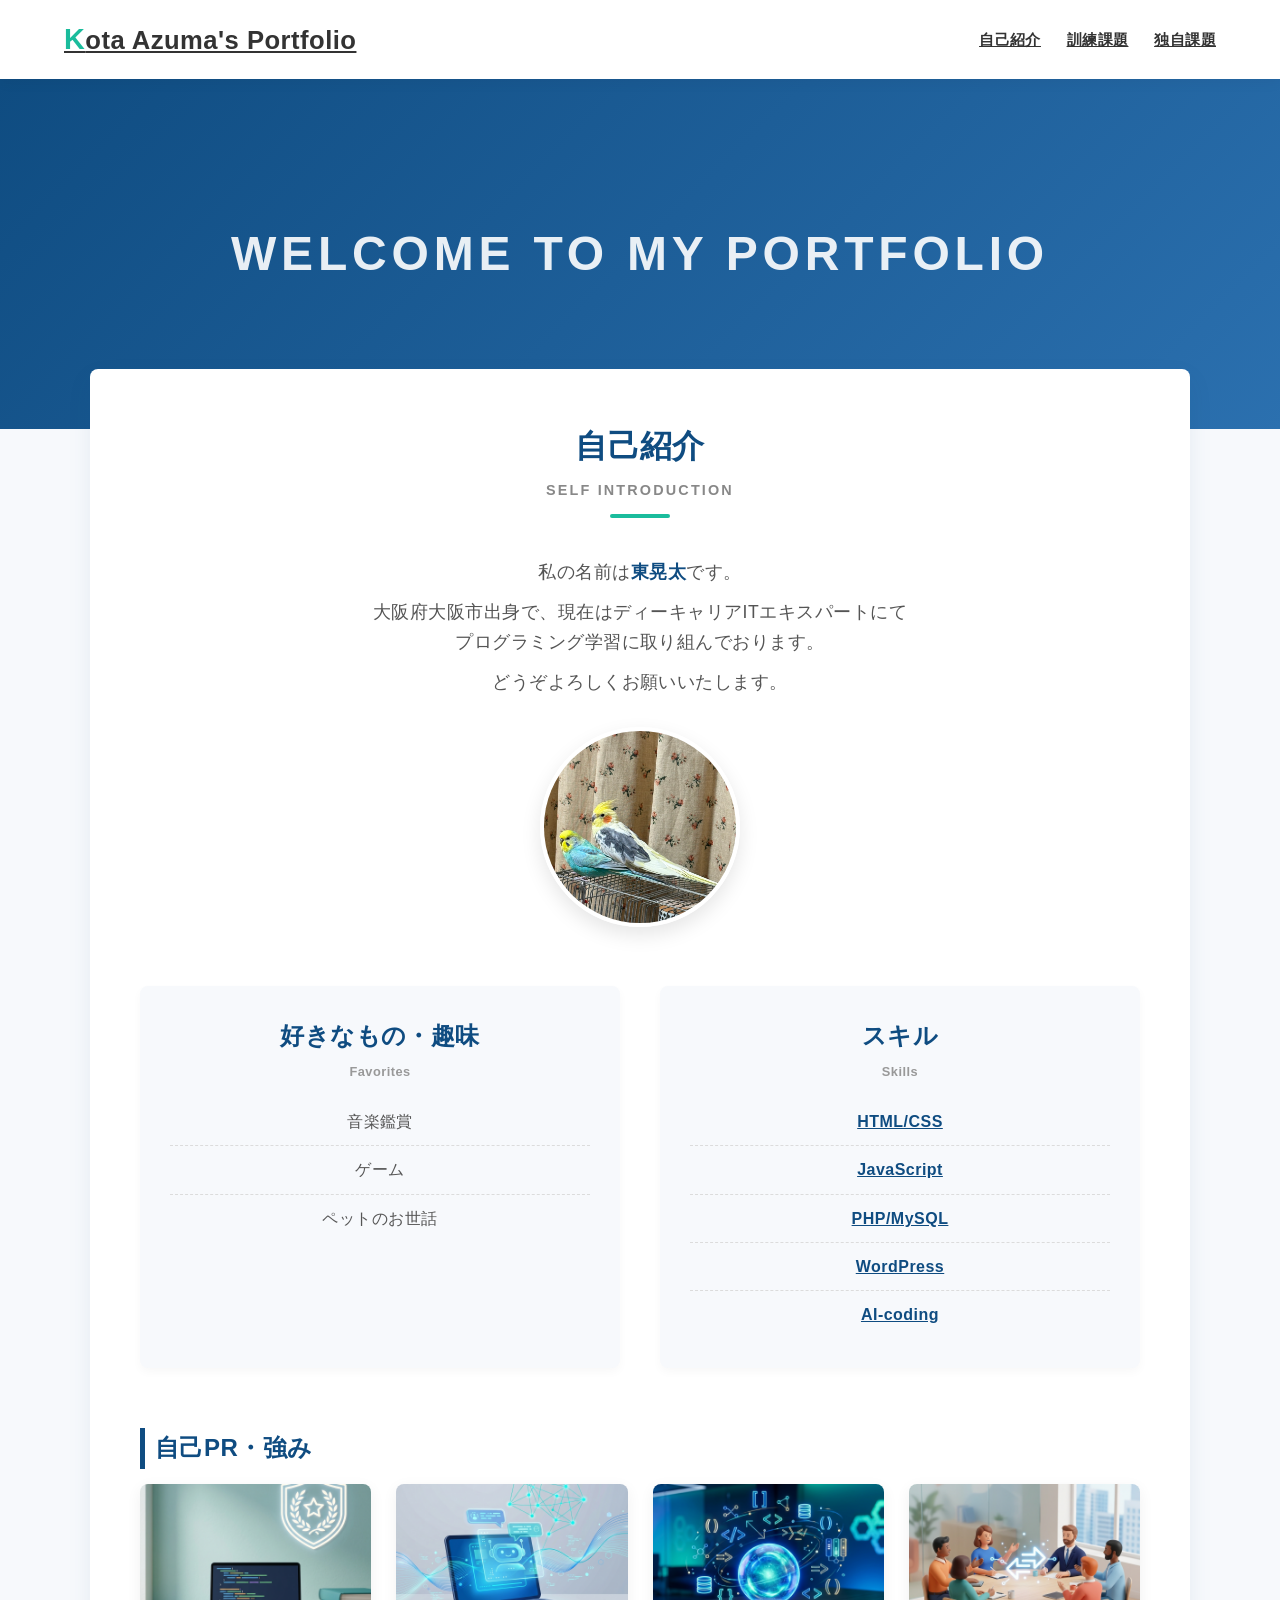
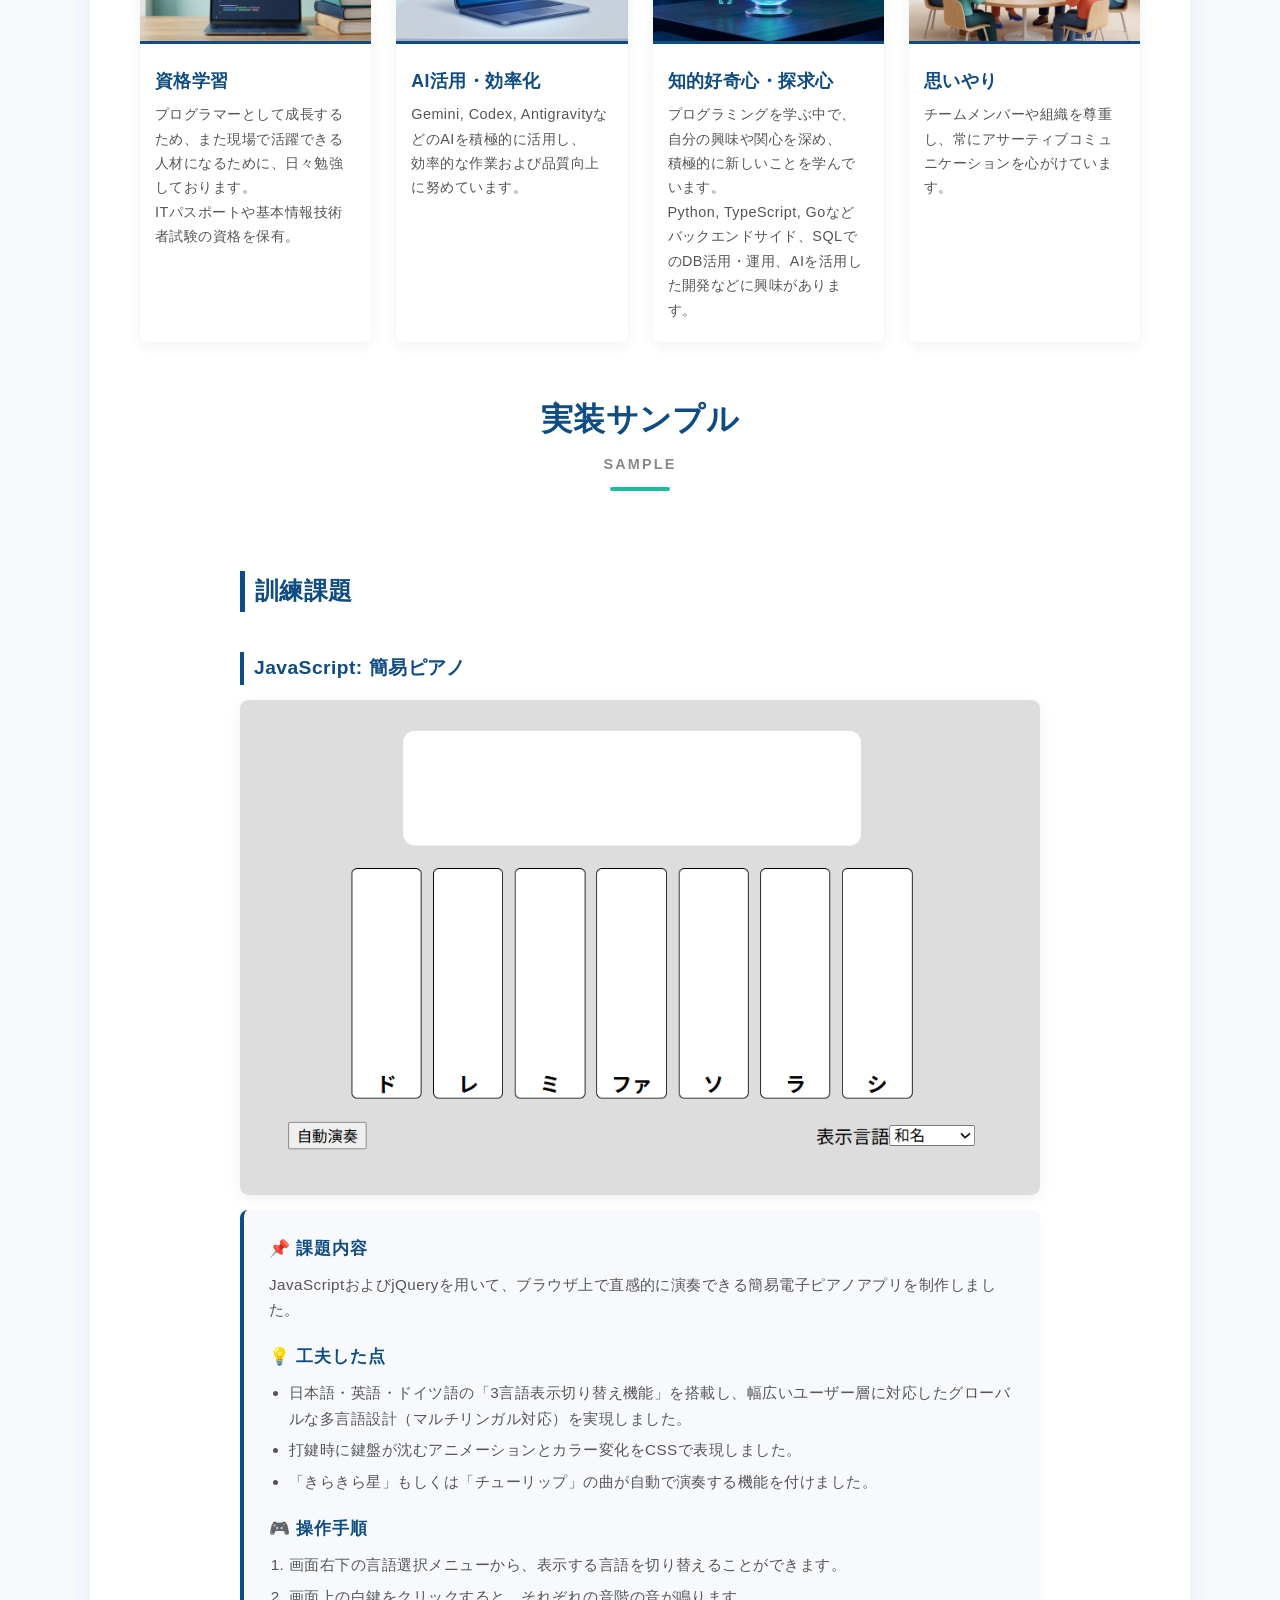
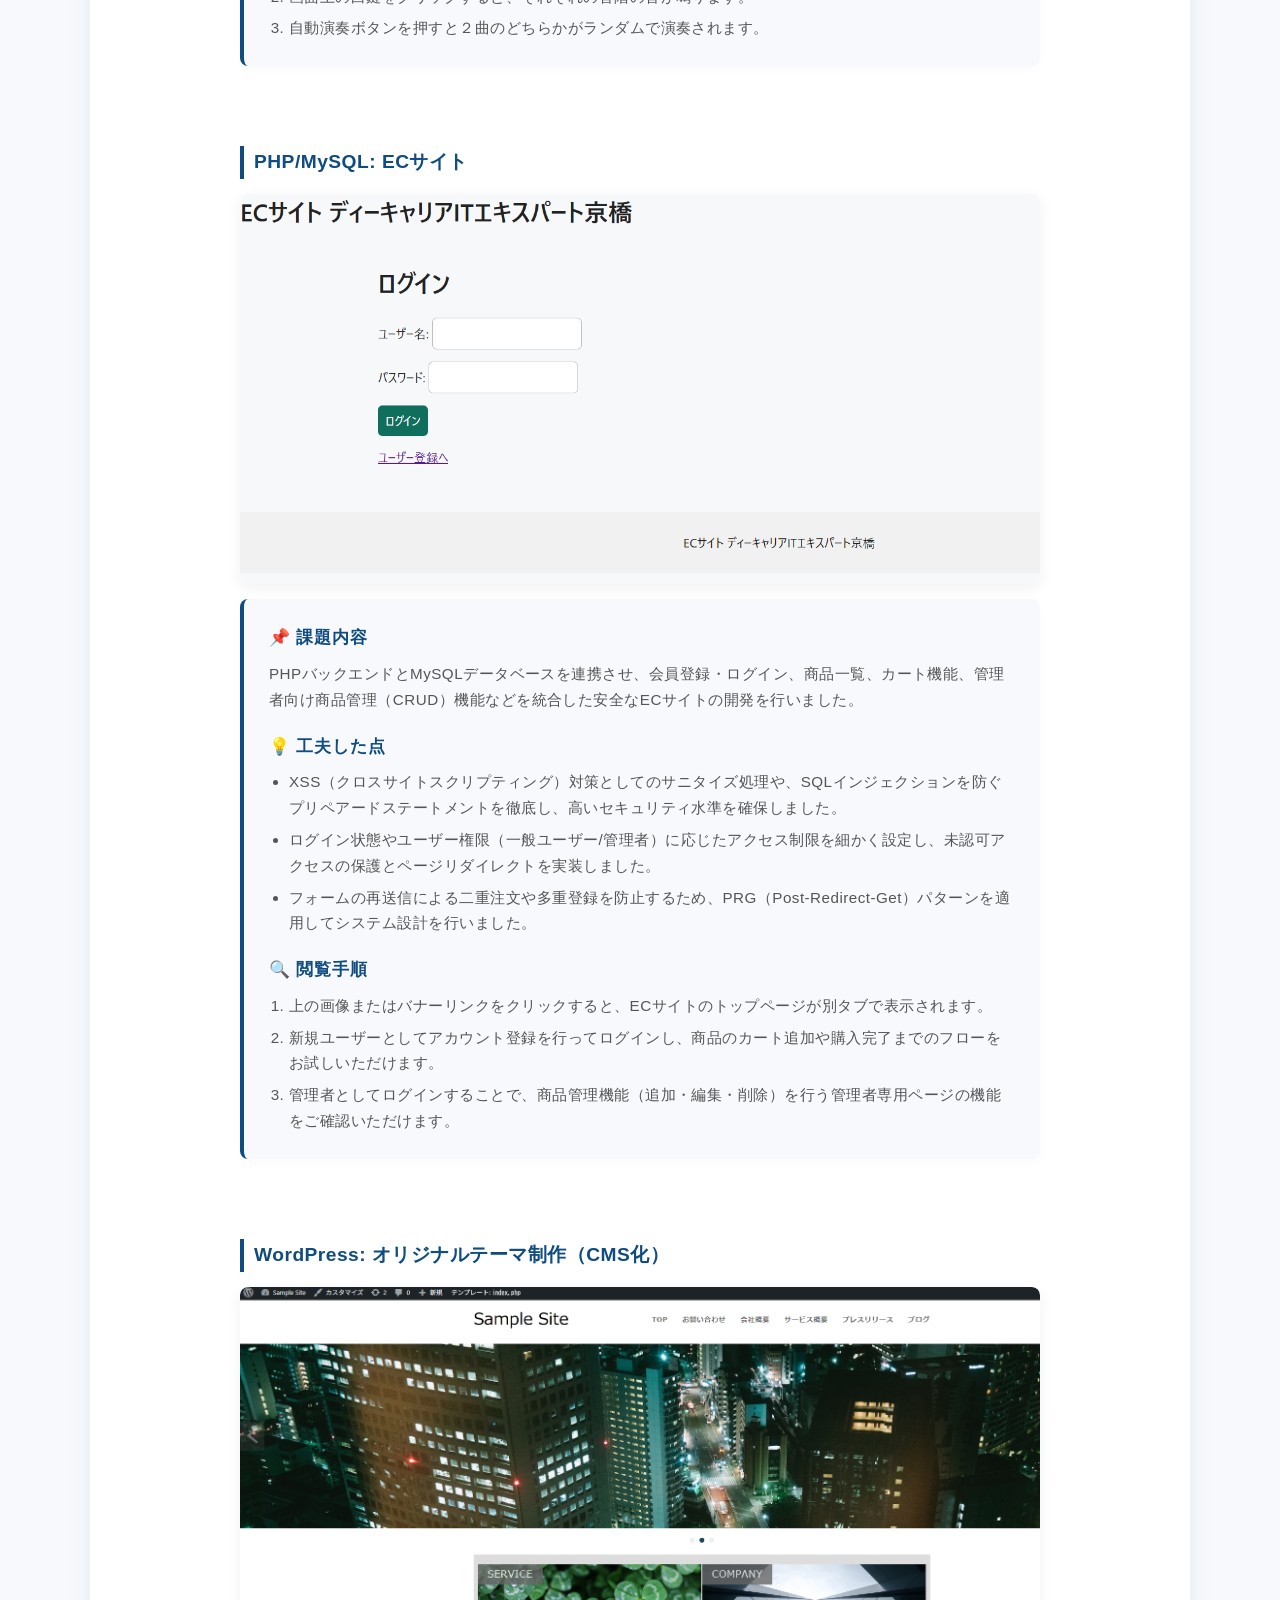
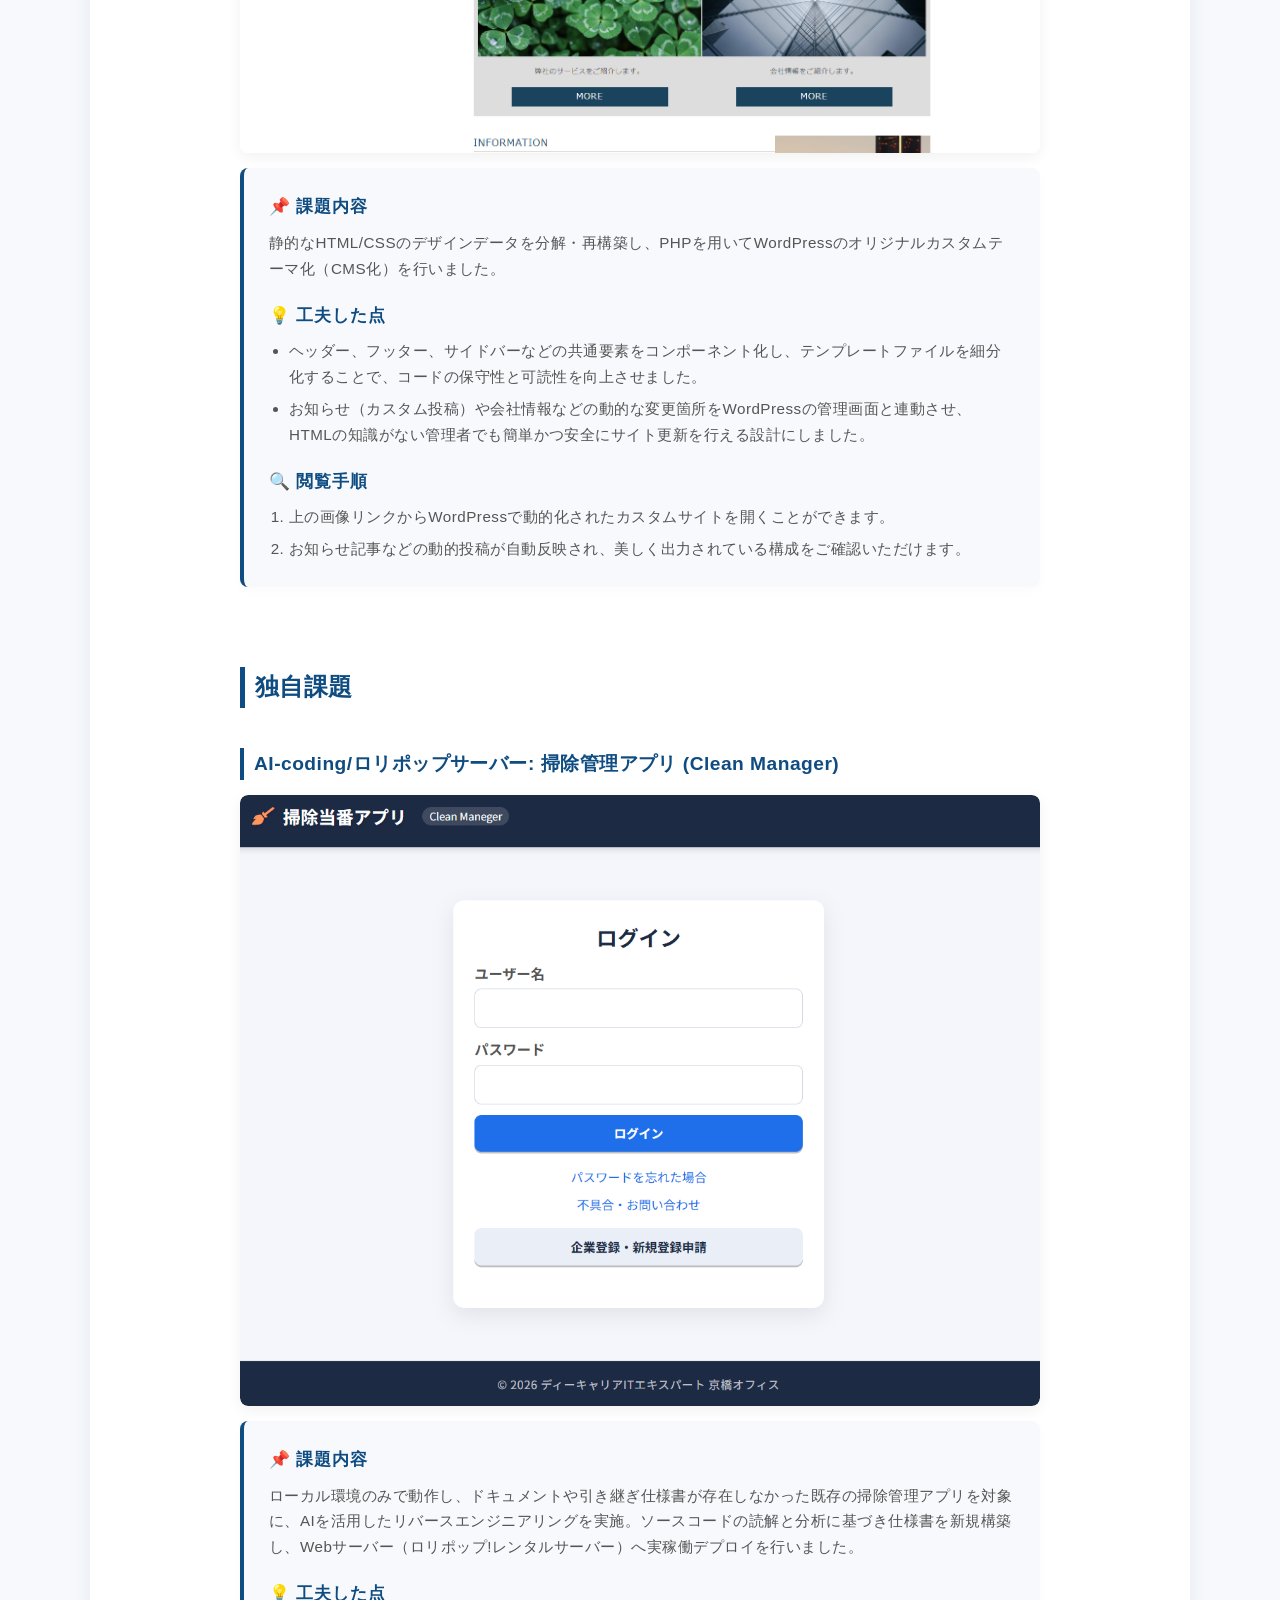
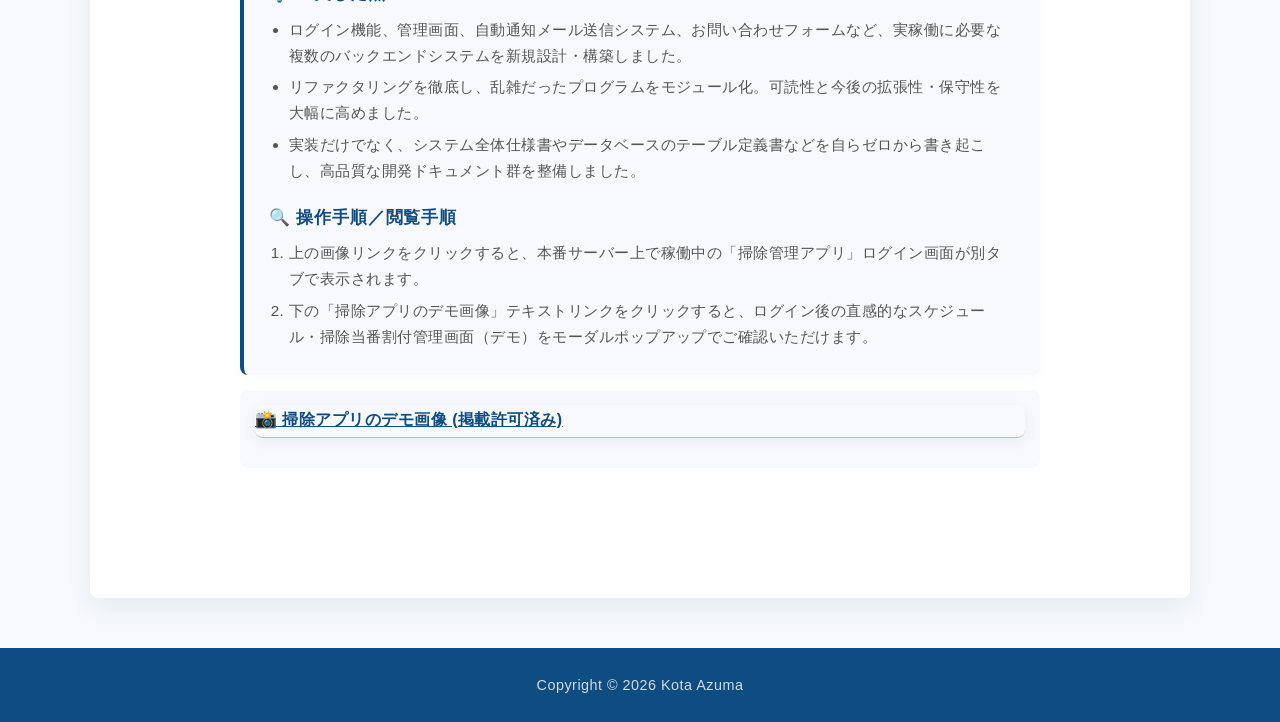
==== commit 949b69ab: "2606021030-portfolio こまかな文言のチェック" ====
--- a/htdocs/index.html
+++ b/htdocs/index.html
@@ -34,7 +34,7 @@
         <p>私の名前は<span>東晃太</span>です。</p>
         <p>大阪府大阪市出身で、現在はディーキャリアITエキスパートにて<br>プログラミング学習に取り組んでおります。</p>
         <p>どうぞよろしくお願いいたします。</p>
-        <img src="src/images/img01.jpeg" alt="木">
+        <img src="src/images/img01.jpeg" alt="鳥">
       </div>
       <div class="introduction_flexbox">
         <div class="list-card">
@@ -187,7 +187,7 @@
           <div class="project-desc">
             <dl class="desc-list">
               <dt>📌 課題内容</dt>
-              <dd>ローカル環境のみで動作し、ドキュメントや引き継ぎ仕様書が存在しなかった既存の掃除管理アプリを対象に、AIを活用したリバースエンジニアリングを実施。ソースコードの読解と分析に基づき仕様書を新規構築し、Webサーバー（ロリポップ等）へ実稼働デプロイを行いました。</dd>
+              <dd>ローカル環境のみで動作し、ドキュメントや引き継ぎ仕様書が存在しなかった既存の掃除管理アプリを対象に、AIを活用したリバースエンジニアリングを実施。ソースコードの読解と分析に基づき仕様書を新規構築し、Webサーバー（ロリポップ!レンタルサーバー）へ実稼働デプロイを行いました。</dd>
               <dt>💡 工夫した点</dt>
               <dd>
                 <ul>
--- a/htdocs/src/css/style.css
+++ b/htdocs/src/css/style.css
@@ -251,7 +251,7 @@
   width: 200px;
   height: 200px;
   object-fit: cover;
-  border-radius: 50%;
+  border-radius: 100%;
   box-shadow: 0 8px 20px rgba(0,0,0,0.1);
   border: 4px solid var(--white);
 }
